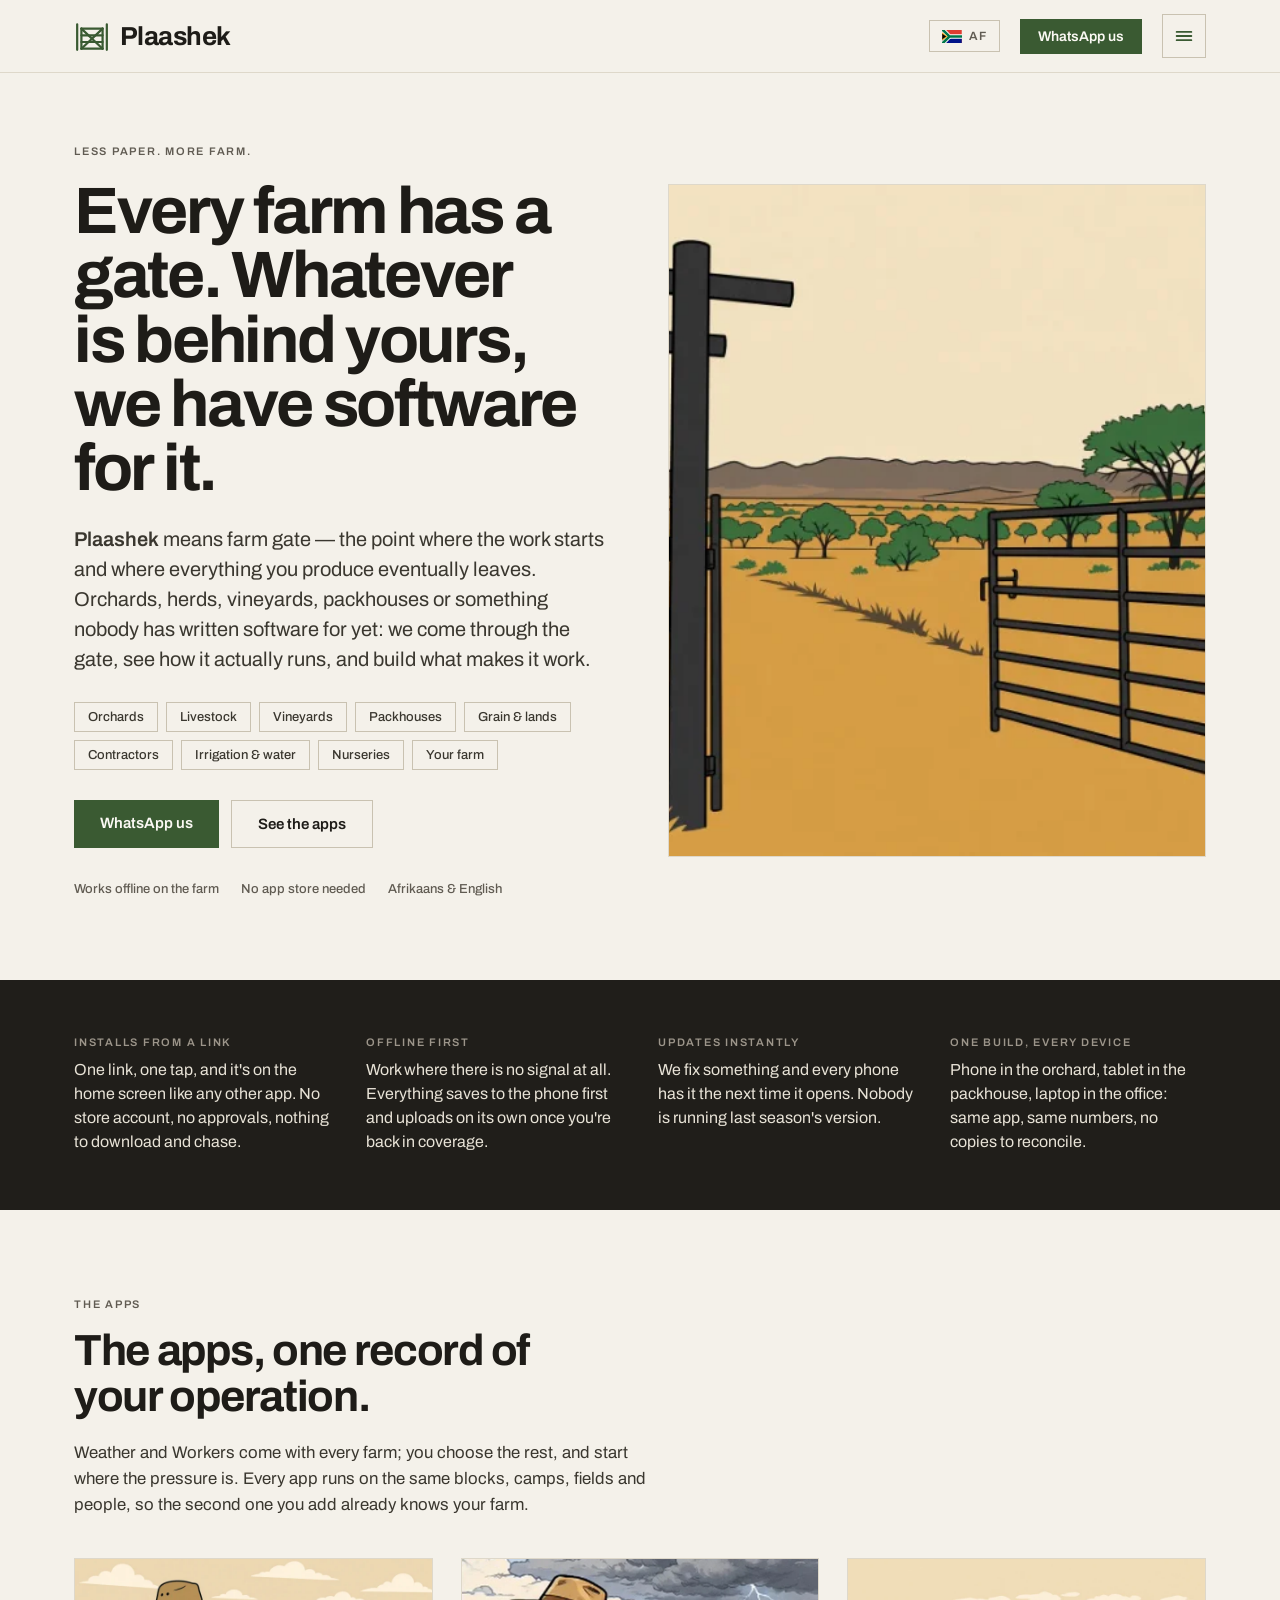
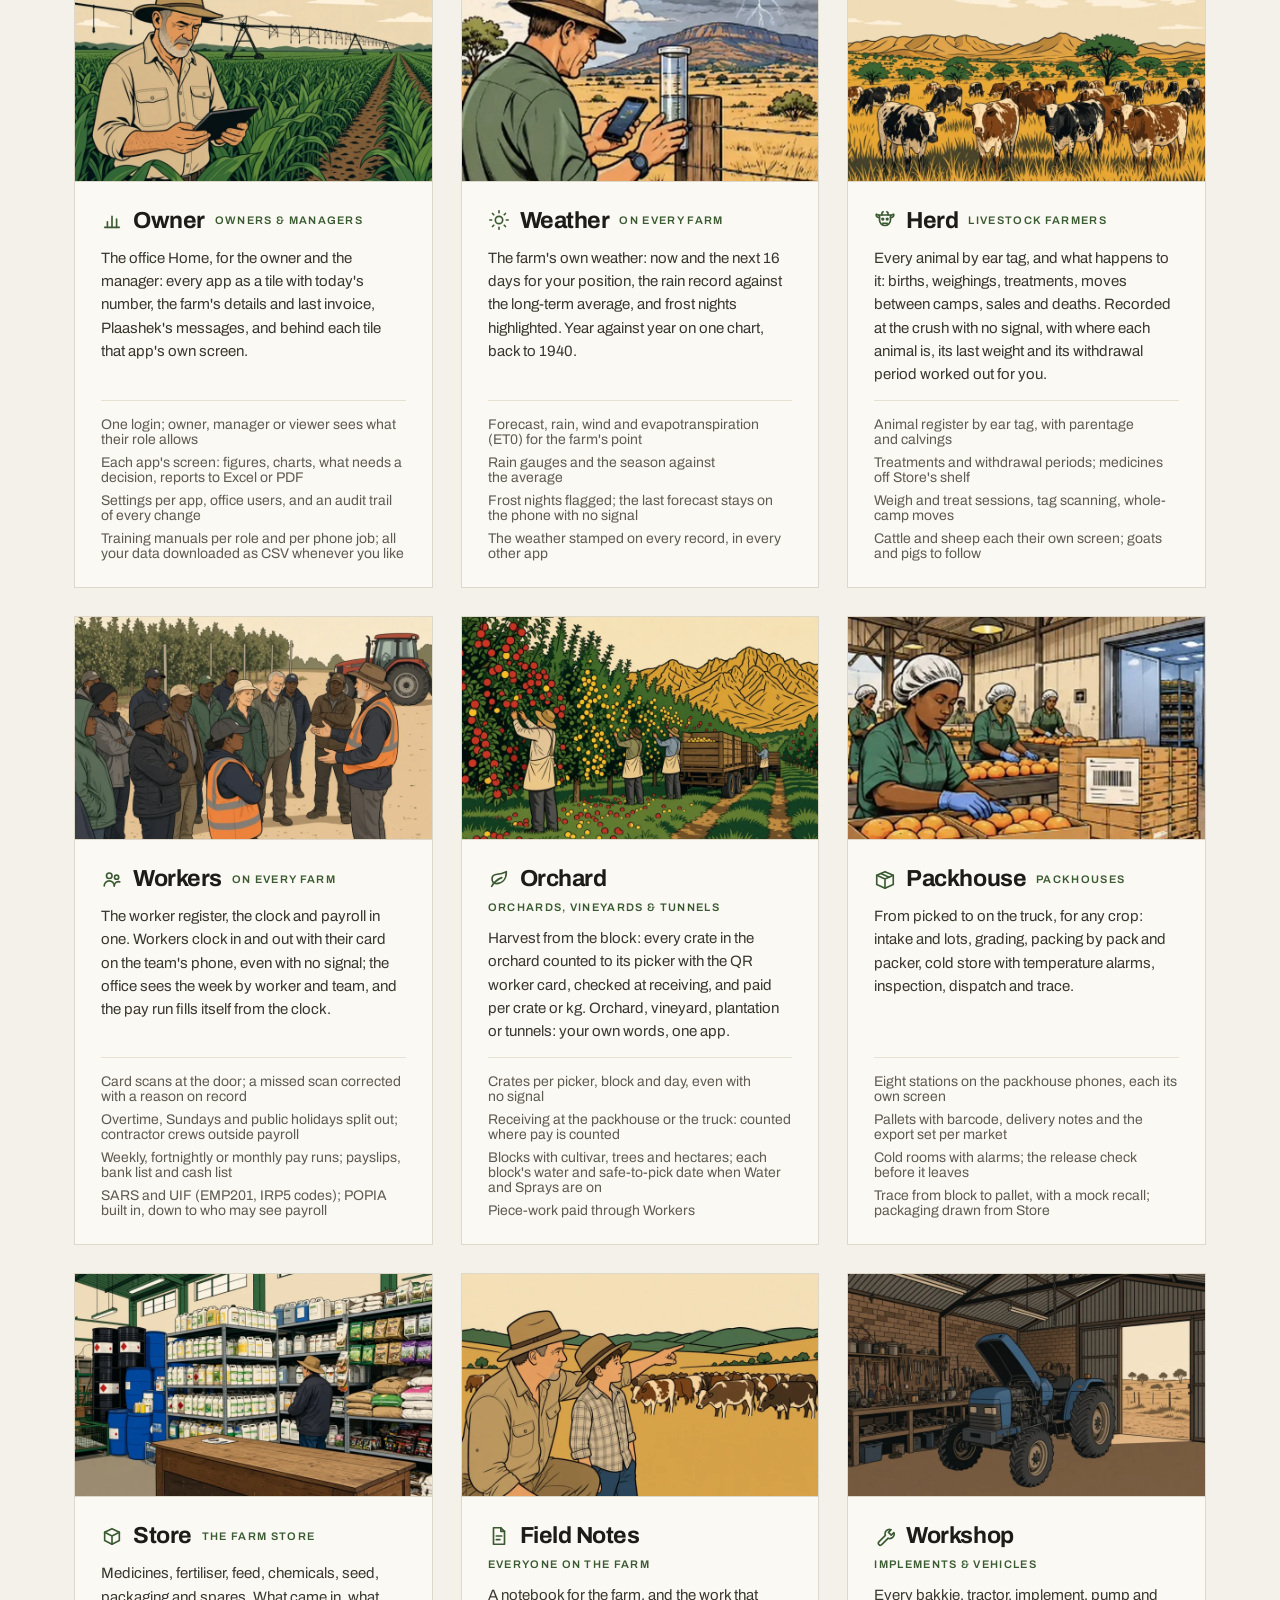
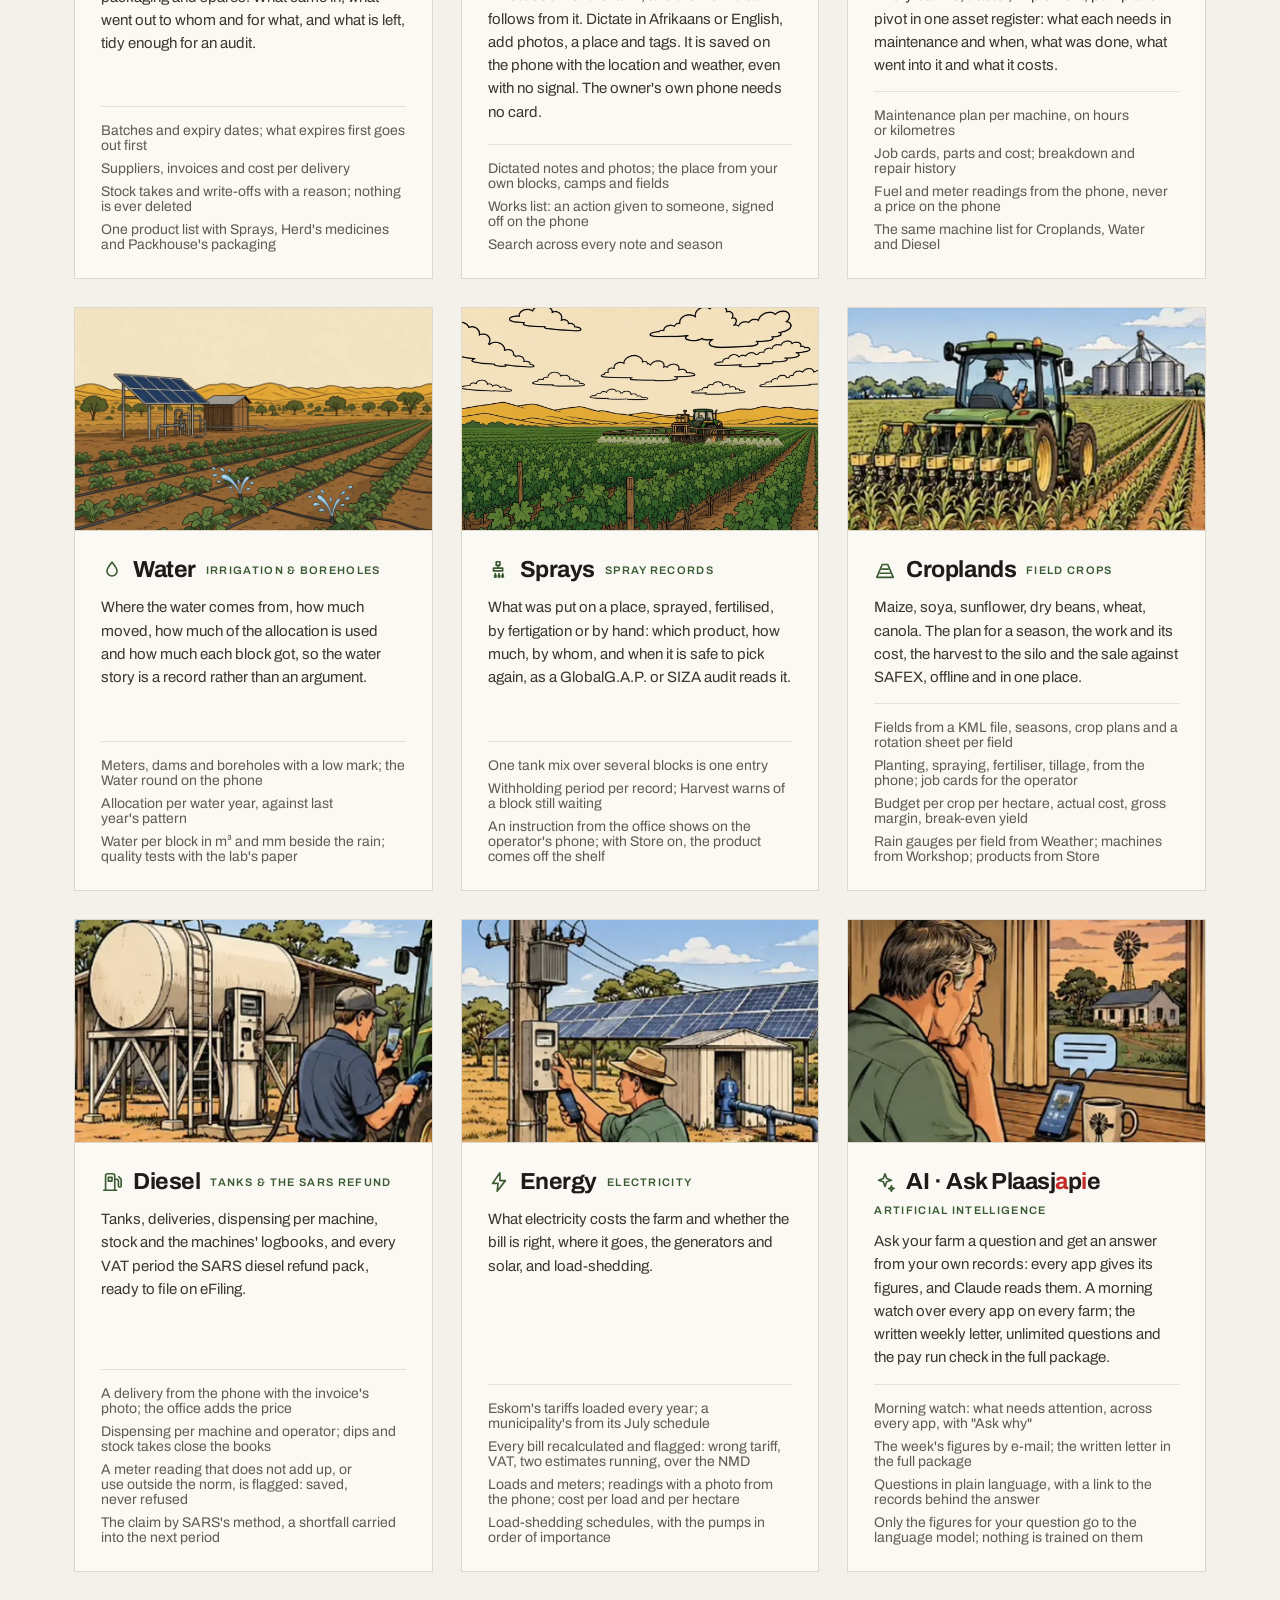
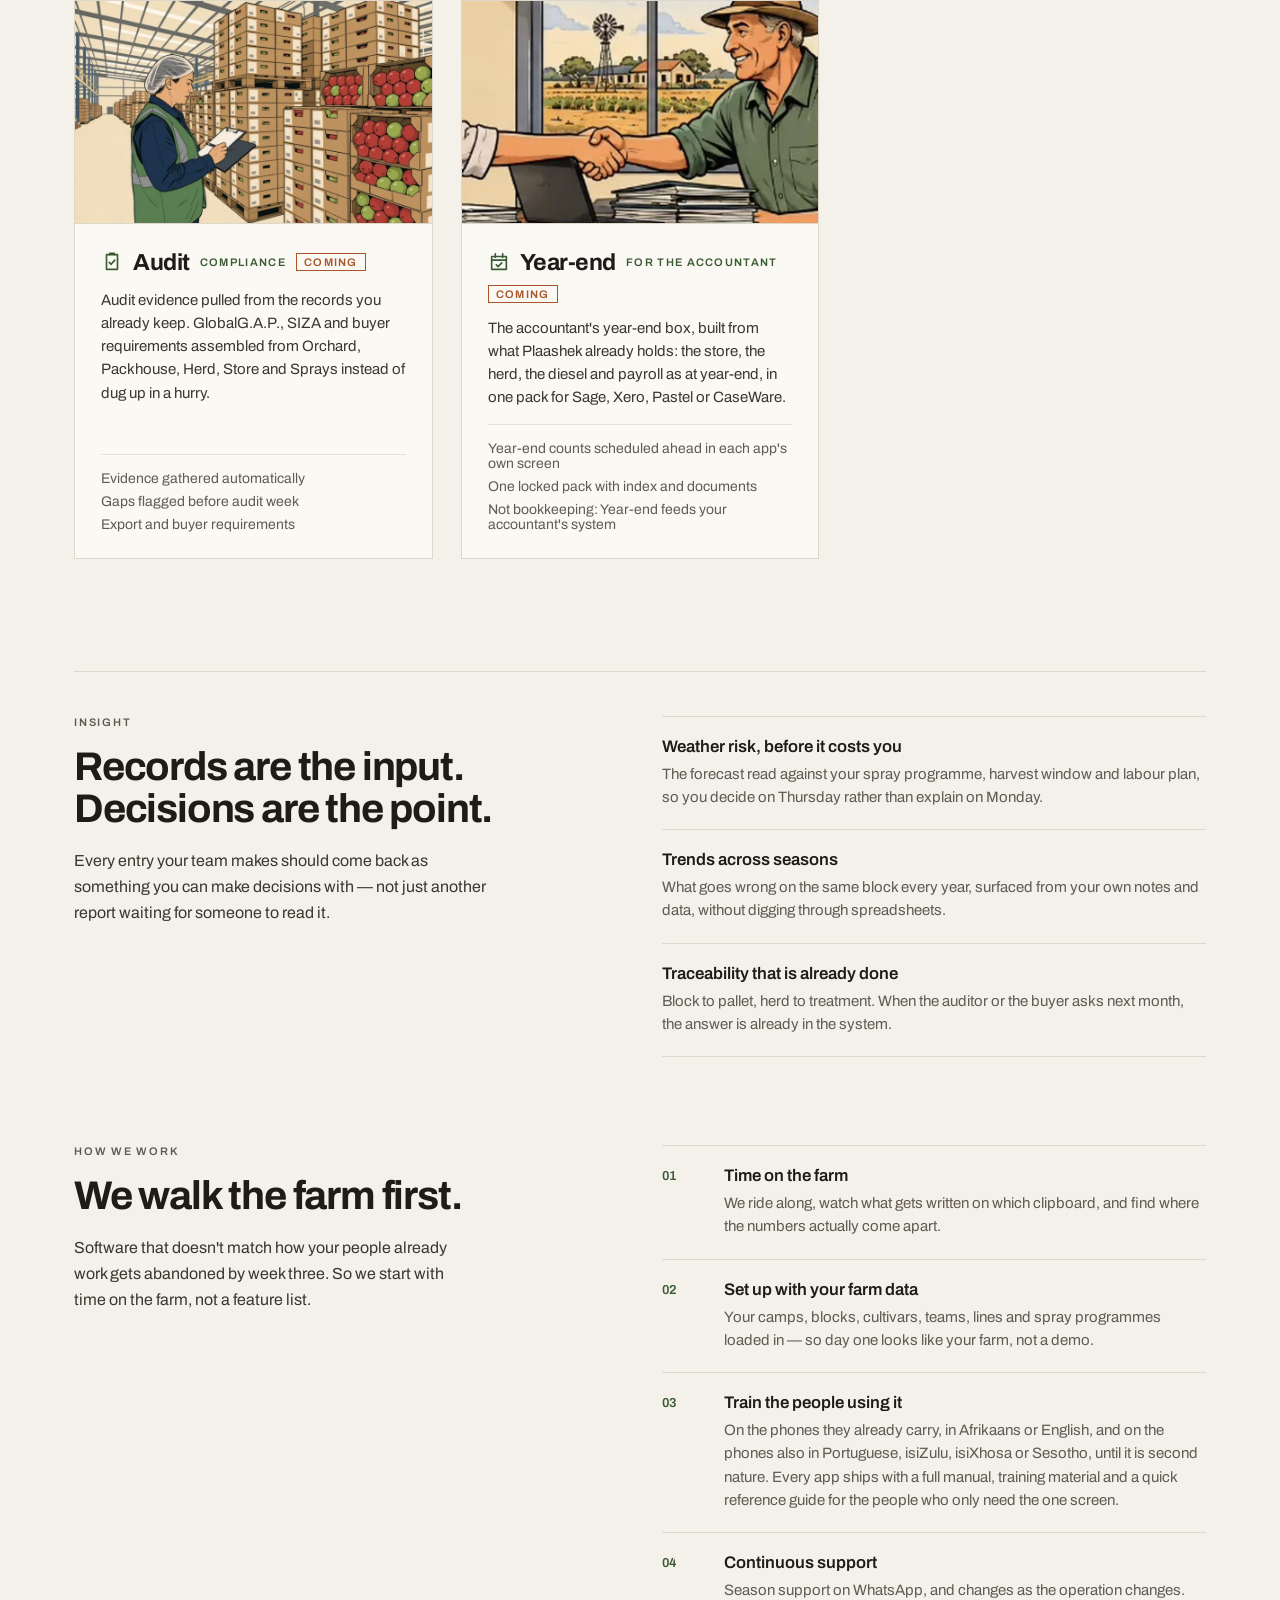
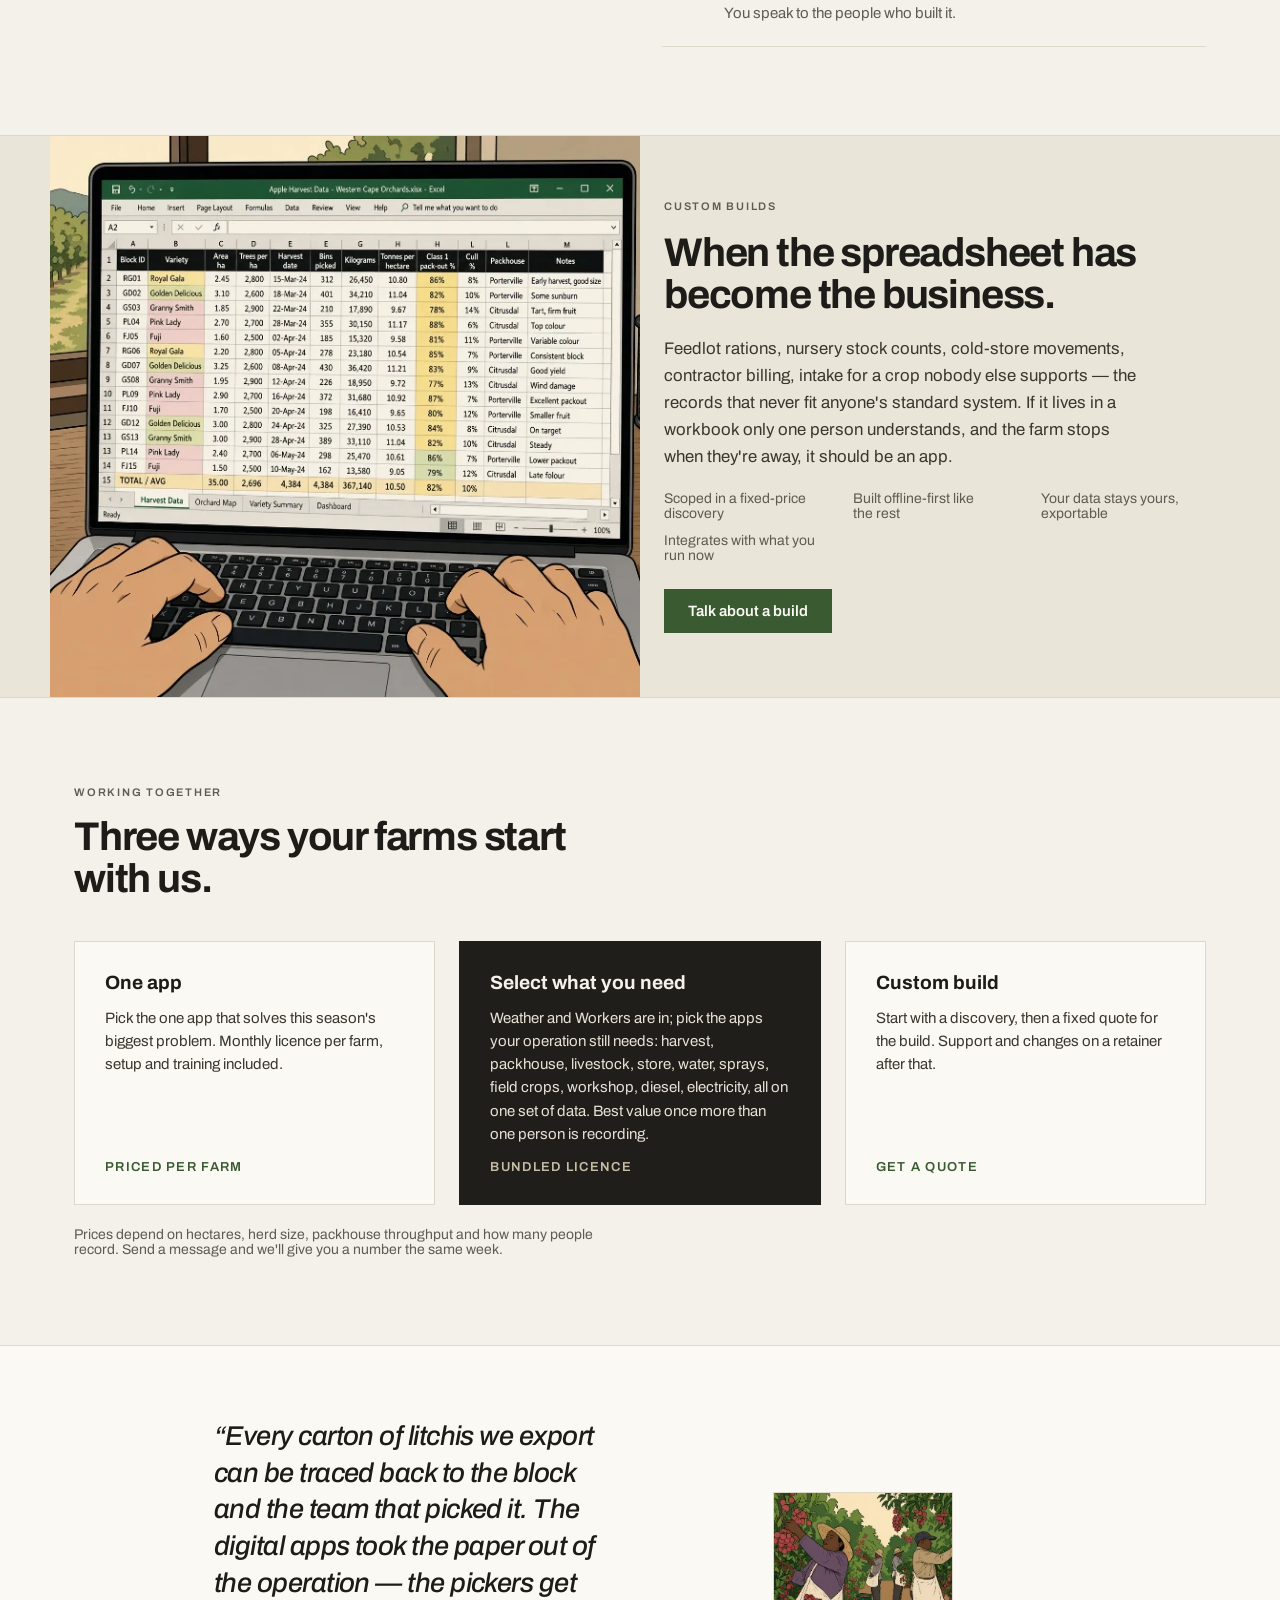
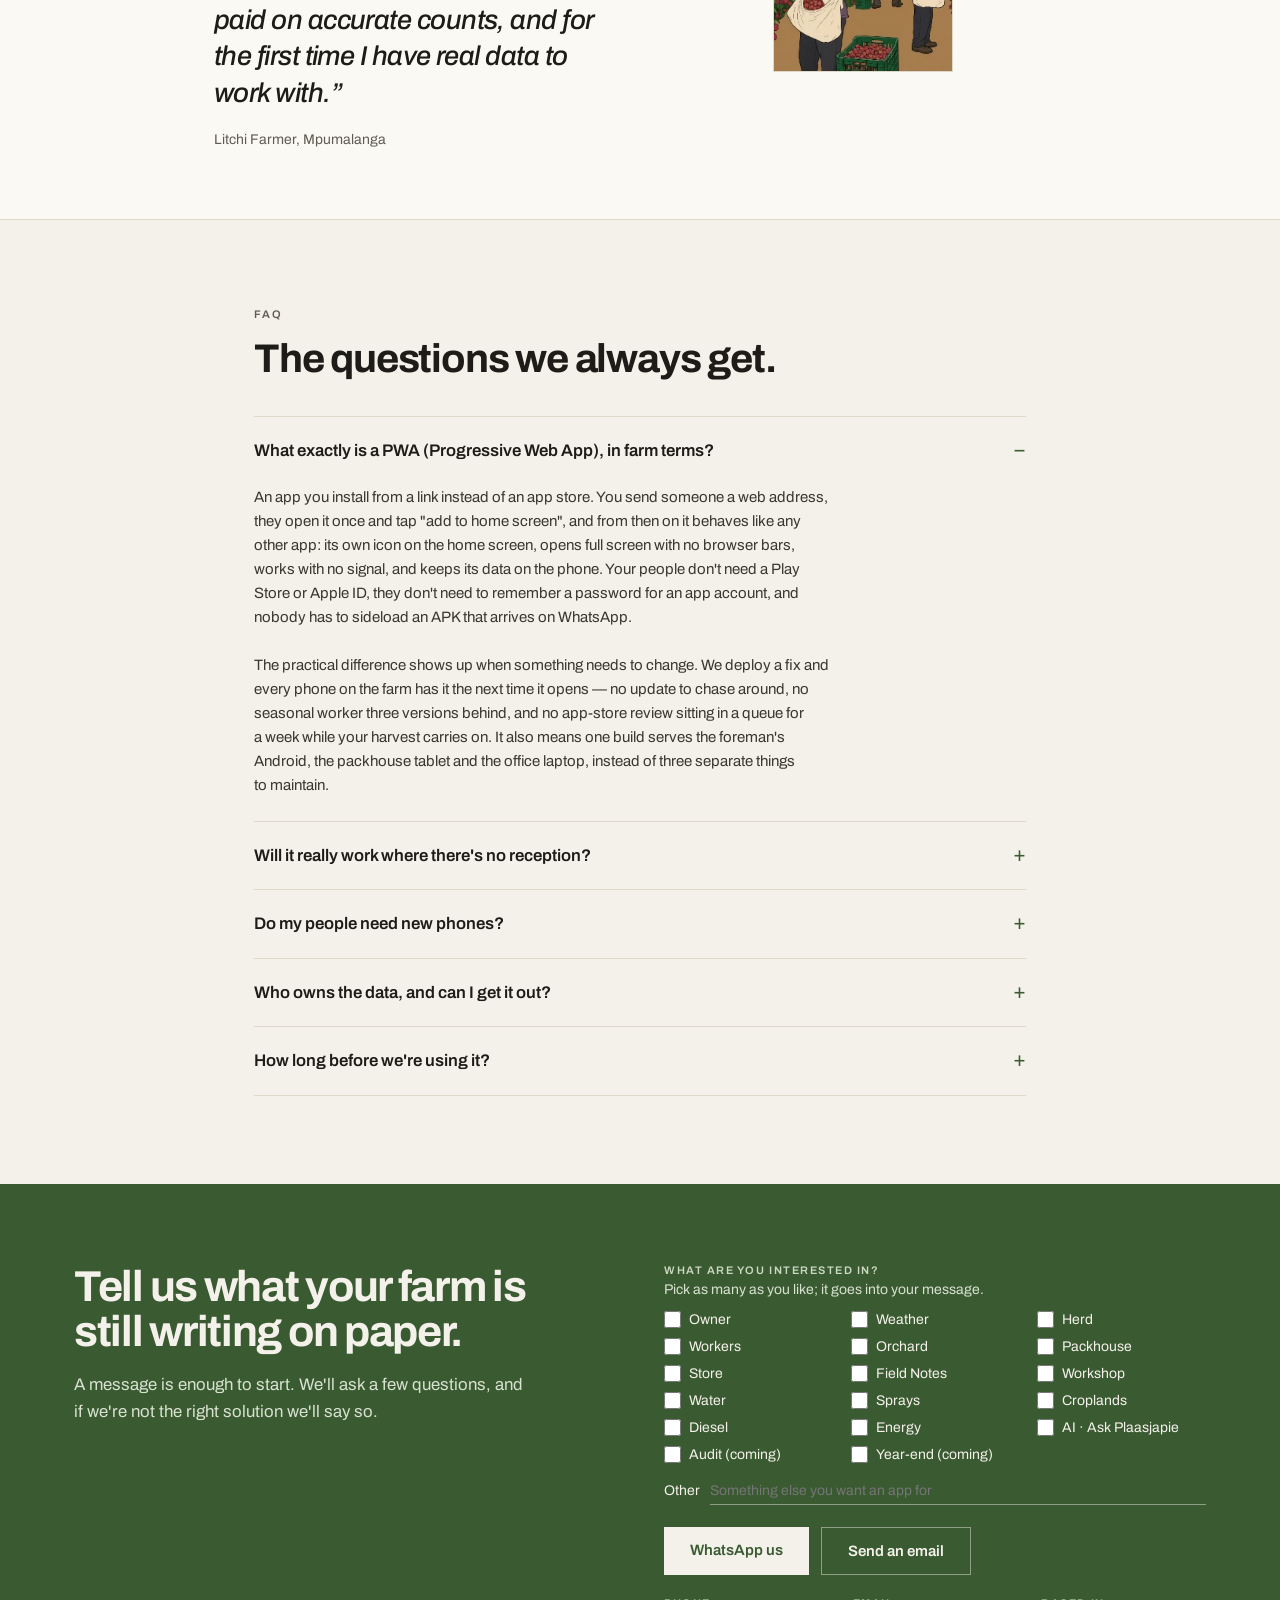
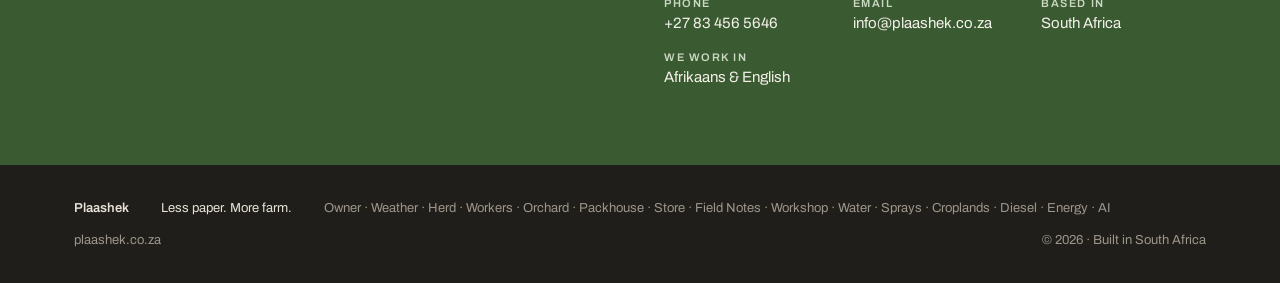
==== en.html @ 8c5749ab "Contact: a checklist of modules that goes into the message Under Contact, a farmer ticks the modules" ====
<!DOCTYPE html>
<html lang="en">
<head>
<meta charset="utf-8">
<meta name="viewport" content="width=device-width, initial-scale=1">
<title>Plaashek — Farm software for orchards, herds and packhouses</title>
<meta name="description" content="Fourteen apps that take the farm off paper: weather, livestock, workers and payroll, harvest, packhouse, store, field notes, workshop, water, sprays, field crops, diesel, electricity and AI. Built to work offline, in the field." />
<meta property="og:title" content="Plaashek — Farm software for orchards, herds and packhouses" />
<meta property="og:description" content="Fourteen apps that take the farm off paper — weather, livestock, workers, harvest, packhouse, store, water, field crops, diesel, electricity, AI. Built to work offline, in the field." />
<meta property="og:type" content="website" />
<meta property="og:url" content="https://plaashek.co.za/en.html" />
<meta property="og:locale" content="en_ZA" />
<link rel="icon" type="image/png" sizes="64x64" href="favicon.png">
<link rel="canonical" href="https://plaashek.co.za/en.html" />
<link rel="alternate" hreflang="af" href="https://plaashek.co.za/" />
<link rel="alternate" hreflang="en" href="https://plaashek.co.za/en.html" />
<link rel="alternate" hreflang="x-default" href="https://plaashek.co.za/" />
<script type="application/ld+json">{"@context":"https://schema.org","@type":"ProfessionalService","name":"Plaashek","description":"Farm software for orchards, herds, packhouses, water, workshops, audits and labour. Offline-first progressive web apps built for South African farms.","url":"https://plaashek.co.za/","telephone":"+27834565646","founder":{"@type":"Person","name":"Dawie Pieterse"},"areaServed":{"@type":"Country","name":"South Africa"},"availableLanguage":["af","en"],"knowsLanguage":["af","en"],"serviceType":"Agricultural software development","sameAs":["https://wa.me/27834565646"]}</script>

<link rel="preconnect" href="https://fonts.googleapis.com">
<link rel="preconnect" href="https://fonts.gstatic.com" crossorigin="crossorigin">
<link href="https://fonts.googleapis.com/css2?family=Archivo:wght@400;500;600;700&amp;display=swap" rel="stylesheet">
<style>
  *, *::before, *::after { box-sizing: border-box; }
  html { scroll-behavior: smooth; }
  /* The header is sticky, so a jump to #apps, #how, #faq… must stop short of it. Without this the
     section's heading lands under the header: 73px tall on a desktop, 123px on a phone where it wraps
     to two rows, 172px under 340px where it wraps to three. #how has no top padding, so there the whole
     heading disappeared. The values track those three heights with a little room to spare. */
  html { scroll-padding-top: 84px; }
  @media (max-width: 520px) { html { scroll-padding-top: 134px; } }
  @media (max-width: 340px) { html { scroll-padding-top: 184px; } }
  body { margin: 0; background: #F4F1EA; color: #1E1C18; font-family: Archivo, "Helvetica Neue", Helvetica, Arial, sans-serif; -webkit-font-smoothing: antialiased; text-wrap: pretty; }
  a { color: #3A5A32; text-decoration: none; }
  a:hover { color: #A9552C; }
  button { font-family: inherit; }
  header nav a[href^="#"] { display: none; }
  .mnav > summary::-webkit-details-marker { display: none; }
  .mnav > summary::marker { content: ""; }
  .mnav[open] > summary { border-color: #1E1C18; }
  .mnav > div > a:last-child { border-bottom: 0; }
  @media (max-width: 700px) {
    header span[style*="font-size:26px"] { font-size: 22px; }
    h1 { font-size: 2.05rem !important; line-height: 1.09 !important; letter-spacing: -0.022em !important; }
    h2 { line-height: 1.14 !important; letter-spacing: -0.02em !important; }
  }
</style>
<script>
  document.addEventListener('click', function (e) {
    var a = e.target.closest('.mnav a');
    if (a) { var d = a.closest('details'); if (d) d.open = false; }
  });
</script>
<style>
.x1:hover{border-color:#1E1C18 !important;color:#1E1C18 !important}
.x2:hover{background:#2C4626 !important;color:#FBF9F4 !important}
.x3:hover{color:#3A5A32 !important}
.x4:hover{color:#3A5A32 !important}
.x5:hover{color:#3A5A32 !important}
.x6:hover{color:#3A5A32 !important}
.x7:hover{color:#3A5A32 !important}
.x8:hover{color:#3A5A32 !important}
.x9:hover{color:#3A5A32 !important}
.x10:hover{background:#2C4626 !important;color:#FBF9F4 !important}
.x11:hover{border-color:#1E1C18 !important;color:#1E1C18 !important}
.x12:hover{background:#2C4626 !important;color:#FBF9F4 !important}
.x13:hover{color:#3A5A32 !important}
.x14:hover{color:#3A5A32 !important}
.x15:hover{color:#3A5A32 !important}
.x16:hover{color:#3A5A32 !important}
.x17:hover{color:#3A5A32 !important}
.x18:hover{background:#FFFFFF !important;color:#2C4626 !important}
.x19:hover{border-color:#F4F1EA !important;color:#FFFFFF !important}
.x20:hover{color:#FFFFFF !important}
.x21:hover{color:#FFFFFF !important}
.x22:hover{color:#E7E2D6 !important}
html{-webkit-text-size-adjust:100%}
img{max-width:100%}
details>summary::-webkit-details-marker{display:none}
details>summary{cursor:pointer;display:flex}
#faq details>summary .fq::after{content:'+'}
#faq details[open]>summary .fq::after{content:'\2212'}
</style>
</head>
<body>
<div style="background:#F4F1EA;color:#1E1C18;font-family:Archivo,'Helvetica Neue',Helvetica,Arial,sans-serif">

  <header style="position:sticky;top:0;z-index:50;background:rgba(244,241,234,0.93);backdrop-filter:blur(10px);border-bottom:1px solid #DED8CA">
    <div style="max-width:1180px;margin:0 auto;padding:14px 24px;display:flex;flex-wrap:wrap;align-items:center;gap:16px 24px">
      <a href="#top" style="display:flex;align-items:center;gap:10px;color:#1E1C18;flex:0 0 auto">
        <svg viewBox="0 0 34 32" style="width:36px;height:34px;display:block;flex:0 0 auto" fill="none" stroke="#3A5A32" stroke-width="2.1" stroke-linecap="round" stroke-linejoin="round" aria-hidden="true"><path d="M3 5v24M31 5v24"></path><path d="M7 9h20M7 15.33h20M7 21.67h20M7 28h20"></path><path d="M7 9v19M27 9v19"></path><path d="M7 9l20 19M27 9L7 28"></path></svg>
        <span style="font-size:26px;font-weight:700;letter-spacing:-0.02em">Plaashek</span>
      </a>
      <nav style="display:flex;flex-wrap:wrap;gap:14px 20px;margin-left:auto;align-items:center;justify-content:flex-end">
        <a href="#apps" style="font-size:14px;font-weight:500;color:#1E1C18">The apps</a>
        <a href="#insight" style="font-size:14px;font-weight:500;color:#1E1C18">Insight</a>
        <a href="#how" style="font-size:14px;font-weight:500;color:#1E1C18">How we work</a>
        <a href="#custom" style="font-size:14px;font-weight:500;color:#1E1C18">Custom builds</a>
        <a href="./" style="display:flex;align-items:center;gap:7px;border:1px solid #C9C2B1;color:#605B52;font-size:12px;font-weight:600;letter-spacing:0.1em;padding:8px 12px" class="x1"><svg viewBox="0 0 18 12" style="width:20px;height:13px;display:block;flex:0 0 auto;overflow:hidden" aria-hidden="true"><rect width="18" height="12" fill="#E03C31" /><rect y="6" width="18" height="6" fill="#001489" /><path d="M-3 -3.6L6.6 6H19" fill="none" stroke="#FFFFFF" stroke-width="4.2" /><path d="M-3 15.6L6.6 6" fill="none" stroke="#FFFFFF" stroke-width="4.2" /><path d="M-3 -3.6L6.6 6H19" fill="none" stroke="#007749" stroke-width="2.4" /><path d="M-3 15.6L6.6 6" fill="none" stroke="#007749" stroke-width="2.4" /><path d="M0 2.3L4.9 6 0 9.7z" fill="#FFB81C" /><path d="M0 3.5L3.7 6 0 8.5z" fill="#000000" /></svg><span>AF</span></a>
        <a href="https://wa.me/27834565646" target="_blank" rel="noopener" style="display:inline-block;background:#3A5A32;color:#FBF9F4;font-size:14px;font-weight:600;padding:10px 18px" class="x2">WhatsApp us</a>
        <details class="mnav" style="position:relative;flex:0 0 auto">
          <summary aria-label="Menu" style="display:flex;align-items:center;justify-content:center;width:44px;height:44px;border:1px solid #C9C2B1;cursor:pointer;list-style:none">
            <svg viewBox="0 0 24 24" style="width:22px;height:22px;display:block" fill="none" stroke="#3A5A32" stroke-width="2" stroke-linecap="round" aria-hidden="true"><path d="M4 7.5h16M4 12h16M4 16.5h16"></path></svg>
          </summary>
          <div style="position:absolute;top:calc(100% + 10px);right:0;z-index:60;min-width:240px;background:#FBF9F4;border:1px solid #DED8CA;padding:10px 18px 14px;box-shadow:0 14px 34px rgba(30,28,24,0.13)">
          <a href="#apps" style="display:block;padding:13px 4px;font-size:16px;font-weight:500;color:#1E1C18;border-bottom:1px solid #E7E1D3" class="x3">The apps</a>
          <a href="#insight" style="display:block;padding:13px 4px;font-size:16px;font-weight:500;color:#1E1C18;border-bottom:1px solid #E7E1D3" class="x4">Insight</a>
          <a href="#how" style="display:block;padding:13px 4px;font-size:16px;font-weight:500;color:#1E1C18;border-bottom:1px solid #E7E1D3" class="x5">How we work</a>
          <a href="#custom" style="display:block;padding:13px 4px;font-size:16px;font-weight:500;color:#1E1C18;border-bottom:1px solid #E7E1D3" class="x6">Custom builds</a>
          <a href="#pricing" style="display:block;padding:13px 4px;font-size:16px;font-weight:500;color:#1E1C18;border-bottom:1px solid #E7E1D3" class="x7">Working together</a>
          <a href="#faq" style="display:block;padding:13px 4px;font-size:16px;font-weight:500;color:#1E1C18;border-bottom:1px solid #E7E1D3" class="x8">FAQ</a>
          <a href="#contact" style="display:block;padding:13px 4px;font-size:16px;font-weight:500;color:#1E1C18;border-bottom:1px solid #E7E1D3" class="x9">Contact</a>
          </div>
        </details>
      </nav>
    </div>
  </header>

  <section id="top" style="max-width:1180px;margin:0 auto;padding:72px 24px 84px;display:grid;grid-template-columns:repeat(auto-fit,minmax(min(320px,100%),1fr));gap:56px;align-items:center">
    <div style="min-width:0">
      <p style="margin:0 0 22px;font-size:11px;font-weight:600;letter-spacing:0.16em;text-transform:uppercase;color:#605B52">Less paper. More farm.</p>
      <h1 style="margin:0 0 24px;font-size:clamp(2.4rem,5.2vw,4.1rem);line-height:0.98;letter-spacing:-0.035em;font-weight:700">Every farm has a gate. Whatever is behind yours, we have software for it.</h1>
      <p style="margin:0 0 28px;font-size:clamp(1.05rem,1.6vw,1.25rem);line-height:1.5;color:#3A372F;max-width:52ch"><strong style="font-weight:600">Plaashek</strong> means farm gate — the point where the work starts and where everything you produce eventually leaves. Orchards, herds, vineyards, packhouses or something nobody has written software for yet: we come through the gate, see how it actually runs, and build what makes it work.</p>
      <ul style="margin:0 0 30px;padding:0;list-style:none;display:flex;flex-wrap:wrap;gap:8px">
        <li style="border:1px solid #C9C2B1;padding:7px 13px;font-size:13px;font-weight:500;color:#3A372F">Orchards</li>
        <li style="border:1px solid #C9C2B1;padding:7px 13px;font-size:13px;font-weight:500;color:#3A372F">Livestock</li>
        <li style="border:1px solid #C9C2B1;padding:7px 13px;font-size:13px;font-weight:500;color:#3A372F">Vineyards</li>
        <li style="border:1px solid #C9C2B1;padding:7px 13px;font-size:13px;font-weight:500;color:#3A372F">Packhouses</li>
        <li style="border:1px solid #C9C2B1;padding:7px 13px;font-size:13px;font-weight:500;color:#3A372F">Grain &amp; lands</li>
        <li style="border:1px solid #C9C2B1;padding:7px 13px;font-size:13px;font-weight:500;color:#3A372F">Contractors</li>
        <li style="border:1px solid #C9C2B1;padding:7px 13px;font-size:13px;font-weight:500;color:#3A372F">Irrigation &amp; water</li>
        <li style="border:1px solid #C9C2B1;padding:7px 13px;font-size:13px;font-weight:500;color:#3A372F">Nurseries</li>
        <li style="border:1px solid #C9C2B1;padding:7px 13px;font-size:13px;font-weight:500;color:#3A372F">Your farm</li>
      </ul>
      <div style="display:flex;flex-wrap:wrap;gap:12px;margin-bottom:34px">
        <a href="https://wa.me/27834565646" target="_blank" rel="noopener" style="display:inline-block;background:#3A5A32;color:#FBF9F4;font-size:15px;font-weight:600;padding:15px 26px" class="x10">WhatsApp us</a>
        <a href="#apps" style="display:inline-block;color:#1E1C18;font-size:15px;font-weight:600;padding:15px 26px;border:1px solid #C9C2B1" class="x11">See the apps</a>
      </div>
      <ul style="margin:0;padding:0;list-style:none;display:flex;flex-wrap:wrap;gap:10px 22px;font-size:13px;font-weight:500;color:#605B52">
        <li>Works offline on the farm</li>
        <li>No app store needed</li>
        <li>Afrikaans &amp; English</li>
      </ul>
    </div>
    <div style="min-width:0;position:relative;aspect-ratio:4/5;background:#E8E3D6;border:1px solid #DED8CA">
      <img src="photos/pcs-hero.webp" alt="" loading="lazy" style="position:absolute;inset:0;width:100%;height:100%;object-fit:cover;display:block">
    </div>
  </section>

  <section style="background:#201E1A;color:#F4F1EA">
    <div style="max-width:1180px;margin:0 auto;padding:56px 24px;display:grid;grid-template-columns:repeat(auto-fit,minmax(210px,1fr));gap:36px">
      <div>
        <p style="margin:0 0 10px;font-size:11px;font-weight:600;letter-spacing:0.16em;text-transform:uppercase;color:#9C958A">Installs from a link</p>
        <p style="margin:0;font-size:16px;line-height:1.5;color:#E7E2D6">One link, one tap, and it's on the home screen like any other app. No store account, no approvals, nothing to download and chase.</p>
      </div>
      <div>
        <p style="margin:0 0 10px;font-size:11px;font-weight:600;letter-spacing:0.16em;text-transform:uppercase;color:#9C958A">Offline first</p>
        <p style="margin:0;font-size:16px;line-height:1.5;color:#E7E2D6">Work where there is no signal at all. Everything saves to the phone first and uploads on its own once you're back in coverage.</p>
      </div>
      <div>
        <p style="margin:0 0 10px;font-size:11px;font-weight:600;letter-spacing:0.16em;text-transform:uppercase;color:#9C958A">Updates instantly</p>
        <p style="margin:0;font-size:16px;line-height:1.5;color:#E7E2D6">We fix something and every phone has it the next time it opens. Nobody is running last season's version.</p>
      </div>
      <div>
        <p style="margin:0 0 10px;font-size:11px;font-weight:600;letter-spacing:0.16em;text-transform:uppercase;color:#9C958A">One build, every device</p>
        <p style="margin:0;font-size:16px;line-height:1.5;color:#E7E2D6">Phone in the orchard, tablet in the packhouse, laptop in the office: same app, same numbers, no copies to reconcile.</p>
      </div>
    </div>
  </section>

  <section id="apps" style="max-width:1180px;margin:0 auto;padding:88px 24px 40px">
    <p style="margin:0 0 18px;font-size:11px;font-weight:600;letter-spacing:0.16em;text-transform:uppercase;color:#605B52">The apps</p>
    <h2 style="margin:0 0 20px;font-size:clamp(1.9rem,3.4vw,2.8rem);line-height:1.05;letter-spacing:-0.03em;font-weight:700;max-width:24ch">The apps, one record of your operation.</h2>
    <p style="margin:0;font-size:1.05rem;line-height:1.55;color:#3A372F;max-width:58ch">Weather and Workers come with every farm; you choose the rest, and start where the pressure is. Every app runs on the same blocks, camps, fields and people, so the second one you add already knows your farm.</p>
  </section>

  <section style="max-width:1180px;margin:0 auto;padding:0 24px 24px;display:grid;grid-template-columns:repeat(auto-fit,minmax(min(300px,100%),1fr));gap:28px">

    <article style="background:#FBF9F4;border:1px solid #DED8CA;display:flex;flex-direction:column">
      <div style="position:relative;aspect-ratio:16/10;background:#E8E3D6;border-bottom:1px solid #DED8CA">
        <img src="photos/pcs-app-owner.webp" alt="" loading="lazy" style="position:absolute;inset:0;width:100%;height:100%;object-fit:cover;display:block">
      </div>
      <div style="padding:26px;display:flex;flex-direction:column;gap:14px;flex:1">
        <div style="display:flex;align-items:center;gap:10px;flex-wrap:wrap">
          <svg viewBox="0 0 24 24" style="width:22px;height:22px;display:block;flex:0 0 auto" fill="none" stroke="#3A5A32" stroke-width="1.8" stroke-linecap="round" stroke-linejoin="round" aria-hidden="true"><path d="M4 20h16"></path><path d="M7 20v-6M12 20V8M17 20v-9"></path></svg>
          <h3 style="margin:0;font-size:1.45rem;font-weight:700;letter-spacing:-0.02em">Owner</h3>
          <span style="font-size:11px;font-weight:600;letter-spacing:0.12em;text-transform:uppercase;color:#3A5A32">Owners &amp; managers</span>
        </div>
        <p style="margin:0;font-size:15px;line-height:1.55;color:#3A372F">The office Home, for the owner and the manager: every app as a tile with today's number, the farm's details and last invoice, Plaashek's messages, and behind each tile that app's own screen.</p>
        <ul style="margin:auto 0 0;padding:16px 0 0;list-style:none;display:flex;flex-direction:column;gap:8px;font-size:14px;color:#605B52;border-top:1px solid #E7E1D3">
          <li>One login; owner, manager or viewer sees what their role allows</li>
          <li>Each app's screen: figures, charts, what needs a decision, reports to Excel or PDF</li>
          <li>Settings per app, office users, and an audit trail of every change</li>
          <li>Training manuals per role and per phone job; all your data downloaded as CSV whenever you like</li>
        </ul>
      </div>
    </article>

    <article style="background:#FBF9F4;border:1px solid #DED8CA;display:flex;flex-direction:column">
      <div style="position:relative;aspect-ratio:16/10;background:#E8E3D6;border-bottom:1px solid #DED8CA">
        <img src="photos/pcs-app-weer.webp" alt="" loading="lazy" style="position:absolute;inset:0;width:100%;height:100%;object-fit:cover;display:block">
      </div>
      <div style="padding:26px;display:flex;flex-direction:column;gap:14px;flex:1">
        <div style="display:flex;align-items:center;gap:10px;flex-wrap:wrap">
          <svg viewBox="0 0 24 24" style="width:22px;height:22px;display:block;flex:0 0 auto" fill="none" stroke="#3A5A32" stroke-width="1.8" stroke-linecap="round" stroke-linejoin="round" aria-hidden="true"><circle cx="12" cy="12" r="4"></circle><path d="M12 2v2M12 20v2M2 12h2M20 12h2M4.9 4.9l1.4 1.4M17.7 17.7l1.4 1.4M4.9 19.1l1.4-1.4M17.7 6.3l1.4-1.4"></path></svg>
          <h3 style="margin:0;font-size:1.45rem;font-weight:700;letter-spacing:-0.02em">Weather</h3>
          <span style="font-size:11px;font-weight:600;letter-spacing:0.12em;text-transform:uppercase;color:#3A5A32">On every farm</span>
        </div>
        <p style="margin:0;font-size:15px;line-height:1.55;color:#3A372F">The farm's own weather: now and the next 16 days for your position, the rain record against the long-term average, and frost nights highlighted. Year against year on one chart, back to 1940.</p>
        <ul style="margin:auto 0 0;padding:16px 0 0;list-style:none;display:flex;flex-direction:column;gap:8px;font-size:14px;color:#605B52;border-top:1px solid #E7E1D3">
          <li>Forecast, rain, wind and evapotranspiration (ET0) for the farm's point</li>
          <li>Rain gauges and the season against the average</li>
          <li>Frost nights flagged; the last forecast stays on the phone with no signal</li>
          <li>The weather stamped on every record, in every other app</li>
        </ul>
      </div>
    </article>

    <article style="background:#FBF9F4;border:1px solid #DED8CA;display:flex;flex-direction:column">
      <div style="position:relative;aspect-ratio:16/10;background:#E8E3D6;border-bottom:1px solid #DED8CA">
        <img src="photos/pcs-app-kudde.webp" alt="" loading="lazy" style="position:absolute;inset:0;width:100%;height:100%;object-fit:cover;display:block">
      </div>
      <div style="padding:26px;display:flex;flex-direction:column;gap:14px;flex:1">
        <div style="display:flex;align-items:center;gap:10px;flex-wrap:wrap">
          <svg viewBox="0 0 24 24" style="width:22px;height:22px;display:block;flex:0 0 auto" fill="none" stroke="#3A5A32" stroke-width="1.8" stroke-linecap="round" stroke-linejoin="round" aria-hidden="true"><path d="M6 6.5h12v5.5a6 6 0 01-12 0z"></path><path d="M6 7.2L2.6 5.6c-.7 2 .3 3.6 3.4 4M18 7.2l3.4-1.6c.7 2-.3 3.6-3.4 4"></path><path d="M8.7 6.4C8.4 4.3 9 3.3 10 3M15.3 6.4c.3-2.1-.3-3.1-1.3-3.4"></path><path d="M9.5 15.5h5"></path><circle cx="9.6" cy="11" r=".9"></circle><circle cx="14.4" cy="11" r=".9"></circle></svg>
          <h3 style="margin:0;font-size:1.45rem;font-weight:700;letter-spacing:-0.02em">Herd</h3>
          <span style="font-size:11px;font-weight:600;letter-spacing:0.12em;text-transform:uppercase;color:#3A5A32">Livestock farmers</span>
        </div>
        <p style="margin:0;font-size:15px;line-height:1.55;color:#3A372F">Every animal by ear tag, and what happens to it: births, weighings, treatments, moves between camps, sales and deaths. Recorded at the crush with no signal, with where each animal is, its last weight and its withdrawal period worked out for you.</p>
        <ul style="margin:auto 0 0;padding:16px 0 0;list-style:none;display:flex;flex-direction:column;gap:8px;font-size:14px;color:#605B52;border-top:1px solid #E7E1D3">
          <li>Animal register by ear tag, with parentage and calvings</li>
          <li>Treatments and withdrawal periods; medicines off Store's shelf</li>
          <li>Weigh and treat sessions, tag scanning, whole-camp moves</li>
          <li>Cattle and sheep each their own screen; goats and pigs to follow</li>
        </ul>
      </div>
    </article>

    <article style="background:#FBF9F4;border:1px solid #DED8CA;display:flex;flex-direction:column">
      <div style="position:relative;aspect-ratio:16/10;background:#E8E3D6;border-bottom:1px solid #DED8CA">
        <img src="photos/pcs-app-span.webp" alt="" loading="lazy" style="position:absolute;inset:0;width:100%;height:100%;object-fit:cover;display:block">
      </div>
      <div style="padding:26px;display:flex;flex-direction:column;gap:14px;flex:1">
        <div style="display:flex;align-items:center;gap:10px;flex-wrap:wrap">
          <svg viewBox="0 0 24 24" style="width:22px;height:22px;display:block;flex:0 0 auto" fill="none" stroke="#3A5A32" stroke-width="1.8" stroke-linecap="round" stroke-linejoin="round" aria-hidden="true"><circle cx="9" cy="8.5" r="3"></circle><path d="M3.5 19.5a5.5 5.5 0 0111 0"></path><circle cx="17" cy="10" r="2.3"></circle><path d="M14.5 19.5a4.6 4.6 0 016 -4.4"></path></svg>
          <h3 style="margin:0;font-size:1.45rem;font-weight:700;letter-spacing:-0.02em">Workers</h3>
          <span style="font-size:11px;font-weight:600;letter-spacing:0.12em;text-transform:uppercase;color:#3A5A32">On every farm</span>
        </div>
        <p style="margin:0;font-size:15px;line-height:1.55;color:#3A372F">The worker register, the clock and payroll in one. Workers clock in and out with their card on the team's phone, even with no signal; the office sees the week by worker and team, and the pay run fills itself from the clock.</p>
        <ul style="margin:auto 0 0;padding:16px 0 0;list-style:none;display:flex;flex-direction:column;gap:8px;font-size:14px;color:#605B52;border-top:1px solid #E7E1D3">
          <li>Card scans at the door; a missed scan corrected with a reason on record</li>
          <li>Overtime, Sundays and public holidays split out; contractor crews outside payroll</li>
          <li>Weekly, fortnightly or monthly pay runs; payslips, bank list and cash list</li>
          <li>SARS and UIF (EMP201, IRP5 codes); POPIA built in, down to who may see payroll</li>
        </ul>
      </div>
    </article>

    <article style="background:#FBF9F4;border:1px solid #DED8CA;display:flex;flex-direction:column">
      <div style="position:relative;aspect-ratio:16/10;background:#E8E3D6;border-bottom:1px solid #DED8CA">
        <img src="photos/pcs-app-boord.webp" alt="" loading="lazy" style="position:absolute;inset:0;width:100%;height:100%;object-fit:cover;display:block">
      </div>
      <div style="padding:26px;display:flex;flex-direction:column;gap:14px;flex:1">
        <div style="display:flex;align-items:center;gap:10px;flex-wrap:wrap">
          <svg viewBox="0 0 24 24" style="width:22px;height:22px;display:block;flex:0 0 auto" fill="none" stroke="#3A5A32" stroke-width="1.8" stroke-linecap="round" stroke-linejoin="round" aria-hidden="true"><path d="M20 4c0 9-5 13-11 13a5 5 0 01-.5-9.9C13 6.5 16 6 20 4z"></path><path d="M4 20c2.5-4.5 6-7.5 11-9.5"></path></svg>
          <h3 style="margin:0;font-size:1.45rem;font-weight:700;letter-spacing:-0.02em">Orchard</h3>
          <span style="font-size:11px;font-weight:600;letter-spacing:0.12em;text-transform:uppercase;color:#3A5A32">Orchards, vineyards &amp; tunnels</span>
        </div>
        <p style="margin:0;font-size:15px;line-height:1.55;color:#3A372F">Harvest from the block: every crate in the orchard counted to its picker with the QR worker card, checked at receiving, and paid per crate or kg. Orchard, vineyard, plantation or tunnels: your own words, one app.</p>
        <ul style="margin:auto 0 0;padding:16px 0 0;list-style:none;display:flex;flex-direction:column;gap:8px;font-size:14px;color:#605B52;border-top:1px solid #E7E1D3">
          <li>Crates per picker, block and day, even with no signal</li>
          <li>Receiving at the packhouse or the truck: counted where pay is counted</li>
          <li>Blocks with cultivar, trees and hectares; each block's water and safe-to-pick date when Water and Sprays are on</li>
          <li>Piece-work paid through Workers</li>
        </ul>
      </div>
    </article>

    <article style="background:#FBF9F4;border:1px solid #DED8CA;display:flex;flex-direction:column">
      <div style="position:relative;aspect-ratio:16/10;background:#E8E3D6;border-bottom:1px solid #DED8CA">
        <img src="photos/pcs-app-pakhuis.webp" alt="" loading="lazy" style="position:absolute;inset:0;width:100%;height:100%;object-fit:cover;display:block">
      </div>
      <div style="padding:26px;display:flex;flex-direction:column;gap:14px;flex:1">
        <div style="display:flex;align-items:center;gap:10px;flex-wrap:wrap">
          <svg viewBox="0 0 24 24" style="width:22px;height:22px;display:block;flex:0 0 auto" fill="none" stroke="#3A5A32" stroke-width="1.8" stroke-linecap="round" stroke-linejoin="round" aria-hidden="true"><path d="M3 8l9-4 9 4v10l-9 4-9-4z"></path><path d="M3 8l9 4 9-4M12 12v10"></path><path d="M7.5 6l9 4"></path></svg>
          <h3 style="margin:0;font-size:1.45rem;font-weight:700;letter-spacing:-0.02em">Packhouse</h3>
          <span style="font-size:11px;font-weight:600;letter-spacing:0.12em;text-transform:uppercase;color:#3A5A32">Packhouses</span>
        </div>
        <p style="margin:0;font-size:15px;line-height:1.55;color:#3A372F">From picked to on the truck, for any crop: intake and lots, grading, packing by pack and packer, cold store with temperature alarms, inspection, dispatch and trace.</p>
        <ul style="margin:auto 0 0;padding:16px 0 0;list-style:none;display:flex;flex-direction:column;gap:8px;font-size:14px;color:#605B52;border-top:1px solid #E7E1D3">
          <li>Eight stations on the packhouse phones, each its own screen</li>
          <li>Pallets with barcode, delivery notes and the export set per market</li>
          <li>Cold rooms with alarms; the release check before it leaves</li>
          <li>Trace from block to pallet, with a mock recall; packaging drawn from Store</li>
        </ul>
      </div>
    </article>

    <article style="background:#FBF9F4;border:1px solid #DED8CA;display:flex;flex-direction:column">
      <div style="position:relative;aspect-ratio:16/10;background:#E8E3D6;border-bottom:1px solid #DED8CA">
        <img src="photos/pcs-app-stoor.webp" alt="" loading="lazy" style="position:absolute;inset:0;width:100%;height:100%;object-fit:cover;display:block">
      </div>
      <div style="padding:26px;display:flex;flex-direction:column;gap:14px;flex:1">
        <div style="display:flex;align-items:center;gap:10px;flex-wrap:wrap">
          <svg viewBox="0 0 24 24" style="width:22px;height:22px;display:block;flex:0 0 auto" fill="none" stroke="#3A5A32" stroke-width="1.8" stroke-linecap="round" stroke-linejoin="round" aria-hidden="true"><path d="M4 8l8-4 8 4v9l-8 4-8-4z"></path><path d="M4 8l8 4 8-4M12 12v9"></path></svg>
          <h3 style="margin:0;font-size:1.45rem;font-weight:700;letter-spacing:-0.02em">Store</h3>
          <span style="font-size:11px;font-weight:600;letter-spacing:0.12em;text-transform:uppercase;color:#3A5A32">The farm store</span>
        </div>
        <p style="margin:0;font-size:15px;line-height:1.55;color:#3A372F">Medicines, fertiliser, feed, chemicals, seed, packaging and spares. What came in, what went out to whom and for what, and what is left, tidy enough for an audit.</p>
        <ul style="margin:auto 0 0;padding:16px 0 0;list-style:none;display:flex;flex-direction:column;gap:8px;font-size:14px;color:#605B52;border-top:1px solid #E7E1D3">
          <li>Batches and expiry dates; what expires first goes out first</li>
          <li>Suppliers, invoices and cost per delivery</li>
          <li>Stock takes and write-offs with a reason; nothing is ever deleted</li>
          <li>One product list with Sprays, Herd's medicines and Packhouse's packaging</li>
        </ul>
      </div>
    </article>

    <article style="background:#FBF9F4;border:1px solid #DED8CA;display:flex;flex-direction:column">
      <div style="position:relative;aspect-ratio:16/10;background:#E8E3D6;border-bottom:1px solid #DED8CA">
        <img src="photos/pcs-app-notes.webp" alt="" loading="lazy" style="position:absolute;inset:0;width:100%;height:100%;object-fit:cover;display:block">
      </div>
      <div style="padding:26px;display:flex;flex-direction:column;gap:14px;flex:1">
        <div style="display:flex;align-items:center;gap:10px;flex-wrap:wrap">
          <svg viewBox="0 0 24 24" style="width:22px;height:22px;display:block;flex:0 0 auto" fill="none" stroke="#3A5A32" stroke-width="1.8" stroke-linecap="round" stroke-linejoin="round" aria-hidden="true"><path d="M6 3h8l4 4v14H6z"></path><path d="M14 3v4h4"></path><path d="M9 12h6M9 16h4"></path></svg>
          <h3 style="margin:0;font-size:1.45rem;font-weight:700;letter-spacing:-0.02em">Field Notes</h3>
          <span style="font-size:11px;font-weight:600;letter-spacing:0.12em;text-transform:uppercase;color:#3A5A32">Everyone on the farm</span>
        </div>
        <p style="margin:0;font-size:15px;line-height:1.55;color:#3A372F">A notebook for the farm, and the work that follows from it. Dictate in Afrikaans or English, add photos, a place and tags. It is saved on the phone with the location and weather, even with no signal. The owner's own phone needs no card.</p>
        <ul style="margin:auto 0 0;padding:16px 0 0;list-style:none;display:flex;flex-direction:column;gap:8px;font-size:14px;color:#605B52;border-top:1px solid #E7E1D3">
          <li>Dictated notes and photos; the place from your own blocks, camps and fields</li>
          <li>Works list: an action given to someone, signed off on the phone</li>
          <li>Search across every note and season</li>
        </ul>
      </div>
    </article>

    <article style="background:#FBF9F4;border:1px solid #DED8CA;display:flex;flex-direction:column">
      <div style="position:relative;aspect-ratio:16/10;background:#E8E3D6;border-bottom:1px solid #DED8CA">
        <img src="photos/pcs-app-werkswinkel.webp" alt="" loading="lazy" style="position:absolute;inset:0;width:100%;height:100%;object-fit:cover;display:block">
      </div>
      <div style="padding:26px;display:flex;flex-direction:column;gap:14px;flex:1">
        <div style="display:flex;align-items:center;gap:10px;flex-wrap:wrap">
          <svg viewBox="0 0 24 24" style="width:22px;height:22px;display:block;flex:0 0 auto" fill="none" stroke="#3A5A32" stroke-width="1.8" stroke-linecap="round" stroke-linejoin="round" aria-hidden="true"><path d="M18.6 5.1a4.8 4.8 0 00-6.2 6.2l-7.1 7.1a2.2 2.2 0 003.1 3.1l7.1-7.1a4.8 4.8 0 006.2-6.2l-2.9 2.9-3-3z"></path></svg>
          <h3 style="margin:0;font-size:1.45rem;font-weight:700;letter-spacing:-0.02em">Workshop</h3>
          <span style="font-size:11px;font-weight:600;letter-spacing:0.12em;text-transform:uppercase;color:#3A5A32">Implements &amp; vehicles</span>
        </div>
        <p style="margin:0;font-size:15px;line-height:1.55;color:#3A372F">Every bakkie, tractor, implement, pump and pivot in one asset register: what each needs in maintenance and when, what was done, what went into it and what it costs.</p>
        <ul style="margin:auto 0 0;padding:16px 0 0;list-style:none;display:flex;flex-direction:column;gap:8px;font-size:14px;color:#605B52;border-top:1px solid #E7E1D3">
          <li>Maintenance plan per machine, on hours or kilometres</li>
          <li>Job cards, parts and cost; breakdown and repair history</li>
          <li>Fuel and meter readings from the phone, never a price on the phone</li>
          <li>The same machine list for Croplands, Water and Diesel</li>
        </ul>
      </div>
    </article>

    <article style="background:#FBF9F4;border:1px solid #DED8CA;display:flex;flex-direction:column">
      <div style="position:relative;aspect-ratio:16/10;background:#E8E3D6;border-bottom:1px solid #DED8CA">
        <img src="photos/pcs-app-water.webp" alt="" loading="lazy" style="position:absolute;inset:0;width:100%;height:100%;object-fit:cover;display:block">
      </div>
      <div style="padding:26px;display:flex;flex-direction:column;gap:14px;flex:1">
        <div style="display:flex;align-items:center;gap:10px;flex-wrap:wrap">
          <svg viewBox="0 0 24 24" style="width:22px;height:22px;display:block;flex:0 0 auto" fill="none" stroke="#3A5A32" stroke-width="1.8" stroke-linecap="round" stroke-linejoin="round" aria-hidden="true"><path d="M12 3.5c3.5 4.2 5.5 7 5.5 9.5a5.5 5.5 0 01-11 0c0-2.5 2-5.3 5.5-9.5z"></path></svg>
          <h3 style="margin:0;font-size:1.45rem;font-weight:700;letter-spacing:-0.02em">Water</h3>
          <span style="font-size:11px;font-weight:600;letter-spacing:0.12em;text-transform:uppercase;color:#3A5A32">Irrigation &amp; boreholes</span>
        </div>
        <p style="margin:0;font-size:15px;line-height:1.55;color:#3A372F">Where the water comes from, how much moved, how much of the allocation is used and how much each block got, so the water story is a record rather than an argument.</p>
        <ul style="margin:auto 0 0;padding:16px 0 0;list-style:none;display:flex;flex-direction:column;gap:8px;font-size:14px;color:#605B52;border-top:1px solid #E7E1D3">
          <li>Meters, dams and boreholes with a low mark; the Water round on the phone</li>
          <li>Allocation per water year, against last year's pattern</li>
          <li>Water per block in m³ and mm beside the rain; quality tests with the lab's paper</li>
        </ul>
      </div>
    </article>

    <article style="background:#FBF9F4;border:1px solid #DED8CA;display:flex;flex-direction:column">
      <div style="position:relative;aspect-ratio:16/10;background:#E8E3D6;border-bottom:1px solid #DED8CA">
        <img src="photos/pcs-app-bespuitings.webp" alt="" loading="lazy" style="position:absolute;inset:0;width:100%;height:100%;object-fit:cover;display:block">
      </div>
      <div style="padding:26px;display:flex;flex-direction:column;gap:14px;flex:1">
        <div style="display:flex;align-items:center;gap:10px;flex-wrap:wrap">
          <svg viewBox="0 0 24 24" style="width:22px;height:22px;display:block;flex:0 0 auto" fill="none" stroke="#3A5A32" stroke-width="1.8" stroke-linecap="round" stroke-linejoin="round" aria-hidden="true"><path d="M9 3h4v4H9z"></path><path d="M11 7v3M6 10h10v3H6z"></path><path d="M8 16c0 1.2-.8 2-.8 3a.8.8 0 001.6 0c0-1-.8-1.8-.8-3zM12 16c0 1.2-.8 2-.8 3a.8.8 0 001.6 0c0-1-.8-1.8-.8-3zM16 16c0 1.2-.8 2-.8 3a.8.8 0 001.6 0c0-1-.8-1.8-.8-3z"></path></svg>
          <h3 style="margin:0;font-size:1.45rem;font-weight:700;letter-spacing:-0.02em">Sprays</h3>
          <span style="font-size:11px;font-weight:600;letter-spacing:0.12em;text-transform:uppercase;color:#3A5A32">Spray records</span>
        </div>
        <p style="margin:0;font-size:15px;line-height:1.55;color:#3A372F">What was put on a place, sprayed, fertilised, by fertigation or by hand: which product, how much, by whom, and when it is safe to pick again, as a GlobalG.A.P. or SIZA audit reads it.</p>
        <ul style="margin:auto 0 0;padding:16px 0 0;list-style:none;display:flex;flex-direction:column;gap:8px;font-size:14px;color:#605B52;border-top:1px solid #E7E1D3">
          <li>One tank mix over several blocks is one entry</li>
          <li>Withholding period per record; Harvest warns of a block still waiting</li>
          <li>An instruction from the office shows on the operator's phone; with Store on, the product comes off the shelf</li>
        </ul>
      </div>
    </article>

    <article style="background:#FBF9F4;border:1px solid #DED8CA;display:flex;flex-direction:column">
      <div style="position:relative;aspect-ratio:16/10;background:#E8E3D6;border-bottom:1px solid #DED8CA">
        <img src="photos/pcs-app-lande.webp" alt="" loading="lazy" style="position:absolute;inset:0;width:100%;height:100%;object-fit:cover;display:block">
      </div>
      <div style="padding:26px;display:flex;flex-direction:column;gap:14px;flex:1">
        <div style="display:flex;align-items:center;gap:10px;flex-wrap:wrap">
          <svg viewBox="0 0 24 24" style="width:22px;height:22px;display:block;flex:0 0 auto" fill="none" stroke="#3A5A32" stroke-width="1.8" stroke-linecap="round" stroke-linejoin="round" aria-hidden="true"><path d="M3 20L9 6h6l6 14z"></path><path d="M6.5 15.5h11M8.5 11h7"></path></svg>
          <h3 style="margin:0;font-size:1.45rem;font-weight:700;letter-spacing:-0.02em">Croplands</h3>
          <span style="font-size:11px;font-weight:600;letter-spacing:0.12em;text-transform:uppercase;color:#3A5A32">Field crops</span>
        </div>
        <p style="margin:0;font-size:15px;line-height:1.55;color:#3A372F">Maize, soya, sunflower, dry beans, wheat, canola. The plan for a season, the work and its cost, the harvest to the silo and the sale against SAFEX, offline and in one place.</p>
        <ul style="margin:auto 0 0;padding:16px 0 0;list-style:none;display:flex;flex-direction:column;gap:8px;font-size:14px;color:#605B52;border-top:1px solid #E7E1D3">
          <li>Fields from a KML file, seasons, crop plans and a rotation sheet per field</li>
          <li>Planting, spraying, fertiliser, tillage, from the phone; job cards for the operator</li>
          <li>Budget per crop per hectare, actual cost, gross margin, break-even yield</li>
          <li>Rain gauges per field from Weather; machines from Workshop; products from Store</li>
        </ul>
      </div>
    </article>

    <article style="background:#FBF9F4;border:1px solid #DED8CA;display:flex;flex-direction:column">
      <div style="position:relative;aspect-ratio:16/10;background:#E8E3D6;border-bottom:1px solid #DED8CA">
        <img src="photos/pcs-app-diesel.webp" alt="" loading="lazy" style="position:absolute;inset:0;width:100%;height:100%;object-fit:cover;display:block">
      </div>
      <div style="padding:26px;display:flex;flex-direction:column;gap:14px;flex:1">
        <div style="display:flex;align-items:center;gap:10px;flex-wrap:wrap">
          <svg viewBox="0 0 24 24" style="width:22px;height:22px;display:block;flex:0 0 auto" fill="none" stroke="#3A5A32" stroke-width="1.8" stroke-linecap="round" stroke-linejoin="round" aria-hidden="true"><path d="M5 21V5a2 2 0 012-2h6a2 2 0 012 2v16"></path><path d="M3 21h14"></path><path d="M8 7h4v4H8z"></path><path d="M15 9h2a2 2 0 012 2v5a1.5 1.5 0 003 0V9l-2.5-2.5"></path></svg>
          <h3 style="margin:0;font-size:1.45rem;font-weight:700;letter-spacing:-0.02em">Diesel</h3>
          <span style="font-size:11px;font-weight:600;letter-spacing:0.12em;text-transform:uppercase;color:#3A5A32">Tanks &amp; the SARS refund</span>
        </div>
        <p style="margin:0;font-size:15px;line-height:1.55;color:#3A372F">Tanks, deliveries, dispensing per machine, stock and the machines' logbooks, and every VAT period the SARS diesel refund pack, ready to file on eFiling.</p>
        <ul style="margin:auto 0 0;padding:16px 0 0;list-style:none;display:flex;flex-direction:column;gap:8px;font-size:14px;color:#605B52;border-top:1px solid #E7E1D3">
          <li>A delivery from the phone with the invoice's photo; the office adds the price</li>
          <li>Dispensing per machine and operator; dips and stock takes close the books</li>
          <li>A meter reading that does not add up, or use outside the norm, is flagged: saved, never refused</li>
          <li>The claim by SARS's method, a shortfall carried into the next period</li>
        </ul>
      </div>
    </article>

    <article style="background:#FBF9F4;border:1px solid #DED8CA;display:flex;flex-direction:column">
      <div style="position:relative;aspect-ratio:16/10;background:#E8E3D6;border-bottom:1px solid #DED8CA">
        <img src="photos/pcs-app-krag.webp" alt="" loading="lazy" style="position:absolute;inset:0;width:100%;height:100%;object-fit:cover;display:block">
      </div>
      <div style="padding:26px;display:flex;flex-direction:column;gap:14px;flex:1">
        <div style="display:flex;align-items:center;gap:10px;flex-wrap:wrap">
          <svg viewBox="0 0 24 24" style="width:22px;height:22px;display:block;flex:0 0 auto" fill="none" stroke="#3A5A32" stroke-width="1.8" stroke-linecap="round" stroke-linejoin="round" aria-hidden="true"><path d="M13 2L5 13.5h6L10 22l9-11.5h-6z"></path></svg>
          <h3 style="margin:0;font-size:1.45rem;font-weight:700;letter-spacing:-0.02em">Energy</h3>
          <span style="font-size:11px;font-weight:600;letter-spacing:0.12em;text-transform:uppercase;color:#3A5A32">Electricity</span>
        </div>
        <p style="margin:0;font-size:15px;line-height:1.55;color:#3A372F">What electricity costs the farm and whether the bill is right, where it goes, the generators and solar, and load-shedding.</p>
        <ul style="margin:auto 0 0;padding:16px 0 0;list-style:none;display:flex;flex-direction:column;gap:8px;font-size:14px;color:#605B52;border-top:1px solid #E7E1D3">
          <li>Eskom's tariffs loaded every year; a municipality's from its July schedule</li>
          <li>Every bill recalculated and flagged: wrong tariff, VAT, two estimates running, over the NMD</li>
          <li>Loads and meters; readings with a photo from the phone; cost per load and per hectare</li>
          <li>Load-shedding schedules, with the pumps in order of importance</li>
        </ul>
      </div>
    </article>

    <article style="background:#FBF9F4;border:1px solid #DED8CA;display:flex;flex-direction:column">
      <div style="position:relative;aspect-ratio:16/10;background:#E8E3D6;border-bottom:1px solid #DED8CA">
        <img src="photos/pcs-app-ki.webp" alt="" loading="lazy" style="position:absolute;inset:0;width:100%;height:100%;object-fit:cover;display:block">
      </div>
      <div style="padding:26px;display:flex;flex-direction:column;gap:14px;flex:1">
        <div style="display:flex;align-items:center;gap:10px;flex-wrap:wrap">
          <svg viewBox="0 0 24 24" style="width:22px;height:22px;display:block;flex:0 0 auto" fill="none" stroke="#3A5A32" stroke-width="1.8" stroke-linecap="round" stroke-linejoin="round" aria-hidden="true"><path d="M12 3l1.8 5.2L19 10l-5.2 1.8L12 17l-1.8-5.2L5 10l5.2-1.8z"></path><path d="M19 16l.8 2.2L22 19l-2.2.8L19 22l-.8-2.2L16 19l2.2-.8z"></path></svg>
          <h3 style="margin:0;font-size:1.45rem;font-weight:700;letter-spacing:-0.02em">AI · Ask Plaasj<span style="color:#C62828">a</span>p<span style="color:#C62828">i</span>e</h3>
          <span style="font-size:11px;font-weight:600;letter-spacing:0.12em;text-transform:uppercase;color:#3A5A32">Artificial intelligence</span>
        </div>
        <p style="margin:0;font-size:15px;line-height:1.55;color:#3A372F">Ask your farm a question and get an answer from your own records: every app gives its figures, and Claude reads them. A morning watch over every app on every farm; the written weekly letter, unlimited questions and the pay run check in the full package.</p>
        <ul style="margin:auto 0 0;padding:16px 0 0;list-style:none;display:flex;flex-direction:column;gap:8px;font-size:14px;color:#605B52;border-top:1px solid #E7E1D3">
          <li>Morning watch: what needs attention, across every app, with "Ask why"</li>
          <li>The week's figures by e-mail; the written letter in the full package</li>
          <li>Questions in plain language, with a link to the records behind the answer</li>
          <li>Only the figures for your question go to the language model; nothing is trained on them</li>
        </ul>
      </div>
    </article>

    <article style="background:#FBF9F4;border:1px solid #DED8CA;display:flex;flex-direction:column">
      <div style="position:relative;aspect-ratio:16/10;background:#E8E3D6;border-bottom:1px solid #DED8CA">
        <img src="photos/pcs-app-oudit.webp" alt="" loading="lazy" style="position:absolute;inset:0;width:100%;height:100%;object-fit:cover;display:block">
      </div>
      <div style="padding:26px;display:flex;flex-direction:column;gap:14px;flex:1">
        <div style="display:flex;align-items:center;gap:10px;flex-wrap:wrap">
          <svg viewBox="0 0 24 24" style="width:22px;height:22px;display:block;flex:0 0 auto" fill="none" stroke="#3A5A32" stroke-width="1.8" stroke-linecap="round" stroke-linejoin="round" aria-hidden="true"><path d="M6 4h12v16H6z"></path><path d="M9.5 4V2.5h5V4"></path><path d="M9 12.5l2 2 4-4.5"></path></svg>
          <h3 style="margin:0;font-size:1.45rem;font-weight:700;letter-spacing:-0.02em">Audit</h3>
          <span style="font-size:11px;font-weight:600;letter-spacing:0.12em;text-transform:uppercase;color:#3A5A32">Compliance</span><span style="font-size:11px;font-weight:600;letter-spacing:0.12em;text-transform:uppercase;color:#A9552C;border:1px solid #A9552C;padding:2px 7px">Coming</span>
        </div>
        <p style="margin:0;font-size:15px;line-height:1.55;color:#3A372F">Audit evidence pulled from the records you already keep. GlobalG.A.P., SIZA and buyer requirements assembled from Orchard, Packhouse, Herd, Store and Sprays instead of dug up in a hurry.</p>
        <ul style="margin:auto 0 0;padding:16px 0 0;list-style:none;display:flex;flex-direction:column;gap:8px;font-size:14px;color:#605B52;border-top:1px solid #E7E1D3">
          <li>Evidence gathered automatically</li>
          <li>Gaps flagged before audit week</li>
          <li>Export and buyer requirements</li>
        </ul>
      </div>
    </article>

    <article style="background:#FBF9F4;border:1px solid #DED8CA;display:flex;flex-direction:column">
      <div style="position:relative;aspect-ratio:16/10;background:#E8E3D6;border-bottom:1px solid #DED8CA">
        <img src="photos/pcs-app-jaareinde.webp" alt="" loading="lazy" style="position:absolute;inset:0;width:100%;height:100%;object-fit:cover;display:block">
      </div>
      <div style="padding:26px;display:flex;flex-direction:column;gap:14px;flex:1">
        <div style="display:flex;align-items:center;gap:10px;flex-wrap:wrap">
          <svg viewBox="0 0 24 24" style="width:22px;height:22px;display:block;flex:0 0 auto" fill="none" stroke="#3A5A32" stroke-width="1.8" stroke-linecap="round" stroke-linejoin="round" aria-hidden="true"><path d="M4 6h16v14H4z"></path><path d="M4 10h16M8 3v4M16 3v4"></path><path d="M9 15l2 2 4-4"></path></svg>
          <h3 style="margin:0;font-size:1.45rem;font-weight:700;letter-spacing:-0.02em">Year-end</h3>
          <span style="font-size:11px;font-weight:600;letter-spacing:0.12em;text-transform:uppercase;color:#3A5A32">For the accountant</span><span style="font-size:11px;font-weight:600;letter-spacing:0.12em;text-transform:uppercase;color:#A9552C;border:1px solid #A9552C;padding:2px 7px">Coming</span>
        </div>
        <p style="margin:0;font-size:15px;line-height:1.55;color:#3A372F">The accountant's year-end box, built from what Plaashek already holds: the store, the herd, the diesel and payroll as at year-end, in one pack for Sage, Xero, Pastel or CaseWare.</p>
        <ul style="margin:auto 0 0;padding:16px 0 0;list-style:none;display:flex;flex-direction:column;gap:8px;font-size:14px;color:#605B52;border-top:1px solid #E7E1D3">
          <li>Year-end counts scheduled ahead in each app's own screen</li>
          <li>One locked pack with index and documents</li>
          <li>Not bookkeeping: Year-end feeds your accountant's system</li>
        </ul>
      </div>
    </article>

  </section>

  <section id="insight" style="max-width:1180px;margin:0 auto;padding:88px 24px">
    <div style="border-top:1px solid #DED8CA;padding-top:44px;display:grid;grid-template-columns:repeat(auto-fit,minmax(280px,1fr));gap:44px">
      <div style="min-width:0">
        <p style="margin:0 0 18px;font-size:11px;font-weight:600;letter-spacing:0.16em;text-transform:uppercase;color:#605B52">Insight</p>
        <h2 style="margin:0 0 18px;font-size:clamp(1.8rem,3.2vw,2.5rem);line-height:1.06;letter-spacing:-0.03em;font-weight:700;max-width:20ch">Records are the input. Decisions are the point.</h2>
        <p style="margin:0;font-size:1rem;line-height:1.6;color:#3A372F;max-width:46ch">Every entry your team makes should come back as something you can make decisions with — not just another report waiting for someone to read it.</p>
      </div>
      <div style="min-width:0;display:grid;gap:0">
        <div style="padding:20px 0;border-top:1px solid #DED8CA">
          <h3 style="margin:0 0 7px;font-size:1.05rem;font-weight:600">Weather risk, before it costs you</h3>
          <p style="margin:0;font-size:15px;line-height:1.55;color:#605B52">The forecast read against your spray programme, harvest window and labour plan, so you decide on Thursday rather than explain on Monday.</p>
        </div>
        <div style="padding:20px 0;border-top:1px solid #DED8CA">
          <h3 style="margin:0 0 7px;font-size:1.05rem;font-weight:600">Trends across seasons</h3>
          <p style="margin:0;font-size:15px;line-height:1.55;color:#605B52">What goes wrong on the same block every year, surfaced from your own notes and data, without digging through spreadsheets.</p>
        </div>
        <div style="padding:20px 0;border-top:1px solid #DED8CA;border-bottom:1px solid #DED8CA">
          <h3 style="margin:0 0 7px;font-size:1.05rem;font-weight:600">Traceability that is already done</h3>
          <p style="margin:0;font-size:15px;line-height:1.55;color:#605B52">Block to pallet, herd to treatment. When the auditor or the buyer asks next month, the answer is already in the system.</p>
        </div>
      </div>
    </div>
  </section>

  <section id="how" style="max-width:1180px;margin:0 auto;padding:0 24px 88px">
    <div style="display:grid;grid-template-columns:repeat(auto-fit,minmax(280px,1fr));gap:44px">
      <div style="min-width:0">
        <p style="margin:0 0 18px;font-size:11px;font-weight:600;letter-spacing:0.16em;text-transform:uppercase;color:#605B52">How we work</p>
        <h2 style="margin:0 0 18px;font-size:clamp(1.8rem,3.2vw,2.5rem);line-height:1.06;letter-spacing:-0.03em;font-weight:700;max-width:18ch">We walk the farm first.</h2>
        <p style="margin:0;font-size:1rem;line-height:1.6;color:#3A372F;max-width:44ch">Software that doesn't match how your people already work gets abandoned by week three. So we start with time on the farm, not a feature list.</p>
      </div>
      <div style="min-width:0;display:grid;gap:0">
        <div style="display:grid;grid-template-columns:44px 1fr;gap:18px;padding:20px 0;border-top:1px solid #DED8CA">
          <span style="font-size:13px;font-weight:600;color:#3A5A32;padding-top:3px">01</span>
          <div>
            <h3 style="margin:0 0 7px;font-size:1.05rem;font-weight:600">Time on the farm</h3>
            <p style="margin:0;font-size:15px;line-height:1.55;color:#605B52">We ride along, watch what gets written on which clipboard, and find where the numbers actually come apart.</p>
          </div>
        </div>
        <div style="display:grid;grid-template-columns:44px 1fr;gap:18px;padding:20px 0;border-top:1px solid #DED8CA">
          <span style="font-size:13px;font-weight:600;color:#3A5A32;padding-top:3px">02</span>
          <div>
            <h3 style="margin:0 0 7px;font-size:1.05rem;font-weight:600">Set up with your farm data</h3>
            <p style="margin:0;font-size:15px;line-height:1.55;color:#605B52">Your camps, blocks, cultivars, teams, lines and spray programmes loaded in — so day one looks like your farm, not a demo.</p>
          </div>
        </div>
        <div style="display:grid;grid-template-columns:44px 1fr;gap:18px;padding:20px 0;border-top:1px solid #DED8CA">
          <span style="font-size:13px;font-weight:600;color:#3A5A32;padding-top:3px">03</span>
          <div>
            <h3 style="margin:0 0 7px;font-size:1.05rem;font-weight:600">Train the people using it</h3>
            <p style="margin:0;font-size:15px;line-height:1.55;color:#605B52">On the phones they already carry, in Afrikaans or English, and on the phones also in Portuguese, isiZulu, isiXhosa or Sesotho, until it is second nature. Every app ships with a full manual, training material and a quick reference guide for the people who only need the one screen.</p>
          </div>
        </div>
        <div style="display:grid;grid-template-columns:44px 1fr;gap:18px;padding:20px 0;border-top:1px solid #DED8CA;border-bottom:1px solid #DED8CA">
          <span style="font-size:13px;font-weight:600;color:#3A5A32;padding-top:3px">04</span>
          <div>
            <h3 style="margin:0 0 7px;font-size:1.05rem;font-weight:600">Continuous support</h3>
            <p style="margin:0;font-size:15px;line-height:1.55;color:#605B52">Season support on WhatsApp, and changes as the operation changes. You speak to the people who built it.</p>
          </div>
        </div>
      </div>
    </div>
  </section>

  <section id="custom" style="background:#EAE5D9;border-top:1px solid #DED8CA;border-bottom:1px solid #DED8CA">
    <div style="max-width:1180px;margin:0 auto;display:grid;grid-template-columns:repeat(auto-fit,minmax(min(320px,100%),1fr))">
      <div style="min-width:0;position:relative;min-height:420px;background:#DDD7C7">
        <img src="photos/pcs-custom.webp" alt="" loading="lazy" style="position:absolute;inset:0;width:100%;height:100%;object-fit:cover;display:block">
      </div>
      <div style="min-width:0;padding:64px 24px;display:flex;flex-direction:column;justify-content:center;gap:20px">
        <p style="margin:0;font-size:11px;font-weight:600;letter-spacing:0.16em;text-transform:uppercase;color:#605B52">Custom builds</p>
        <h2 style="margin:0;font-size:clamp(1.8rem,3.2vw,2.5rem);line-height:1.06;letter-spacing:-0.03em;font-weight:700;max-width:20ch">When the spreadsheet has become the business.</h2>
        <p style="margin:0;font-size:1.05rem;line-height:1.6;color:#3A372F;max-width:48ch">Feedlot rations, nursery stock counts, cold-store movements, contractor billing, intake for a crop nobody else supports — the records that never fit anyone's standard system. If it lives in a workbook only one person understands, and the farm stops when they're away, it should be an app.</p>
        <ul style="margin:0;padding:0;list-style:none;display:grid;grid-template-columns:repeat(auto-fit,minmax(160px,1fr));gap:12px 24px;font-size:14px;color:#605B52">
          <li>Scoped in a fixed-price discovery</li>
          <li>Built offline-first like the rest</li>
          <li>Your data stays yours, exportable</li>
          <li>Integrates with what you run now</li>
        </ul>
        <div>
          <a href="#contact" style="display:inline-block;background:#3A5A32;color:#FBF9F4;font-size:15px;font-weight:600;padding:14px 24px;margin-top:6px" class="x12">Talk about a build</a>
        </div>
      </div>
    </div>
  </section>

  
  <section id="pricing" style="max-width:1180px;margin:0 auto;padding:88px 24px">
    <p style="margin:0 0 18px;font-size:11px;font-weight:600;letter-spacing:0.16em;text-transform:uppercase;color:#605B52">Working together</p>
    <h2 style="margin:0 0 40px;font-size:clamp(1.8rem,3.2vw,2.5rem);line-height:1.06;letter-spacing:-0.03em;font-weight:700;max-width:24ch">Three ways your farms start with us.</h2>
    <div style="display:grid;grid-template-columns:repeat(auto-fit,minmax(270px,1fr));gap:24px">
      <div style="background:#FBF9F4;border:1px solid #DED8CA;padding:30px;display:flex;flex-direction:column;gap:14px">
        <h3 style="margin:0;font-size:1.2rem;font-weight:700">One app</h3>
        <p style="margin:0;font-size:15px;line-height:1.55;color:#3A372F;flex:1">Pick the one app that solves this season's biggest problem. Monthly licence per farm, setup and training included.</p>
        <p style="margin:0;font-size:13px;font-weight:600;letter-spacing:0.1em;text-transform:uppercase;color:#3A5A32">Priced per farm</p>
      </div>
      <div style="background:#201E1A;color:#F4F1EA;border:1px solid #201E1A;padding:30px;display:flex;flex-direction:column;gap:14px">
        <h3 style="margin:0;font-size:1.2rem;font-weight:700">Select what you need</h3>
        <p style="margin:0;font-size:15px;line-height:1.55;color:#E7E2D6;flex:1">Weather and Workers are in; pick the apps your operation still needs: harvest, packhouse, livestock, store, water, sprays, field crops, workshop, diesel, electricity, all on one set of data. Best value once more than one person is recording.</p>
        <p style="margin:0;font-size:13px;font-weight:600;letter-spacing:0.1em;text-transform:uppercase;color:#C6BDA6">Bundled licence</p>
      </div>
      <div style="background:#FBF9F4;border:1px solid #DED8CA;padding:30px;display:flex;flex-direction:column;gap:14px">
        <h3 style="margin:0;font-size:1.2rem;font-weight:700">Custom build</h3>
        <p style="margin:0;font-size:15px;line-height:1.55;color:#3A372F;flex:1">Start with a discovery, then a fixed quote for the build. Support and changes on a retainer after that.</p>
        <p style="margin:0;font-size:13px;font-weight:600;letter-spacing:0.1em;text-transform:uppercase;color:#3A5A32">GET A QUOTE</p>
      </div>
    </div>
    <p style="margin:22px 0 0;font-size:14px;color:#605B52;max-width:70ch">Prices depend on hectares, herd size, packhouse throughput and how many people record. Send a message and we'll give you a number the same week.</p>
  </section>
  

  <section style="background:#FBF9F4;border-top:1px solid #DED8CA;border-bottom:1px solid #DED8CA">
    <div style="max-width:900px;margin:0 auto;padding:72px 24px;display:grid;grid-template-columns:repeat(auto-fit,minmax(240px,1fr));gap:40px;align-items:center">
      <blockquote style="margin:0;min-width:0">
        <p style="margin:0 0 20px;font-size:clamp(1.25rem,2.4vw,1.7rem);line-height:1.35;letter-spacing:-0.02em;font-weight:500;font-style:italic">“Every carton of litchis we export can be traced back to the block and the team that picked it. The digital apps took the paper out of the operation — the pickers get paid on accurate counts, and for the first time I have real data to work with.”</p>
        <footer style="font-size:14px;color:#605B52">Litchi Farmer, Mpumalanga</footer>
      </blockquote>
      <div style="min-width:0;justify-self:center;width:180px;height:180px;background:#E8E3D6;border:1px solid #DED8CA;position:relative">
        <img src="photos/pcs-quote.webp" alt="" loading="lazy" style="position:absolute;inset:0;width:100%;height:100%;object-fit:cover;display:block">
      </div>
    </div>
  </section>

  <section id="faq" style="max-width:820px;margin:0 auto;padding:88px 24px">
    <p style="margin:0 0 18px;font-size:11px;font-weight:600;letter-spacing:0.16em;text-transform:uppercase;color:#605B52">FAQ</p>
    <h2 style="margin:0 0 36px;font-size:clamp(1.8rem,3.2vw,2.5rem);line-height:1.06;letter-spacing:-0.03em;font-weight:700">The questions we always get.</h2>

    <div style="border-top:1px solid #DED8CA">
      <details open="open"><summary style="width:100%;background:transparent;border:0;padding:22px 0;display:flex;gap:20px;align-items:baseline;text-align:left;cursor:pointer;color:#1E1C18;list-style:none" class="x13"><span style="flex:1;font-size:1.05rem;font-weight:600;line-height:1.4">What exactly is a PWA (Progressive Web App), in farm terms?</span><span class="fq" style="font-size:1.3rem;line-height:1;color:#3A5A32"></span></summary><p style="margin:0;padding:0 0 24px;max-width:64ch;font-size:15px;line-height:1.6;color:#3A372F">An app you install from a link instead of an app store. You send someone a web address, they open it once and tap "add to home screen", and from then on it behaves like any other app: its own icon on the home screen, opens full screen with no browser bars, works with no signal, and keeps its data on the phone. Your people don't need a Play Store or Apple ID, they don't need to remember a password for an app account, and nobody has to sideload an APK that arrives on WhatsApp.<br><br>The practical difference shows up when something needs to change. We deploy a fix and every phone on the farm has it the next time it opens — no update to chase around, no seasonal worker three versions behind, and no app-store review sitting in a queue for a week while your harvest carries on. It also means one build serves the foreman's Android, the packhouse tablet and the office laptop, instead of three separate things to maintain.</p></details>
    </div>

    <div style="border-top:1px solid #DED8CA">
      <details><summary style="width:100%;background:transparent;border:0;padding:22px 0;display:flex;gap:20px;align-items:baseline;text-align:left;cursor:pointer;color:#1E1C18;list-style:none" class="x14"><span style="flex:1;font-size:1.05rem;font-weight:600;line-height:1.4">Will it really work where there's no reception?</span><span class="fq" style="font-size:1.3rem;line-height:1;color:#3A5A32"></span></summary><p style="margin:0;padding:0 0 24px;max-width:64ch;font-size:15px;line-height:1.6;color:#3A372F">Yes — that is the whole point of building it this way. The app itself and the data your team works with live on the phone, so it opens and runs the same whether there are four bars of signal or none. Captures are written to the phone first and held in a register: bin counts, treatments, photos, voice notes, everything. The person recording sees it saved immediately, because it is saved — the sync is a separate problem the app handles on its own.<br><br>When the phone finds signal again — at the shed, at the gate, in the yard or on the way to town — the data uploads in the background, in order, without anyone pressing a button. If the battery dies or the app is closed halfway through a block, nothing is lost; it picks up where it stopped. And because each device keeps its own data, two people recording in different parts of the farm never overwrite each other: the records merge when they both come back into coverage.</p></details>
    </div>

    <div style="border-top:1px solid #DED8CA">
      <details><summary style="width:100%;background:transparent;border:0;padding:22px 0;display:flex;gap:20px;align-items:baseline;text-align:left;cursor:pointer;color:#1E1C18;list-style:none" class="x15"><span style="flex:1;font-size:1.05rem;font-weight:600;line-height:1.4">Do my people need new phones?</span><span class="fq" style="font-size:1.3rem;line-height:1;color:#3A5A32"></span></summary><p style="margin:0;padding:0 0 24px;max-width:64ch;font-size:15px;line-height:1.6;color:#3A372F">Almost never. Any reasonably recent Android phone or iPhone runs it, and that includes the entry-level handsets most farm staff actually carry. The apps are built light on purpose — small downloads, little storage, no heavy graphics — because the phone in the field is rarely the newest one on the farm. The interfaces are designed for those conditions too: big buttons that work through gloves, high contrast that stays readable in full sun, and screens that can be completed one-handed while you're doing something else.<br><br>If you are buying devices for the field anyway, we'll tell you what to look for — battery life over specification, a screen bright enough to matter, a rugged case rather than an expensive phone — and which models have survived dust, heat and a long day in the back of a bakkie on other farms. There's no hardware to buy from us; the advice is just part of getting it working.</p></details>
    </div>

    <div style="border-top:1px solid #DED8CA">
      <details><summary style="width:100%;background:transparent;border:0;padding:22px 0;display:flex;gap:20px;align-items:baseline;text-align:left;cursor:pointer;color:#1E1C18;list-style:none" class="x16"><span style="flex:1;font-size:1.05rem;font-weight:600;line-height:1.4">Who owns the data, and can I get it out?</span><span class="fq" style="font-size:1.3rem;line-height:1;color:#3A5A32"></span></summary><p style="margin:0;padding:0 0 24px;max-width:64ch;font-size:15px;line-height:1.6;color:#3A372F">You do. Every record your people capture belongs to the farm, not to us — and your data never leaves the farm: nothing is sold, shared with a third party, or used to train anything outside your own operation. Only AI sends the figures for a question you ask to the language model, and only if you have AI on. Export to an Excel spreadsheet whenever you like, on your own schedule, and if you ever leave you take the full history with you in a format you can open without us. No exit fee, no data held hostage, no last-minute negotiation. We'd rather earn the next season than lock you in.<br><br>On the technical side we fit in with what you have. If there is already a server, an accounting package, a scale system or a packhouse line with its own software, we work alongside it and integrate where it makes sense. If there isn't much yet, we'll recommend what has actually worked on other farms — backups, connectivity, who holds which login — rather than sell you infrastructure you don't need.</p></details>
    </div>

    <div style="border-top:1px solid #DED8CA;border-bottom:1px solid #DED8CA">
      <details><summary style="width:100%;background:transparent;border:0;padding:22px 0;display:flex;gap:20px;align-items:baseline;text-align:left;cursor:pointer;color:#1E1C18;list-style:none" class="x17"><span style="flex:1;font-size:1.05rem;font-weight:600;line-height:1.4">How long before we're using it?</span><span class="fq" style="font-size:1.3rem;line-height:1;color:#3A5A32"></span></summary><p style="margin:0;padding:0 0 24px;max-width:64ch;font-size:15px;line-height:1.6;color:#3A372F">For the existing apps, usually a week or two. Week one is the farm visit and setup: we load your blocks, camps, cultivars, teams, lines and spray programmes, connect whatever data you already keep, and check it against what is actually on the ground. Week two is training on the phones your people already carry, followed by a live run on real work — a day of harvest, an intake, a treatment round — with us on hand to fix what doesn't fit. After that you are recording for real, and we stay available on WhatsApp through the first season.<br><br>A custom build depends on scope. It starts with a fixed-price discovery of a week or two, which ends in a written scope and a firm quote — so you know the cost and the timeline before you commit to anything. Small solutions are often live within a month; a system that spans the packhouse and the office takes longer, and we'd rather say that up front than halfway through.</p></details>
    </div>
  </section>


  <section id="contact" style="background:#3A5A32;color:#F4F1EA">
    <div style="max-width:1180px;margin:0 auto;padding:80px 24px;display:grid;grid-template-columns:repeat(auto-fit,minmax(min(290px,100%),1fr));gap:48px">
      <div style="min-width:0">
        <h2 style="margin:0 0 18px;font-size:clamp(1.9rem,3.4vw,2.7rem);line-height:1.05;letter-spacing:-0.03em;font-weight:700;max-width:20ch">Tell us what your farm is still writing on paper.</h2>
        <p style="margin:0;font-size:1.05rem;line-height:1.6;color:#D8E2D0;max-width:46ch">A message is enough to start. We'll ask a few questions, and if we're not the right solution we'll say so.</p>
      </div>
      <div style="min-width:0;display:flex;flex-direction:column;gap:22px">
        <fieldset id="kies" style="margin:0;padding:0;border:0;min-width:0">
          <legend style="padding:0;margin:0 0 6px;font-size:11px;font-weight:600;letter-spacing:0.14em;text-transform:uppercase;color:#CBD9C2">What are you interested in?</legend>
          <p style="margin:0 0 14px;font-size:14px;color:#D8E2D0">Pick as many as you like; it goes into your message.</p>
          <div style="display:grid;grid-template-columns:repeat(auto-fill,minmax(150px,1fr));gap:10px 18px"><label style="display:flex;align-items:center;gap:8px;font-size:14px;color:#F4F1EA;cursor:pointer"><input type="checkbox" value="Owner" style="width:17px;height:17px;margin:0;accent-color:#F4F1EA">Owner</label><label style="display:flex;align-items:center;gap:8px;font-size:14px;color:#F4F1EA;cursor:pointer"><input type="checkbox" value="Weather" style="width:17px;height:17px;margin:0;accent-color:#F4F1EA">Weather</label><label style="display:flex;align-items:center;gap:8px;font-size:14px;color:#F4F1EA;cursor:pointer"><input type="checkbox" value="Herd" style="width:17px;height:17px;margin:0;accent-color:#F4F1EA">Herd</label><label style="display:flex;align-items:center;gap:8px;font-size:14px;color:#F4F1EA;cursor:pointer"><input type="checkbox" value="Workers" style="width:17px;height:17px;margin:0;accent-color:#F4F1EA">Workers</label><label style="display:flex;align-items:center;gap:8px;font-size:14px;color:#F4F1EA;cursor:pointer"><input type="checkbox" value="Orchard" style="width:17px;height:17px;margin:0;accent-color:#F4F1EA">Orchard</label><label style="display:flex;align-items:center;gap:8px;font-size:14px;color:#F4F1EA;cursor:pointer"><input type="checkbox" value="Packhouse" style="width:17px;height:17px;margin:0;accent-color:#F4F1EA">Packhouse</label><label style="display:flex;align-items:center;gap:8px;font-size:14px;color:#F4F1EA;cursor:pointer"><input type="checkbox" value="Store" style="width:17px;height:17px;margin:0;accent-color:#F4F1EA">Store</label><label style="display:flex;align-items:center;gap:8px;font-size:14px;color:#F4F1EA;cursor:pointer"><input type="checkbox" value="Field Notes" style="width:17px;height:17px;margin:0;accent-color:#F4F1EA">Field Notes</label><label style="display:flex;align-items:center;gap:8px;font-size:14px;color:#F4F1EA;cursor:pointer"><input type="checkbox" value="Workshop" style="width:17px;height:17px;margin:0;accent-color:#F4F1EA">Workshop</label><label style="display:flex;align-items:center;gap:8px;font-size:14px;color:#F4F1EA;cursor:pointer"><input type="checkbox" value="Water" style="width:17px;height:17px;margin:0;accent-color:#F4F1EA">Water</label><label style="display:flex;align-items:center;gap:8px;font-size:14px;color:#F4F1EA;cursor:pointer"><input type="checkbox" value="Sprays" style="width:17px;height:17px;margin:0;accent-color:#F4F1EA">Sprays</label><label style="display:flex;align-items:center;gap:8px;font-size:14px;color:#F4F1EA;cursor:pointer"><input type="checkbox" value="Croplands" style="width:17px;height:17px;margin:0;accent-color:#F4F1EA">Croplands</label><label style="display:flex;align-items:center;gap:8px;font-size:14px;color:#F4F1EA;cursor:pointer"><input type="checkbox" value="Diesel" style="width:17px;height:17px;margin:0;accent-color:#F4F1EA">Diesel</label><label style="display:flex;align-items:center;gap:8px;font-size:14px;color:#F4F1EA;cursor:pointer"><input type="checkbox" value="Energy" style="width:17px;height:17px;margin:0;accent-color:#F4F1EA">Energy</label><label style="display:flex;align-items:center;gap:8px;font-size:14px;color:#F4F1EA;cursor:pointer"><input type="checkbox" value="AI · Ask Plaasjapie" style="width:17px;height:17px;margin:0;accent-color:#F4F1EA">AI · Ask Plaasjapie</label><label style="display:flex;align-items:center;gap:8px;font-size:14px;color:#F4F1EA;cursor:pointer"><input type="checkbox" value="Audit (coming)" style="width:17px;height:17px;margin:0;accent-color:#F4F1EA">Audit (coming)</label><label style="display:flex;align-items:center;gap:8px;font-size:14px;color:#F4F1EA;cursor:pointer"><input type="checkbox" value="Year-end (coming)" style="width:17px;height:17px;margin:0;accent-color:#F4F1EA">Year-end (coming)</label></div>
          <label style="display:flex;align-items:center;gap:10px;margin-top:14px;font-size:14px;color:#F4F1EA"><span style="flex:0 0 auto">Other</span><input type="text" placeholder="Something else you want an app for" style="flex:1;min-width:0;background:transparent;border:0;border-bottom:1px solid rgba(244,241,234,0.45);color:#F4F1EA;font:inherit;font-size:14px;padding:6px 0;outline:0"></label>
        </fieldset>
        <div style="display:flex;flex-wrap:wrap;gap:12px">
          <a id="wa-kontak" href="https://wa.me/27834565646" target="_blank" rel="noopener" style="display:inline-block;background:#F4F1EA;color:#3A5A32;font-size:15px;font-weight:600;padding:15px 26px" class="x18">WhatsApp us</a>
          <a id="epos-kontak" href="mailto:info@plaashek.co.za?subject=Plaashek%20enquiry" style="display:inline-block;border:1px solid rgba(244,241,234,0.45);color:#F4F1EA;font-size:15px;font-weight:600;padding:15px 26px" class="x19">Send an email</a>
        </div>
        <dl style="margin:0;display:grid;grid-template-columns:repeat(auto-fit,minmax(150px,1fr));gap:20px 24px;font-size:15px">
          <div>
            <dt style="font-size:11px;font-weight:600;letter-spacing:0.14em;text-transform:uppercase;color:#CBD9C2;margin-bottom:6px">Phone</dt>
            <dd style="margin:0"><a href="tel:+27834565646" style="color:#F4F1EA" class="x20">+27 83 456 5646</a></dd>
          </div>
          <div>
            <dt style="font-size:11px;font-weight:600;letter-spacing:0.14em;text-transform:uppercase;color:#CBD9C2;margin-bottom:6px">Email</dt>
            <dd style="margin:0"><a href="mailto:info@plaashek.co.za" style="color:#F4F1EA;word-break:break-word" class="x21">info@plaashek.co.za</a></dd>
          </div>
          <div>
            <dt style="font-size:11px;font-weight:600;letter-spacing:0.14em;text-transform:uppercase;color:#CBD9C2;margin-bottom:6px">Based in</dt>
            <dd style="margin:0;color:#F4F1EA">South Africa</dd>
          </div>
          <div>
            <dt style="font-size:11px;font-weight:600;letter-spacing:0.14em;text-transform:uppercase;color:#CBD9C2;margin-bottom:6px">We work in</dt>
            <dd style="margin:0;color:#F4F1EA">Afrikaans &amp; English</dd>
          </div>
        </dl>
      </div>
    </div>
  </section>

  <footer style="background:#201E1A;color:#9C958A">
    <div style="max-width:1180px;margin:0 auto;padding:36px 24px;display:flex;flex-wrap:wrap;gap:18px 32px;align-items:center;font-size:13px">
      <span style="color:#E7E2D6;font-weight:600">Plaashek</span>
      <span style="color:#E7E2D6">Less paper. More farm.</span>
      <span>Owner · Weather · Herd · Workers · Orchard · Packhouse · Store · Field Notes · Workshop · Water · Sprays · Croplands · Diesel · Energy · AI</span>
      <a href="https://plaashek.co.za" style="color:#9C958A" class="x22">plaashek.co.za</a>
      <span style="margin-left:auto">© 2026 · Built in South Africa</span>
    </div>
  </footer>

</div>
<script>
(function(){var f=document.getElementById('kies'),wa=document.getElementById('wa-kontak'),em=document.getElementById('epos-kontak');if(!f||!wa||!em)return;
function upd(){var s=[].map.call(f.querySelectorAll('input[type=checkbox]:checked'),function(c){return c.value}),o=f.querySelector('input[type=text]').value.trim();
var t='Hello Plaashek. I am interested in: '+(s.length?s.join(', '):'more information')+(o?'. Other: '+o:'')+'.';
wa.href='https://wa.me/27834565646?text='+encodeURIComponent(t);em.href='mailto:info@plaashek.co.za?subject=Plaashek%20enquiry&body='+encodeURIComponent(t)}
f.addEventListener('change',upd);f.addEventListener('input',upd);upd()})();
</script>
</body>
</html>
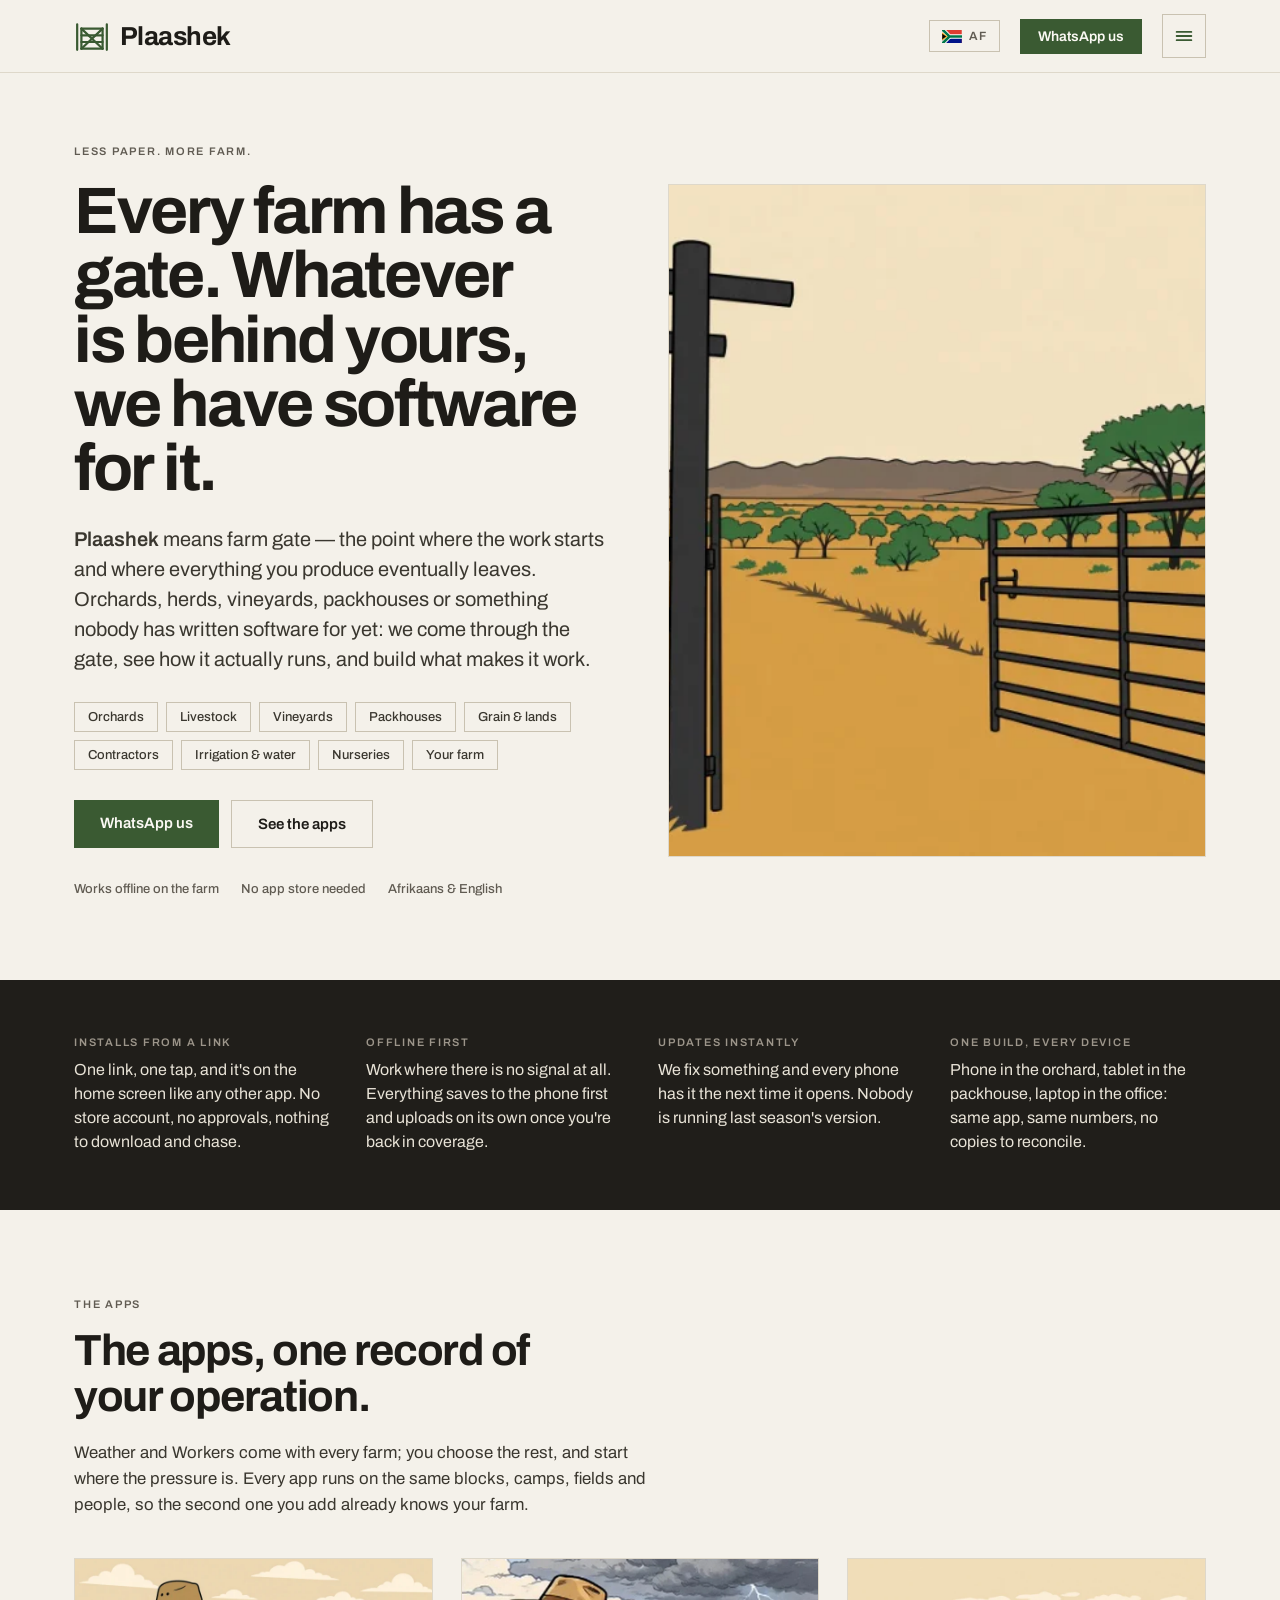
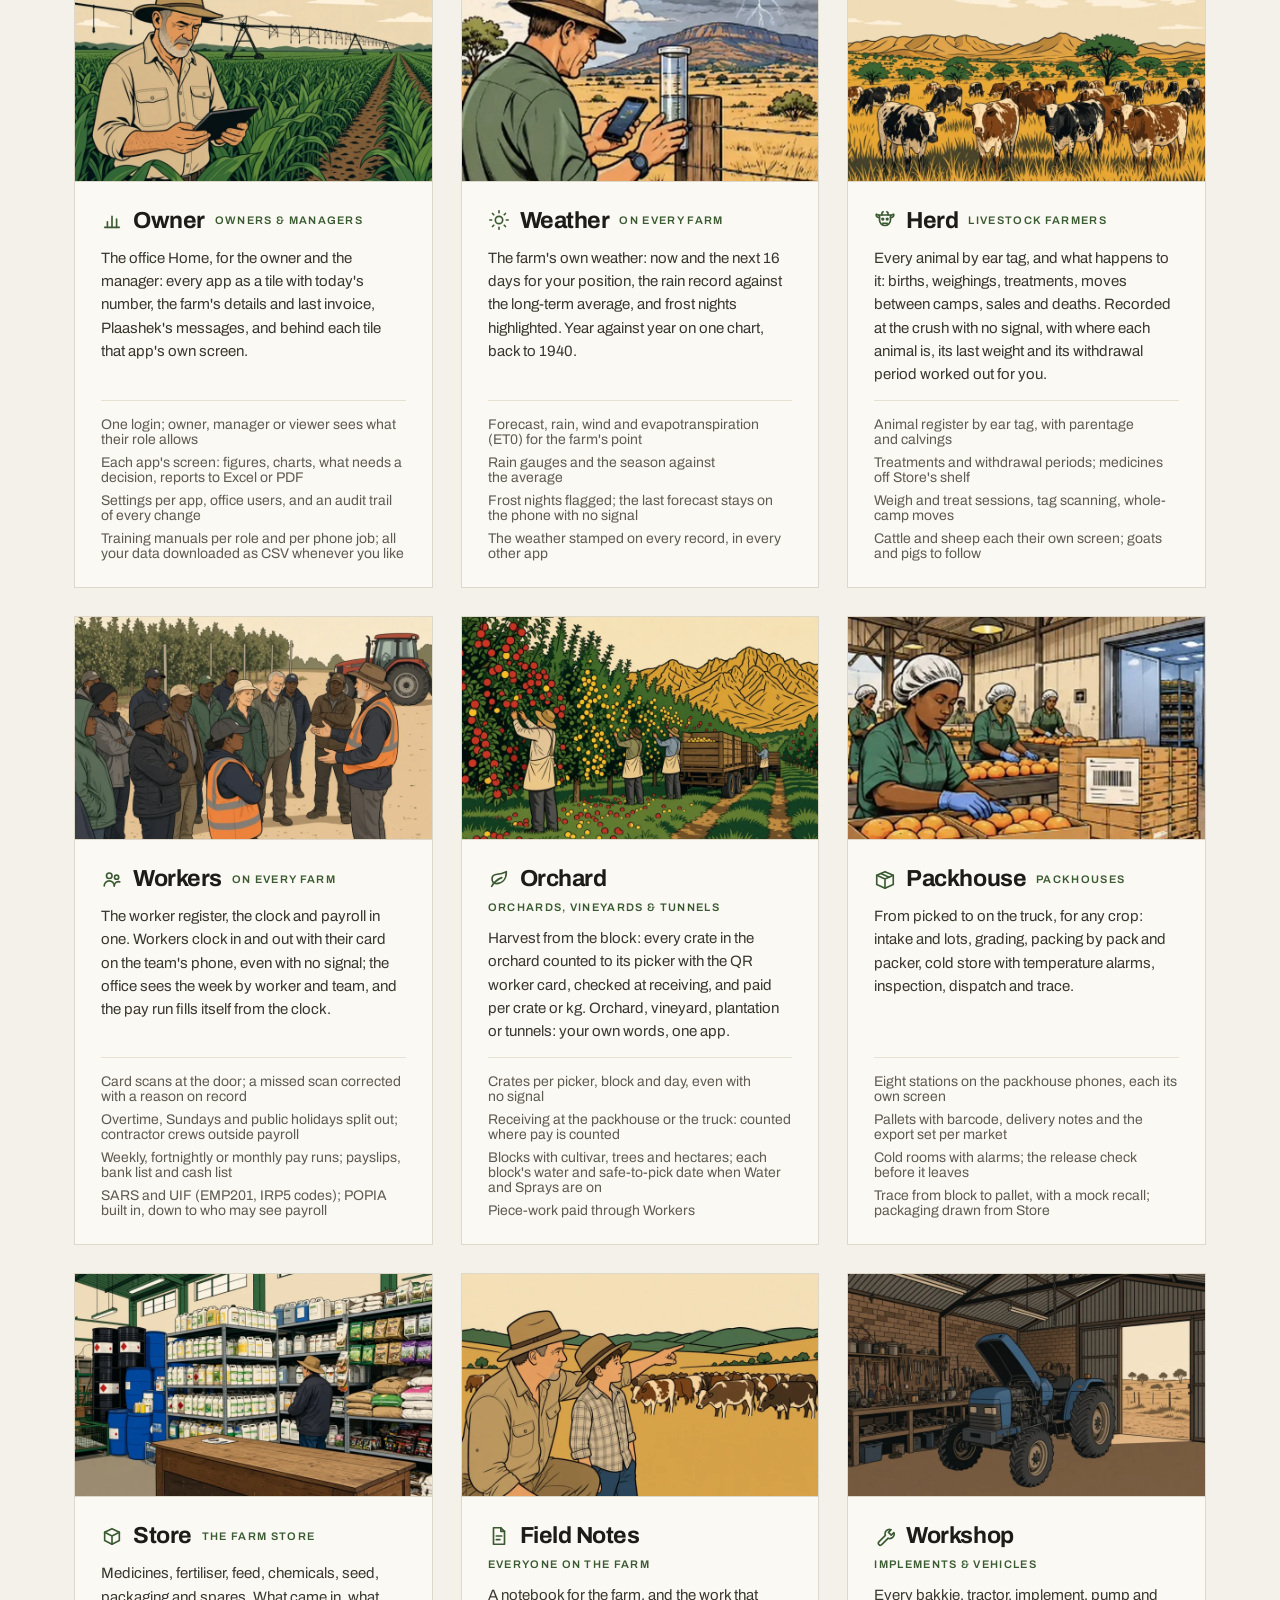
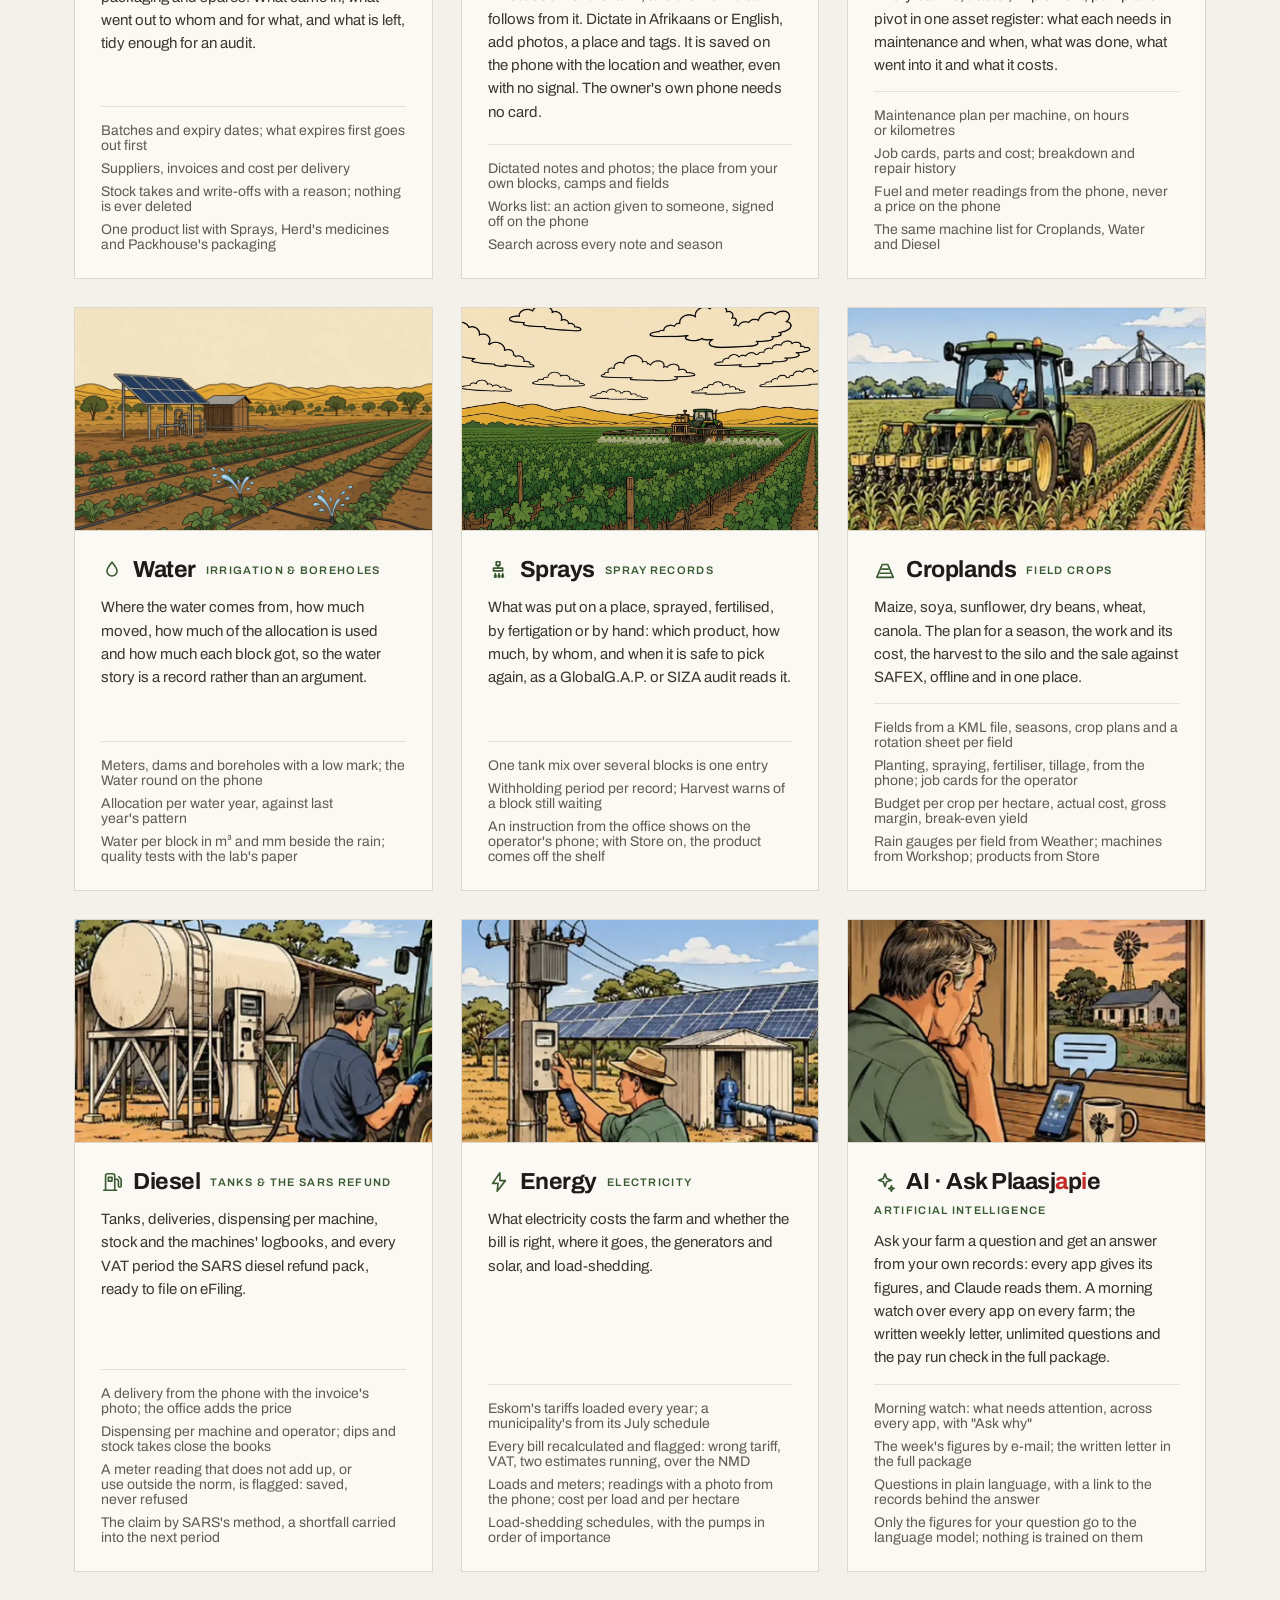
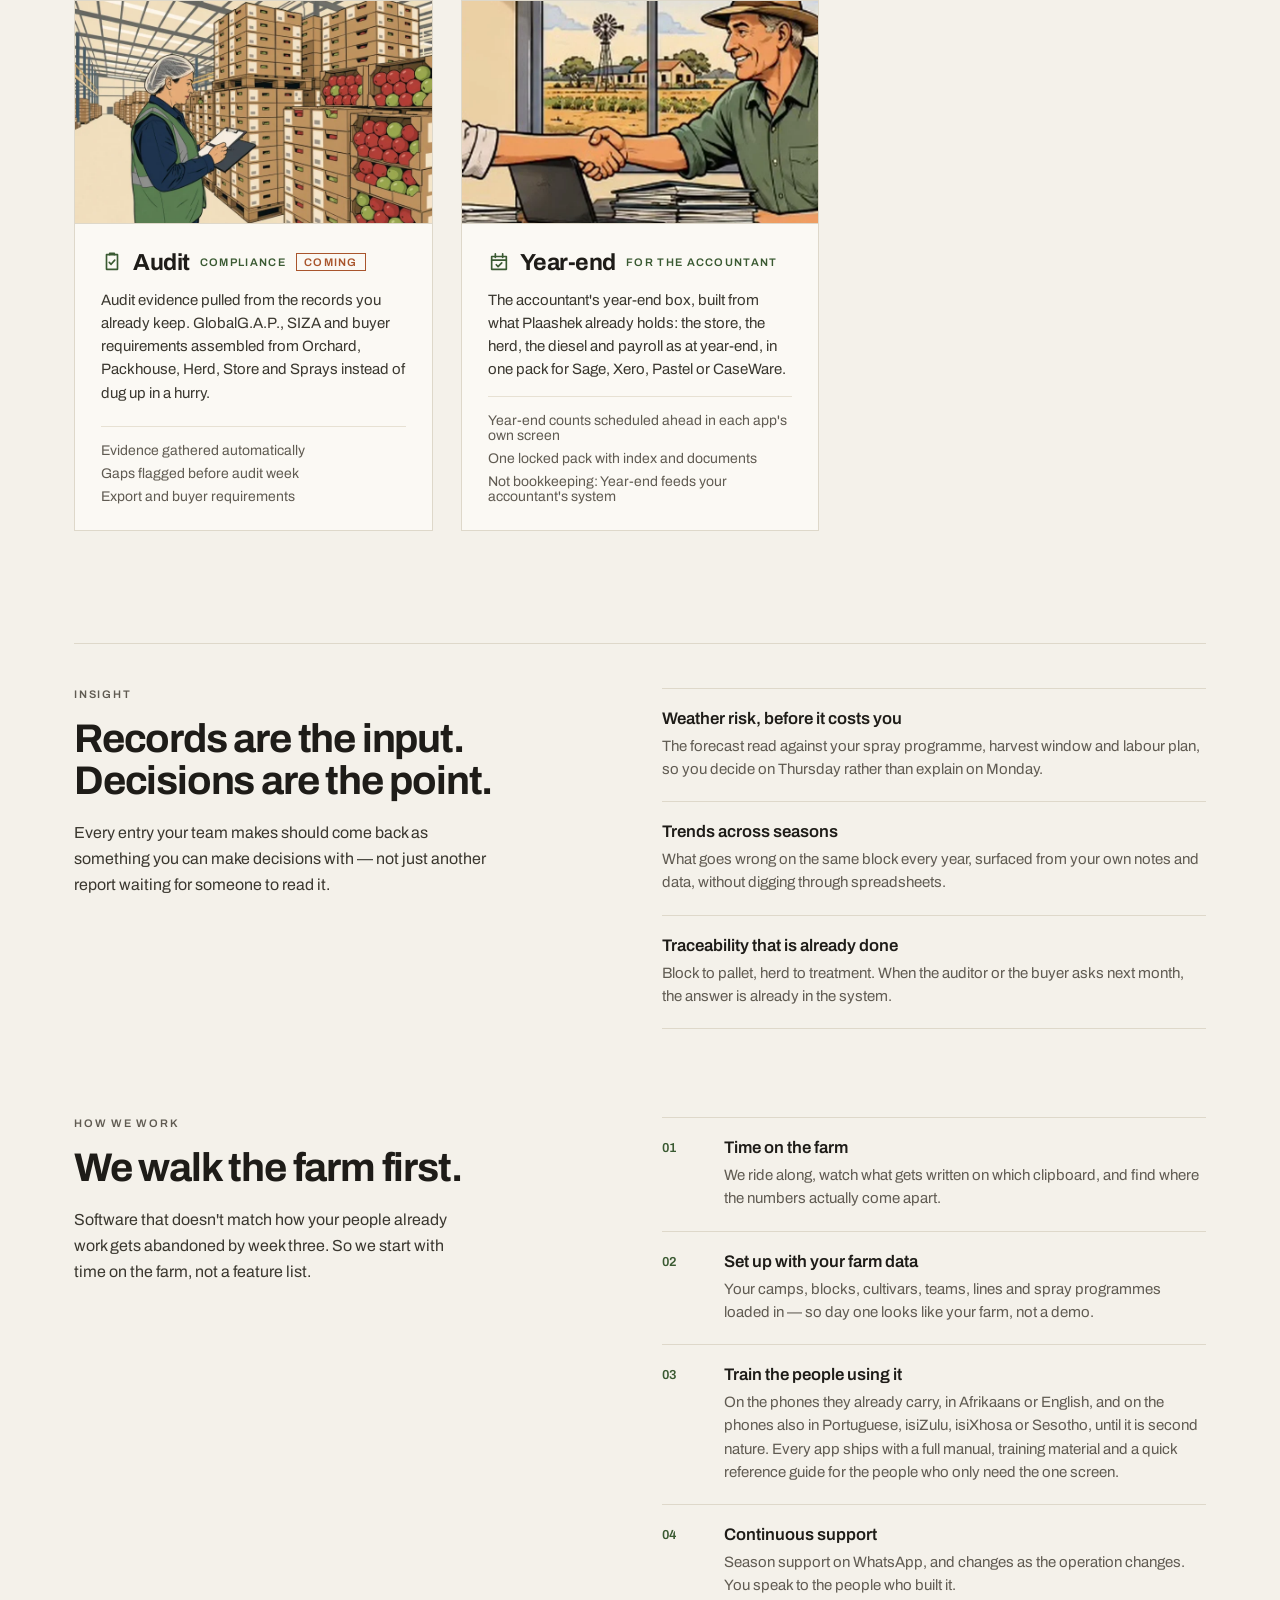
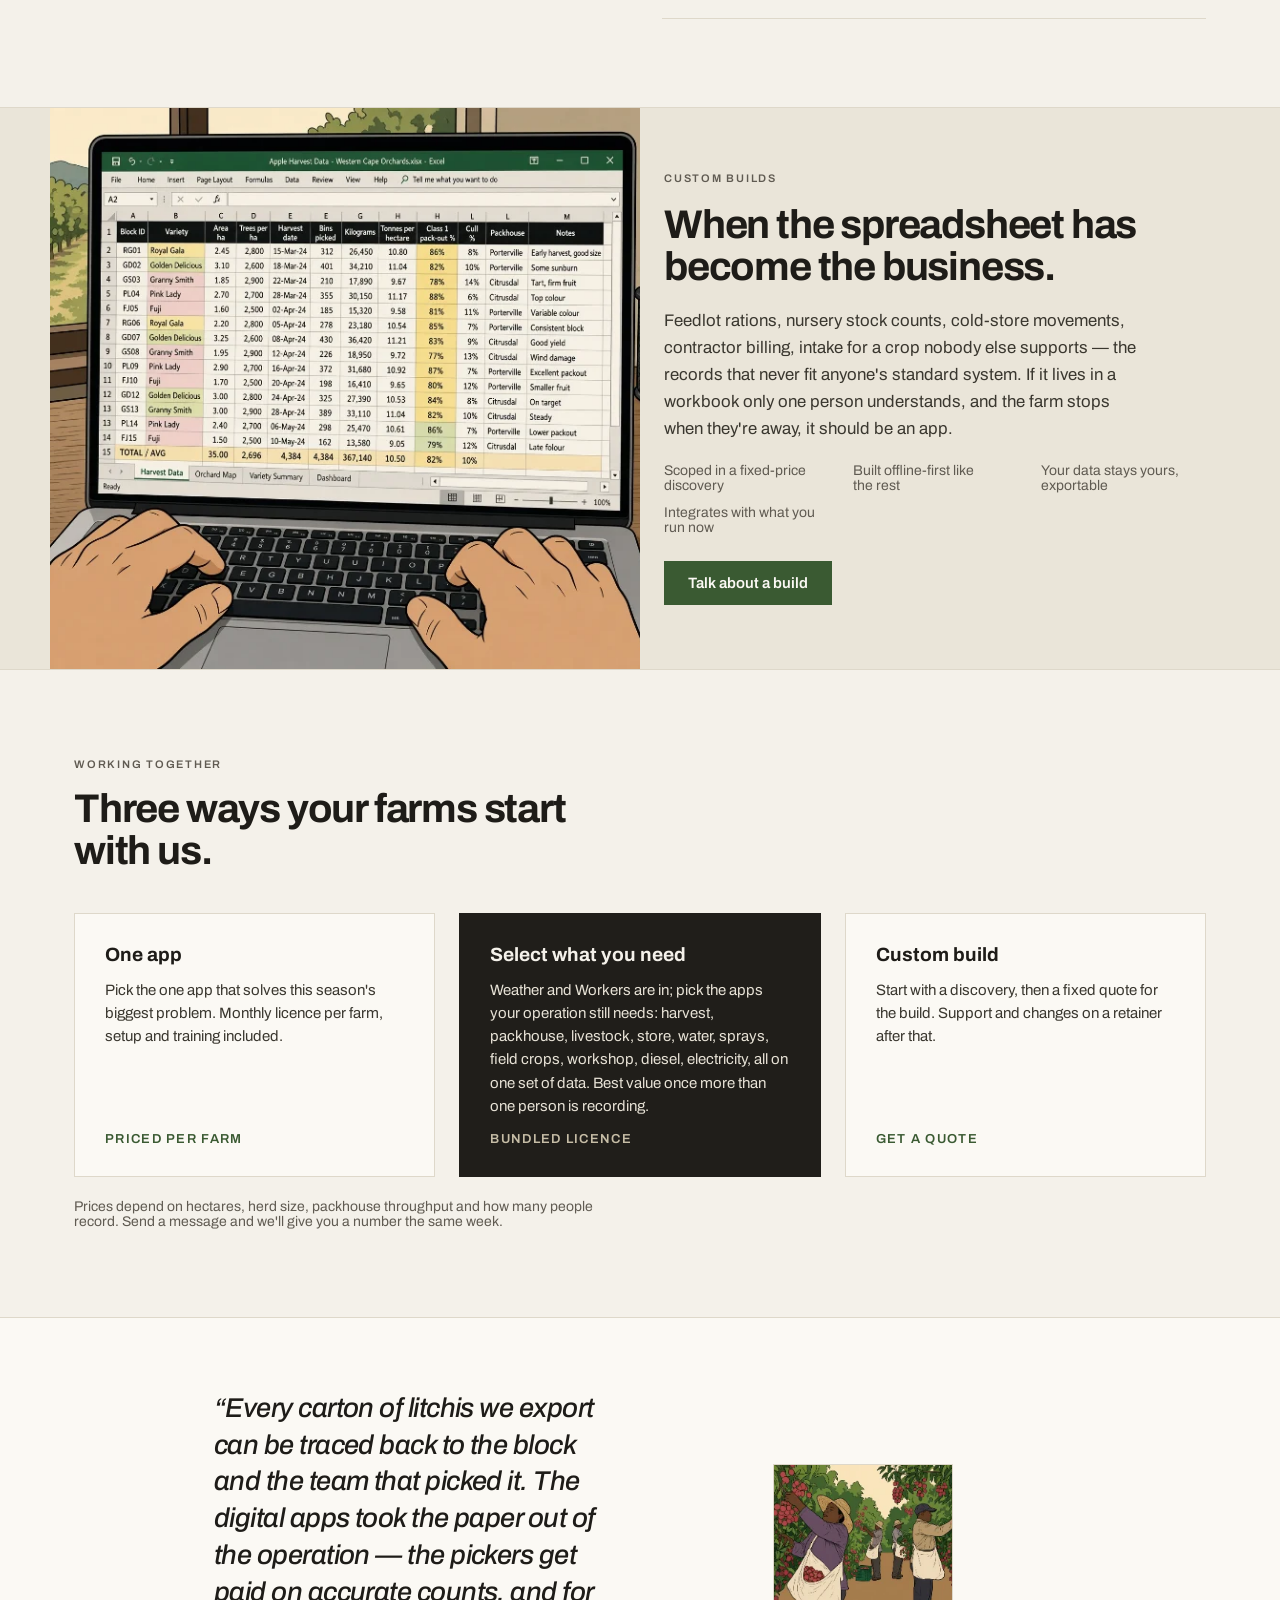
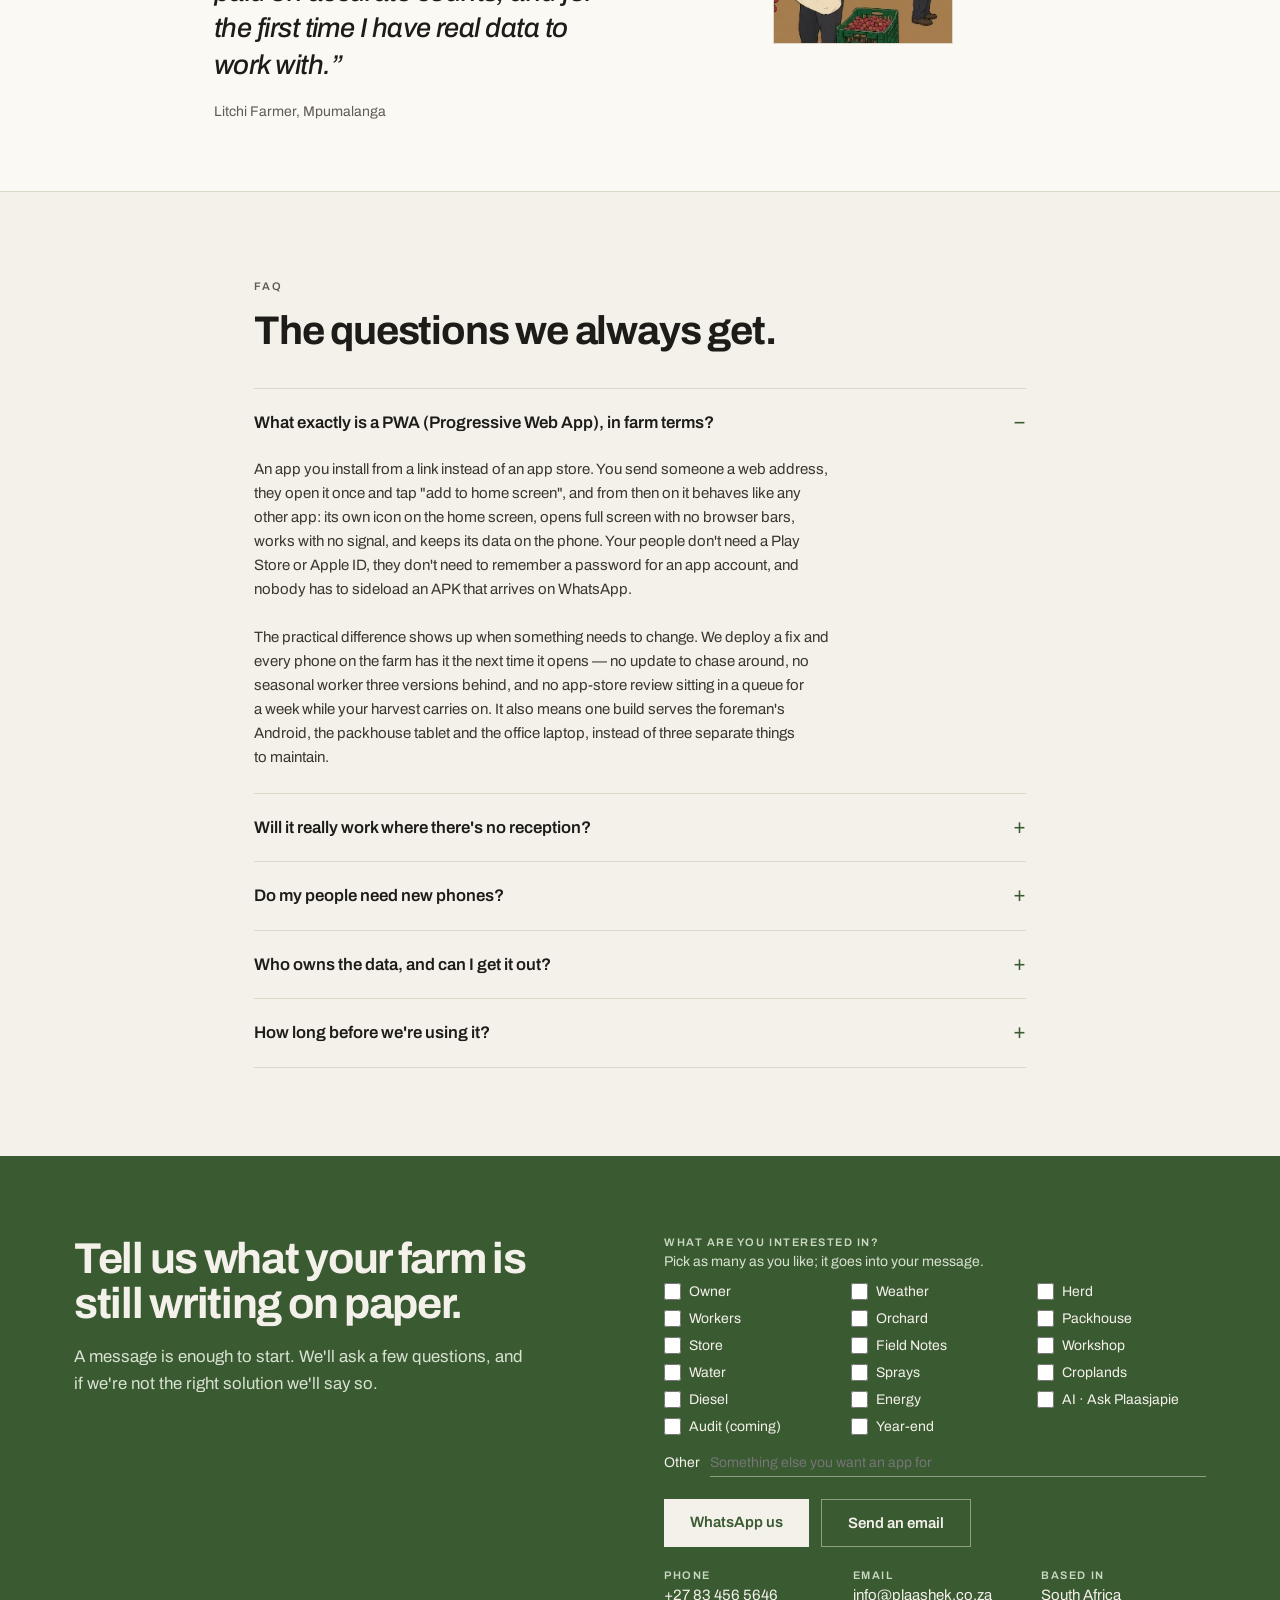
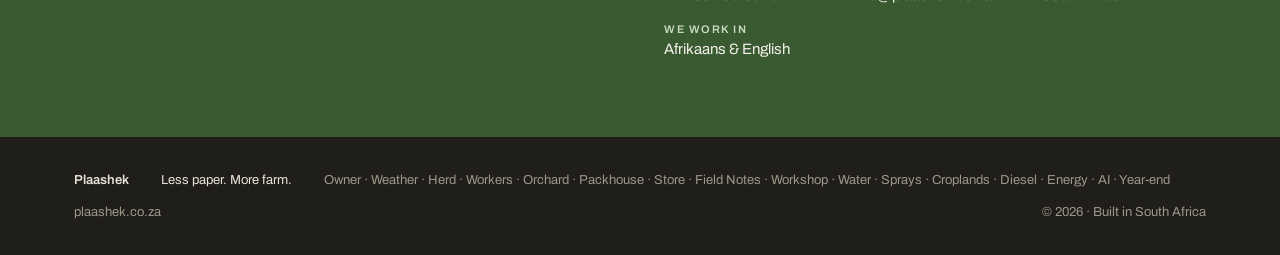
==== commit 3cb76f53: "Year-end is out; say plainly where the data goes Jaareinde shipped in v0.12.0 (8 November 2026), so " ====
--- a/en.html
+++ b/en.html
@@ -500,7 +500,7 @@
         <div style="display:flex;align-items:center;gap:10px;flex-wrap:wrap">
           <svg viewBox="0 0 24 24" style="width:22px;height:22px;display:block;flex:0 0 auto" fill="none" stroke="#3A5A32" stroke-width="1.8" stroke-linecap="round" stroke-linejoin="round" aria-hidden="true"><path d="M4 6h16v14H4z"></path><path d="M4 10h16M8 3v4M16 3v4"></path><path d="M9 15l2 2 4-4"></path></svg>
           <h3 style="margin:0;font-size:1.45rem;font-weight:700;letter-spacing:-0.02em">Year-end</h3>
-          <span style="font-size:11px;font-weight:600;letter-spacing:0.12em;text-transform:uppercase;color:#3A5A32">For the accountant</span><span style="font-size:11px;font-weight:600;letter-spacing:0.12em;text-transform:uppercase;color:#A9552C;border:1px solid #A9552C;padding:2px 7px">Coming</span>
+          <span style="font-size:11px;font-weight:600;letter-spacing:0.12em;text-transform:uppercase;color:#3A5A32">For the accountant</span>
         </div>
         <p style="margin:0;font-size:15px;line-height:1.55;color:#3A372F">The accountant's year-end box, built from what Plaashek already holds: the store, the herd, the diesel and payroll as at year-end, in one pack for Sage, Xero, Pastel or CaseWare.</p>
         <ul style="margin:auto 0 0;padding:16px 0 0;list-style:none;display:flex;flex-direction:column;gap:8px;font-size:14px;color:#605B52;border-top:1px solid #E7E1D3">
@@ -653,7 +653,7 @@
     </div>
 
     <div style="border-top:1px solid #DED8CA">
-      <details><summary style="width:100%;background:transparent;border:0;padding:22px 0;display:flex;gap:20px;align-items:baseline;text-align:left;cursor:pointer;color:#1E1C18;list-style:none" class="x16"><span style="flex:1;font-size:1.05rem;font-weight:600;line-height:1.4">Who owns the data, and can I get it out?</span><span class="fq" style="font-size:1.3rem;line-height:1;color:#3A5A32"></span></summary><p style="margin:0;padding:0 0 24px;max-width:64ch;font-size:15px;line-height:1.6;color:#3A372F">You do. Every record your people capture belongs to the farm, not to us — and your data never leaves the farm: nothing is sold, shared with a third party, or used to train anything outside your own operation. Only AI sends the figures for a question you ask to the language model, and only if you have AI on. Export to an Excel spreadsheet whenever you like, on your own schedule, and if you ever leave you take the full history with you in a format you can open without us. No exit fee, no data held hostage, no last-minute negotiation. We'd rather earn the next season than lock you in.<br><br>On the technical side we fit in with what you have. If there is already a server, an accounting package, a scale system or a packhouse line with its own software, we work alongside it and integrate where it makes sense. If there isn't much yet, we'll recommend what has actually worked on other farms — backups, connectivity, who holds which login — rather than sell you infrastructure you don't need.</p></details>
+      <details><summary style="width:100%;background:transparent;border:0;padding:22px 0;display:flex;gap:20px;align-items:baseline;text-align:left;cursor:pointer;color:#1E1C18;list-style:none" class="x16"><span style="flex:1;font-size:1.05rem;font-weight:600;line-height:1.4">Who owns the data, and can I get it out?</span><span class="fq" style="font-size:1.3rem;line-height:1;color:#3A5A32"></span></summary><p style="margin:0;padding:0 0 24px;max-width:64ch;font-size:15px;line-height:1.6;color:#3A372F">You do. Every record your people capture belongs to the farm, not to us. It is kept in your farm's own installation on a South African server, and nothing is sold, shared with a third party, or used to train anything outside your own operation. Two things send information to an AI model, and only once you switch them on: Plaasjapie sends the figures for the question you ask, and Diesel's invoice reading sends the photo of an invoice. Neither is used to train the model. Export to an Excel spreadsheet whenever you like, on your own schedule, and if you ever leave you take the full history with you in a format you can open without us. No exit fee, no data held hostage, no last-minute negotiation. We'd rather earn the next season than lock you in.<br><br>On the technical side we fit in with what you have. If there is already a server, an accounting package, a scale system or a packhouse line with its own software, we work alongside it and integrate where it makes sense. If there isn't much yet, we'll recommend what has actually worked on other farms — backups, connectivity, who holds which login — rather than sell you infrastructure you don't need.</p></details>
     </div>
 
     <div style="border-top:1px solid #DED8CA;border-bottom:1px solid #DED8CA">
@@ -672,7 +672,7 @@
         <fieldset id="kies" style="margin:0;padding:0;border:0;min-width:0">
           <legend style="padding:0;margin:0 0 6px;font-size:11px;font-weight:600;letter-spacing:0.14em;text-transform:uppercase;color:#CBD9C2">What are you interested in?</legend>
           <p style="margin:0 0 14px;font-size:14px;color:#D8E2D0">Pick as many as you like; it goes into your message.</p>
-          <div style="display:grid;grid-template-columns:repeat(auto-fill,minmax(150px,1fr));gap:10px 18px"><label style="display:flex;align-items:center;gap:8px;font-size:14px;color:#F4F1EA;cursor:pointer"><input type="checkbox" value="Owner" style="width:17px;height:17px;margin:0;accent-color:#F4F1EA">Owner</label><label style="display:flex;align-items:center;gap:8px;font-size:14px;color:#F4F1EA;cursor:pointer"><input type="checkbox" value="Weather" style="width:17px;height:17px;margin:0;accent-color:#F4F1EA">Weather</label><label style="display:flex;align-items:center;gap:8px;font-size:14px;color:#F4F1EA;cursor:pointer"><input type="checkbox" value="Herd" style="width:17px;height:17px;margin:0;accent-color:#F4F1EA">Herd</label><label style="display:flex;align-items:center;gap:8px;font-size:14px;color:#F4F1EA;cursor:pointer"><input type="checkbox" value="Workers" style="width:17px;height:17px;margin:0;accent-color:#F4F1EA">Workers</label><label style="display:flex;align-items:center;gap:8px;font-size:14px;color:#F4F1EA;cursor:pointer"><input type="checkbox" value="Orchard" style="width:17px;height:17px;margin:0;accent-color:#F4F1EA">Orchard</label><label style="display:flex;align-items:center;gap:8px;font-size:14px;color:#F4F1EA;cursor:pointer"><input type="checkbox" value="Packhouse" style="width:17px;height:17px;margin:0;accent-color:#F4F1EA">Packhouse</label><label style="display:flex;align-items:center;gap:8px;font-size:14px;color:#F4F1EA;cursor:pointer"><input type="checkbox" value="Store" style="width:17px;height:17px;margin:0;accent-color:#F4F1EA">Store</label><label style="display:flex;align-items:center;gap:8px;font-size:14px;color:#F4F1EA;cursor:pointer"><input type="checkbox" value="Field Notes" style="width:17px;height:17px;margin:0;accent-color:#F4F1EA">Field Notes</label><label style="display:flex;align-items:center;gap:8px;font-size:14px;color:#F4F1EA;cursor:pointer"><input type="checkbox" value="Workshop" style="width:17px;height:17px;margin:0;accent-color:#F4F1EA">Workshop</label><label style="display:flex;align-items:center;gap:8px;font-size:14px;color:#F4F1EA;cursor:pointer"><input type="checkbox" value="Water" style="width:17px;height:17px;margin:0;accent-color:#F4F1EA">Water</label><label style="display:flex;align-items:center;gap:8px;font-size:14px;color:#F4F1EA;cursor:pointer"><input type="checkbox" value="Sprays" style="width:17px;height:17px;margin:0;accent-color:#F4F1EA">Sprays</label><label style="display:flex;align-items:center;gap:8px;font-size:14px;color:#F4F1EA;cursor:pointer"><input type="checkbox" value="Croplands" style="width:17px;height:17px;margin:0;accent-color:#F4F1EA">Croplands</label><label style="display:flex;align-items:center;gap:8px;font-size:14px;color:#F4F1EA;cursor:pointer"><input type="checkbox" value="Diesel" style="width:17px;height:17px;margin:0;accent-color:#F4F1EA">Diesel</label><label style="display:flex;align-items:center;gap:8px;font-size:14px;color:#F4F1EA;cursor:pointer"><input type="checkbox" value="Energy" style="width:17px;height:17px;margin:0;accent-color:#F4F1EA">Energy</label><label style="display:flex;align-items:center;gap:8px;font-size:14px;color:#F4F1EA;cursor:pointer"><input type="checkbox" value="AI · Ask Plaasjapie" style="width:17px;height:17px;margin:0;accent-color:#F4F1EA">AI · Ask Plaasjapie</label><label style="display:flex;align-items:center;gap:8px;font-size:14px;color:#F4F1EA;cursor:pointer"><input type="checkbox" value="Audit (coming)" style="width:17px;height:17px;margin:0;accent-color:#F4F1EA">Audit (coming)</label><label style="display:flex;align-items:center;gap:8px;font-size:14px;color:#F4F1EA;cursor:pointer"><input type="checkbox" value="Year-end (coming)" style="width:17px;height:17px;margin:0;accent-color:#F4F1EA">Year-end (coming)</label></div>
+          <div style="display:grid;grid-template-columns:repeat(auto-fill,minmax(150px,1fr));gap:10px 18px"><label style="display:flex;align-items:center;gap:8px;font-size:14px;color:#F4F1EA;cursor:pointer"><input type="checkbox" value="Owner" style="width:17px;height:17px;margin:0;accent-color:#F4F1EA">Owner</label><label style="display:flex;align-items:center;gap:8px;font-size:14px;color:#F4F1EA;cursor:pointer"><input type="checkbox" value="Weather" style="width:17px;height:17px;margin:0;accent-color:#F4F1EA">Weather</label><label style="display:flex;align-items:center;gap:8px;font-size:14px;color:#F4F1EA;cursor:pointer"><input type="checkbox" value="Herd" style="width:17px;height:17px;margin:0;accent-color:#F4F1EA">Herd</label><label style="display:flex;align-items:center;gap:8px;font-size:14px;color:#F4F1EA;cursor:pointer"><input type="checkbox" value="Workers" style="width:17px;height:17px;margin:0;accent-color:#F4F1EA">Workers</label><label style="display:flex;align-items:center;gap:8px;font-size:14px;color:#F4F1EA;cursor:pointer"><input type="checkbox" value="Orchard" style="width:17px;height:17px;margin:0;accent-color:#F4F1EA">Orchard</label><label style="display:flex;align-items:center;gap:8px;font-size:14px;color:#F4F1EA;cursor:pointer"><input type="checkbox" value="Packhouse" style="width:17px;height:17px;margin:0;accent-color:#F4F1EA">Packhouse</label><label style="display:flex;align-items:center;gap:8px;font-size:14px;color:#F4F1EA;cursor:pointer"><input type="checkbox" value="Store" style="width:17px;height:17px;margin:0;accent-color:#F4F1EA">Store</label><label style="display:flex;align-items:center;gap:8px;font-size:14px;color:#F4F1EA;cursor:pointer"><input type="checkbox" value="Field Notes" style="width:17px;height:17px;margin:0;accent-color:#F4F1EA">Field Notes</label><label style="display:flex;align-items:center;gap:8px;font-size:14px;color:#F4F1EA;cursor:pointer"><input type="checkbox" value="Workshop" style="width:17px;height:17px;margin:0;accent-color:#F4F1EA">Workshop</label><label style="display:flex;align-items:center;gap:8px;font-size:14px;color:#F4F1EA;cursor:pointer"><input type="checkbox" value="Water" style="width:17px;height:17px;margin:0;accent-color:#F4F1EA">Water</label><label style="display:flex;align-items:center;gap:8px;font-size:14px;color:#F4F1EA;cursor:pointer"><input type="checkbox" value="Sprays" style="width:17px;height:17px;margin:0;accent-color:#F4F1EA">Sprays</label><label style="display:flex;align-items:center;gap:8px;font-size:14px;color:#F4F1EA;cursor:pointer"><input type="checkbox" value="Croplands" style="width:17px;height:17px;margin:0;accent-color:#F4F1EA">Croplands</label><label style="display:flex;align-items:center;gap:8px;font-size:14px;color:#F4F1EA;cursor:pointer"><input type="checkbox" value="Diesel" style="width:17px;height:17px;margin:0;accent-color:#F4F1EA">Diesel</label><label style="display:flex;align-items:center;gap:8px;font-size:14px;color:#F4F1EA;cursor:pointer"><input type="checkbox" value="Energy" style="width:17px;height:17px;margin:0;accent-color:#F4F1EA">Energy</label><label style="display:flex;align-items:center;gap:8px;font-size:14px;color:#F4F1EA;cursor:pointer"><input type="checkbox" value="AI · Ask Plaasjapie" style="width:17px;height:17px;margin:0;accent-color:#F4F1EA">AI · Ask Plaasjapie</label><label style="display:flex;align-items:center;gap:8px;font-size:14px;color:#F4F1EA;cursor:pointer"><input type="checkbox" value="Audit (coming)" style="width:17px;height:17px;margin:0;accent-color:#F4F1EA">Audit (coming)</label><label style="display:flex;align-items:center;gap:8px;font-size:14px;color:#F4F1EA;cursor:pointer"><input type="checkbox" value="Year-end" style="width:17px;height:17px;margin:0;accent-color:#F4F1EA">Year-end</label></div>
           <label style="display:flex;align-items:center;gap:10px;margin-top:14px;font-size:14px;color:#F4F1EA"><span style="flex:0 0 auto">Other</span><input type="text" placeholder="Something else you want an app for" style="flex:1;min-width:0;background:transparent;border:0;border-bottom:1px solid rgba(244,241,234,0.45);color:#F4F1EA;font:inherit;font-size:14px;padding:6px 0;outline:0"></label>
         </fieldset>
         <div style="display:flex;flex-wrap:wrap;gap:12px">
@@ -705,7 +705,7 @@
     <div style="max-width:1180px;margin:0 auto;padding:36px 24px;display:flex;flex-wrap:wrap;gap:18px 32px;align-items:center;font-size:13px">
       <span style="color:#E7E2D6;font-weight:600">Plaashek</span>
       <span style="color:#E7E2D6">Less paper. More farm.</span>
-      <span>Owner · Weather · Herd · Workers · Orchard · Packhouse · Store · Field Notes · Workshop · Water · Sprays · Croplands · Diesel · Energy · AI</span>
+      <span>Owner · Weather · Herd · Workers · Orchard · Packhouse · Store · Field Notes · Workshop · Water · Sprays · Croplands · Diesel · Energy · AI · Year-end</span>
       <a href="https://plaashek.co.za" style="color:#9C958A" class="x22">plaashek.co.za</a>
       <span style="margin-left:auto">© 2026 · Built in South Africa</span>
     </div>
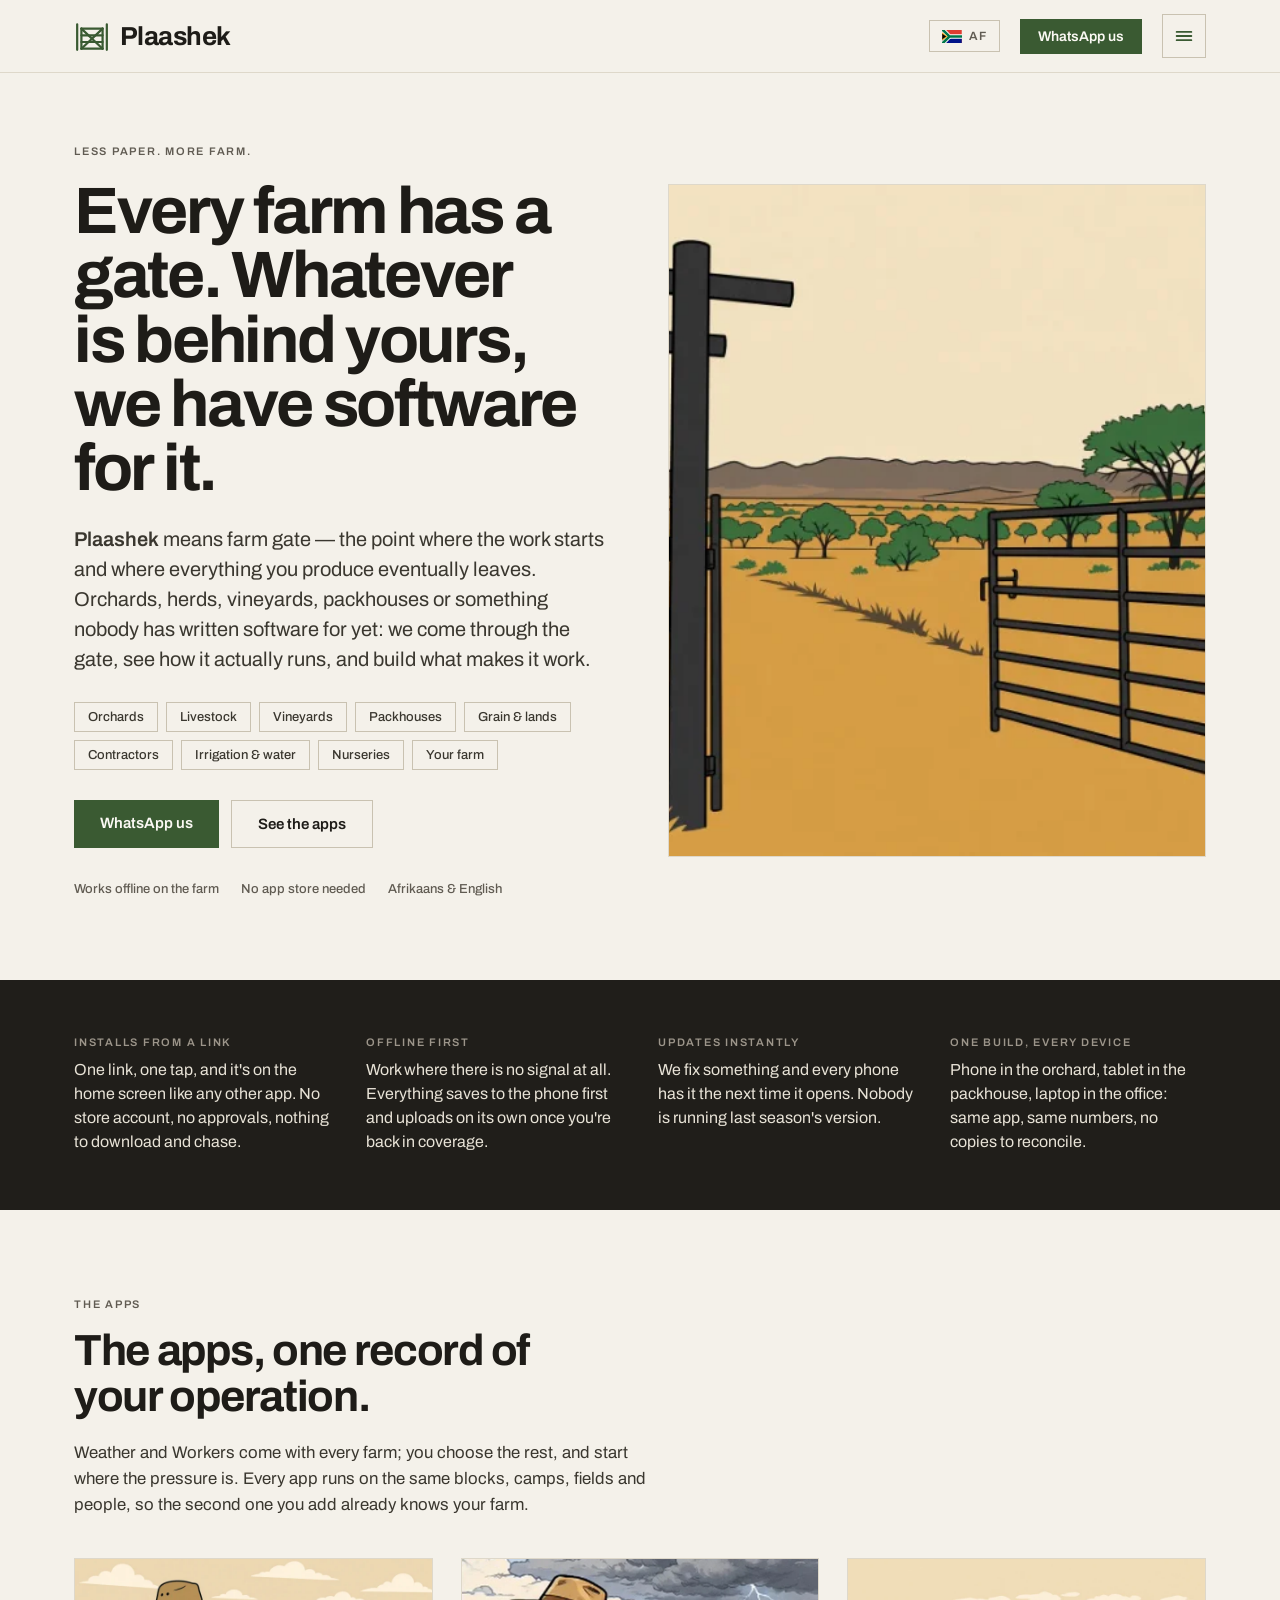
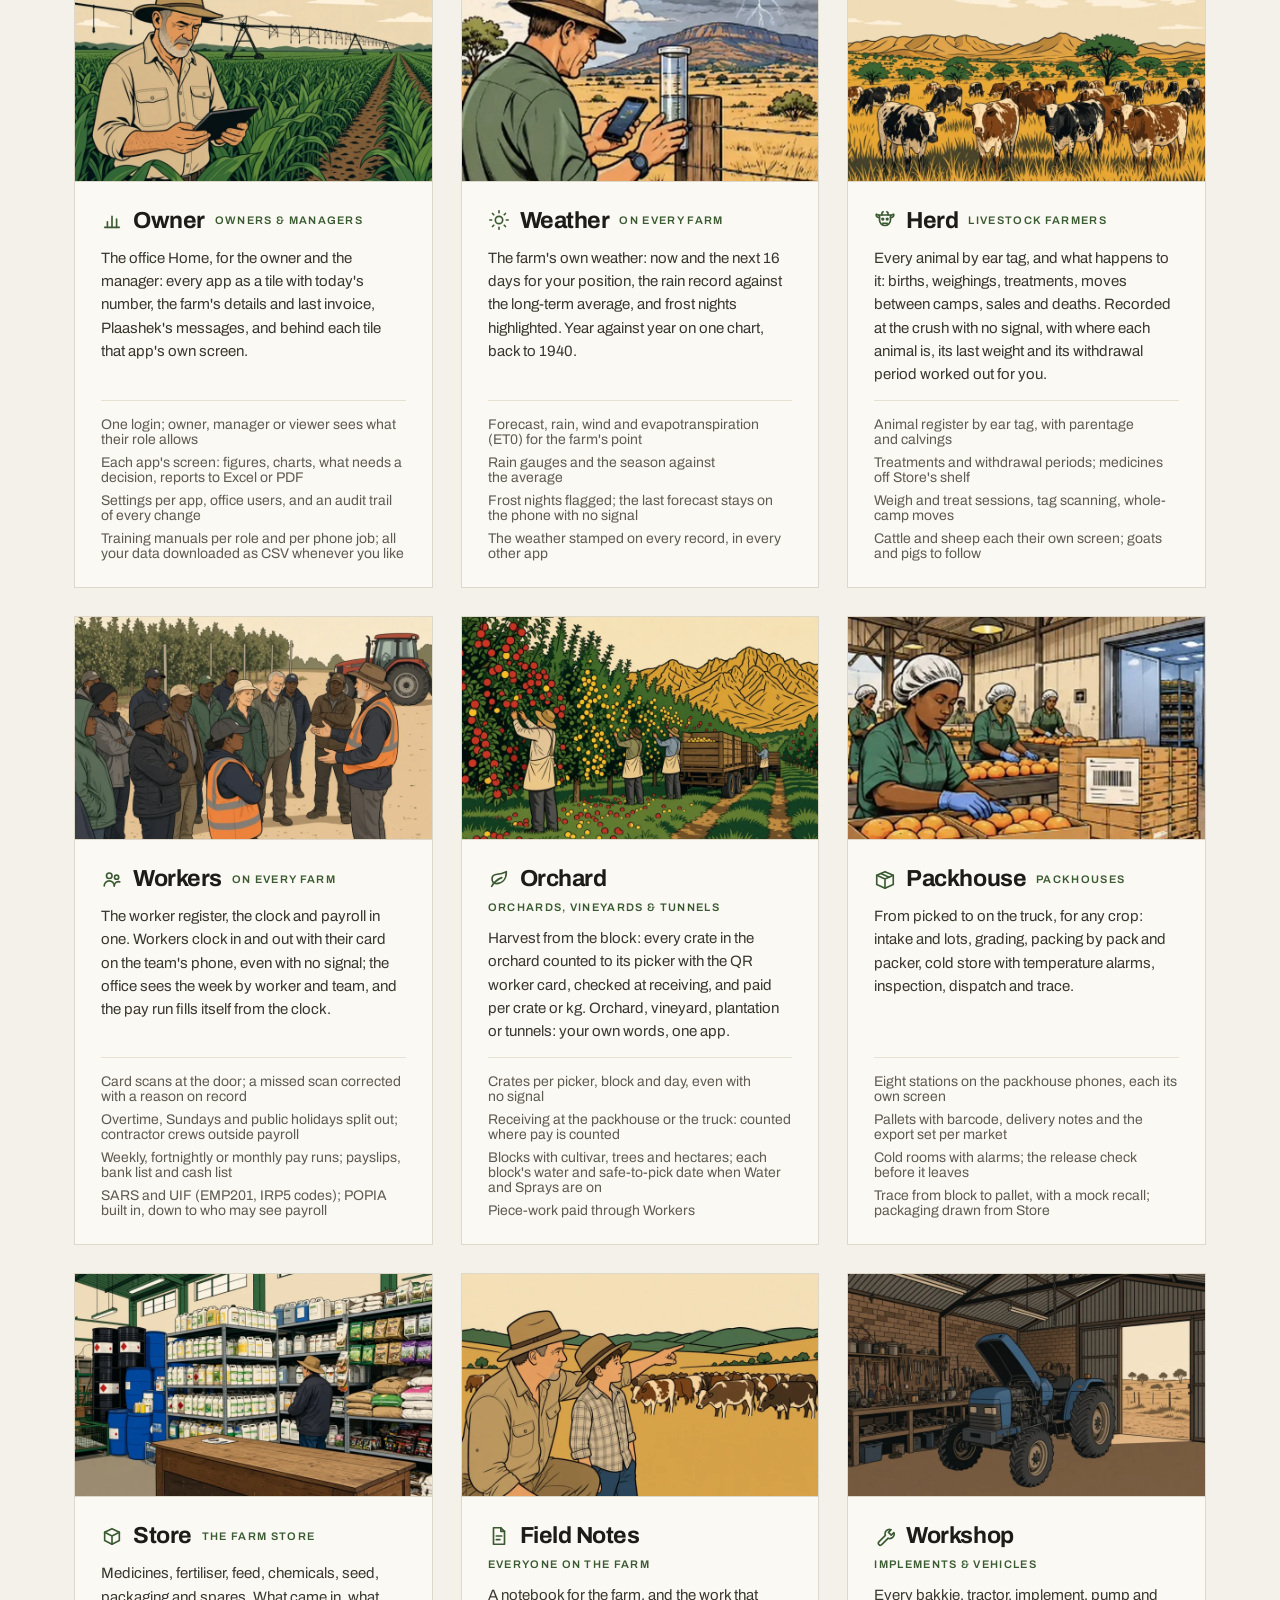
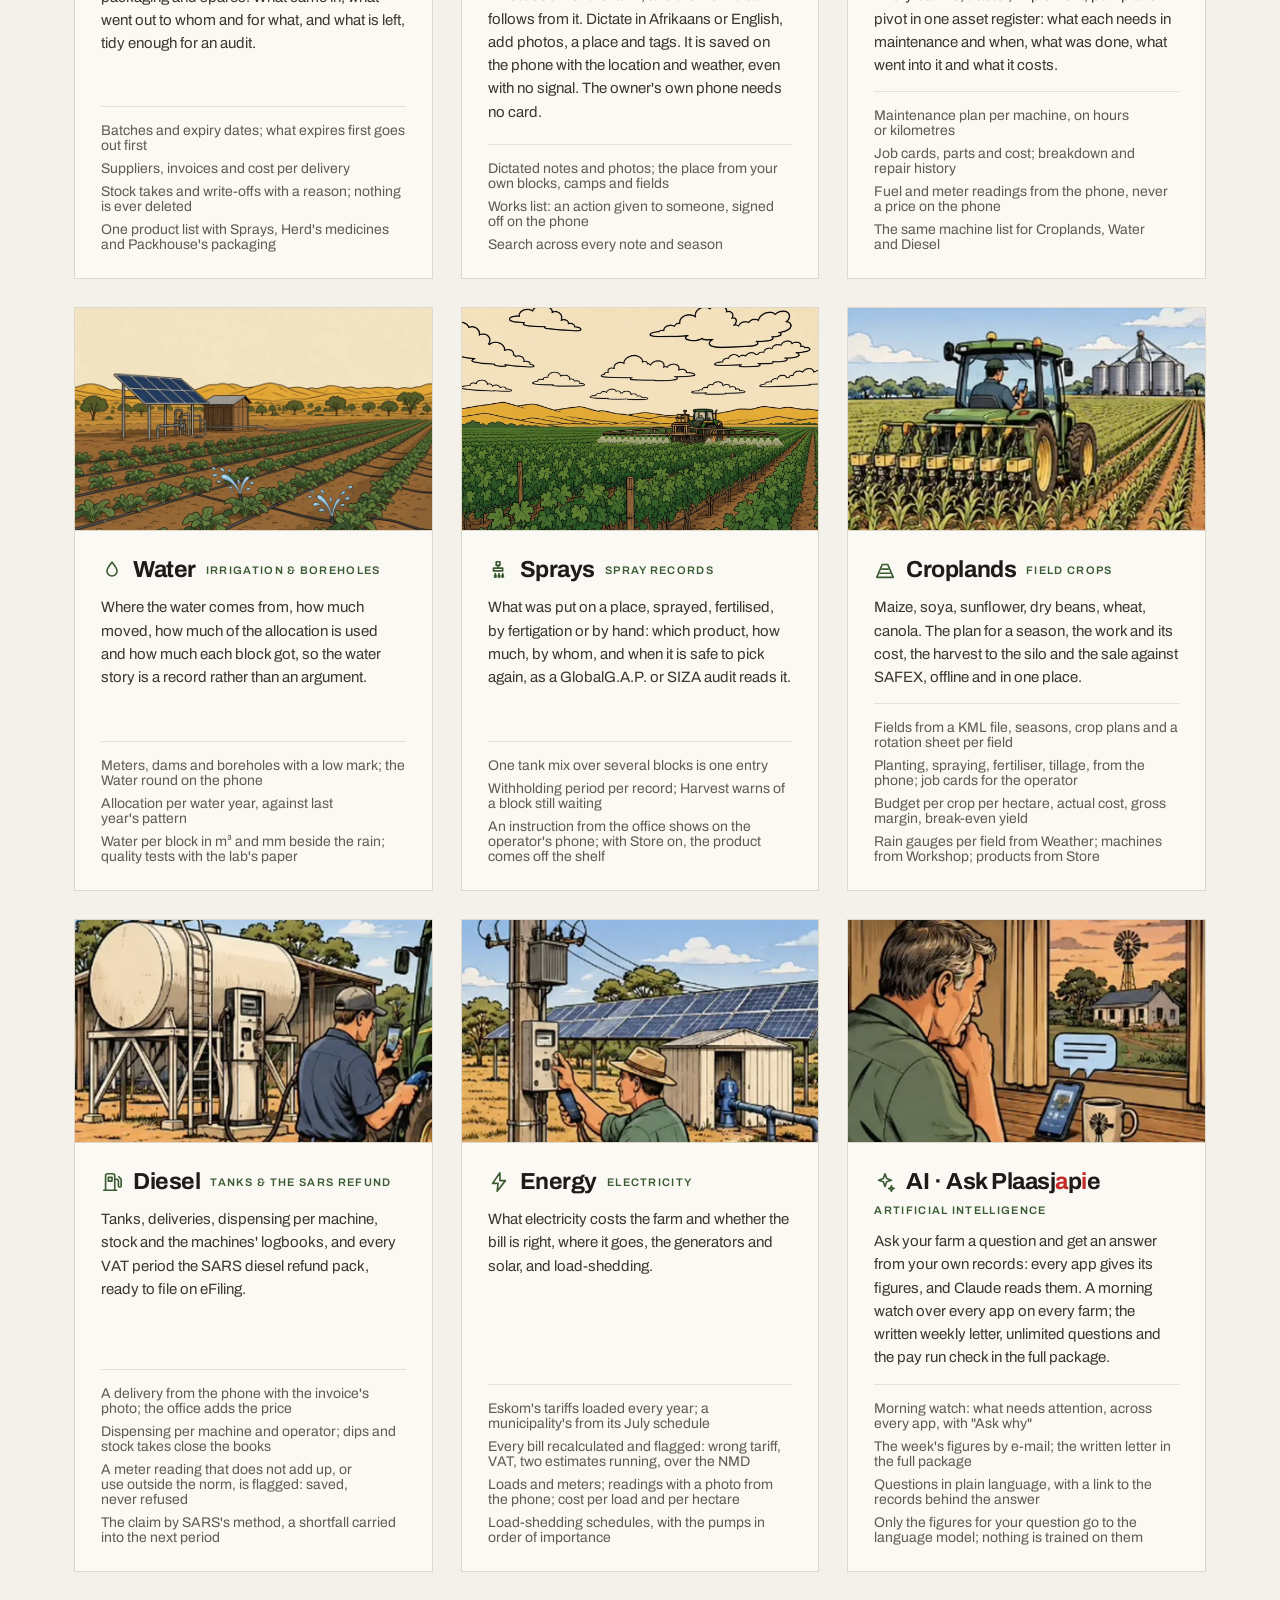
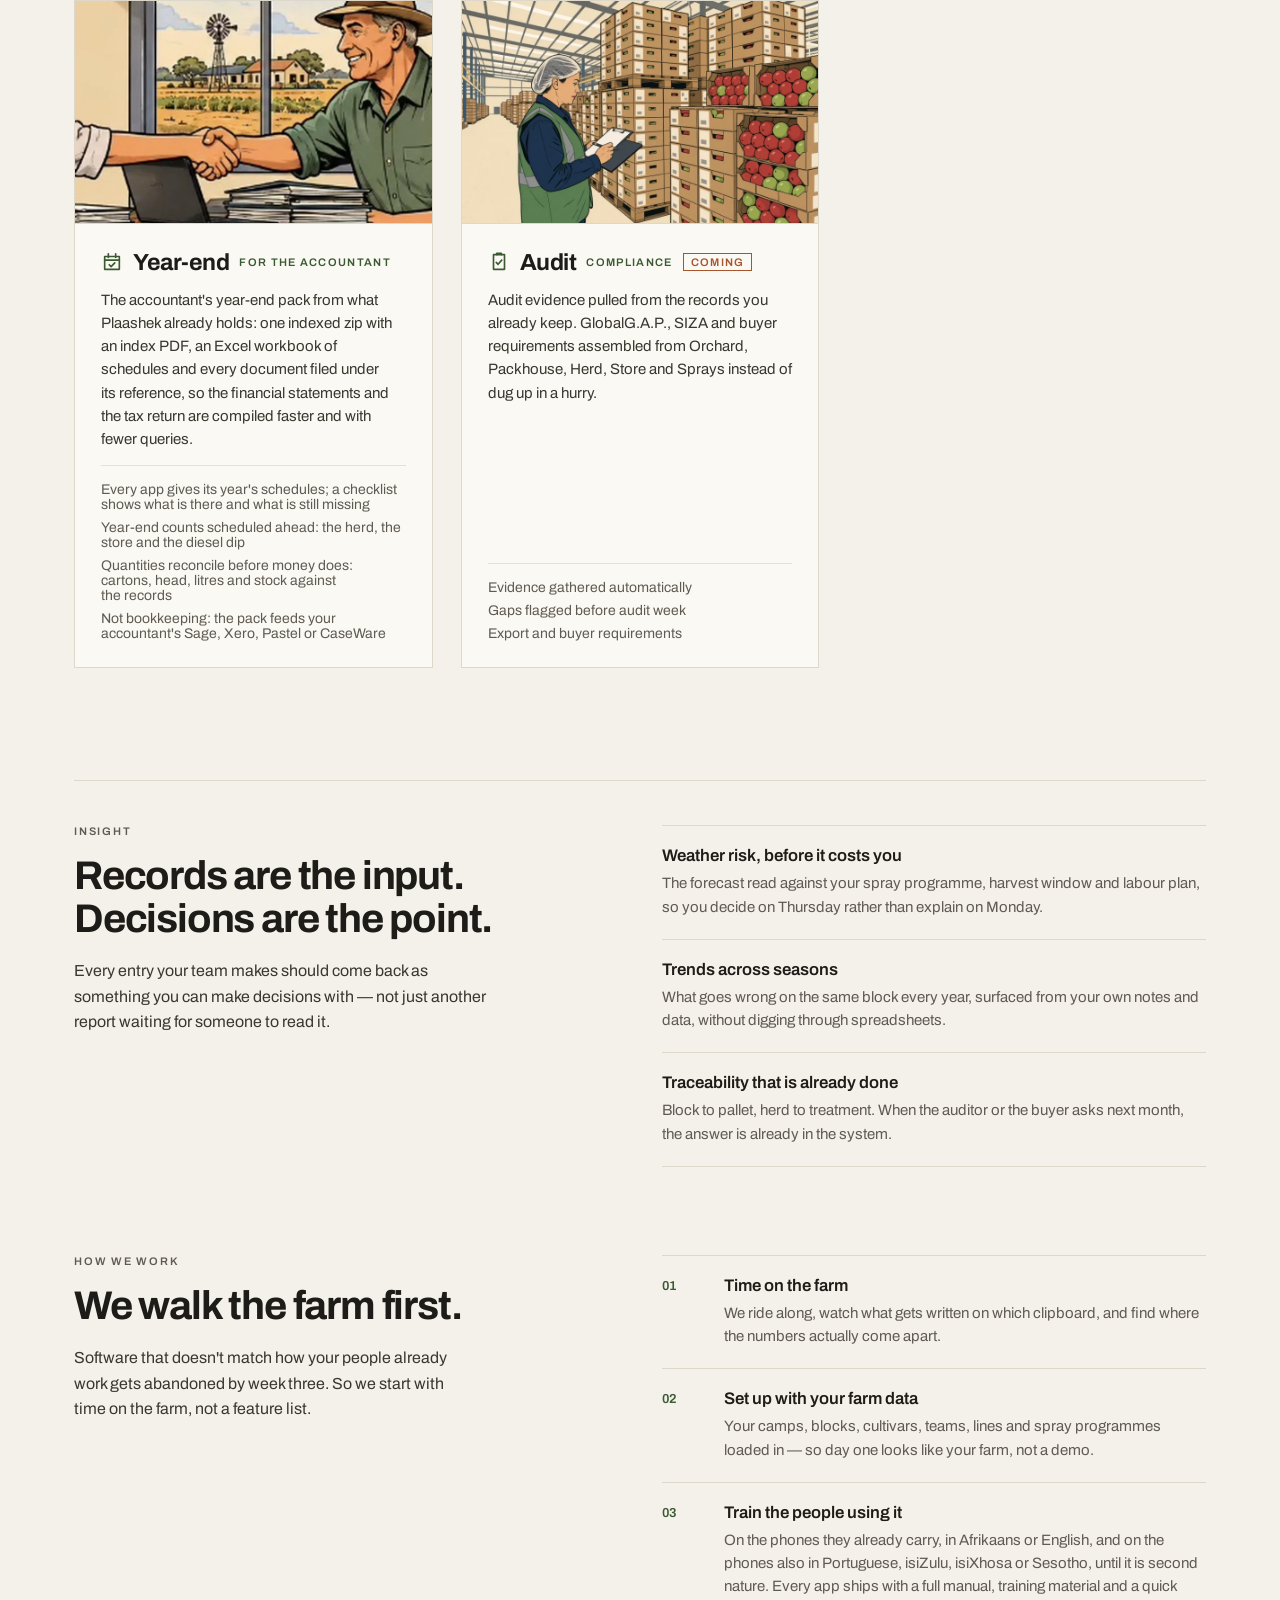
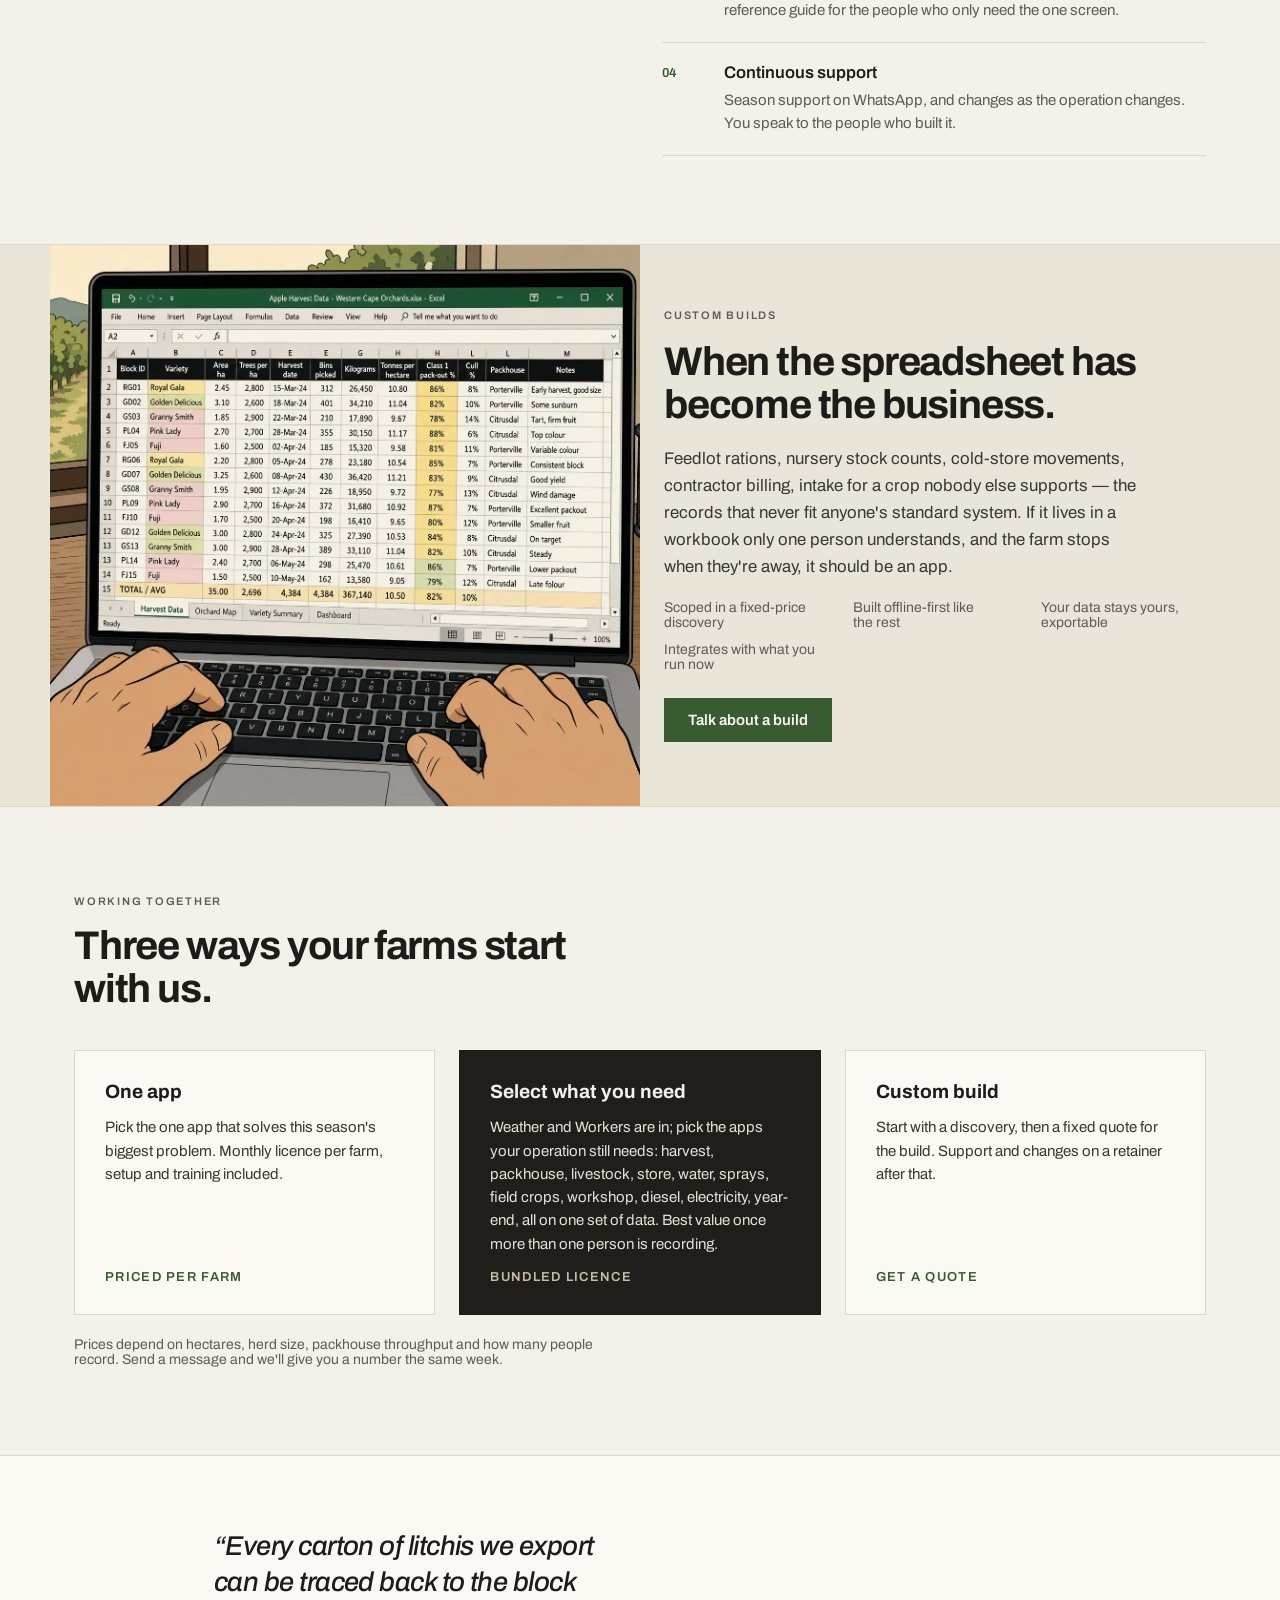
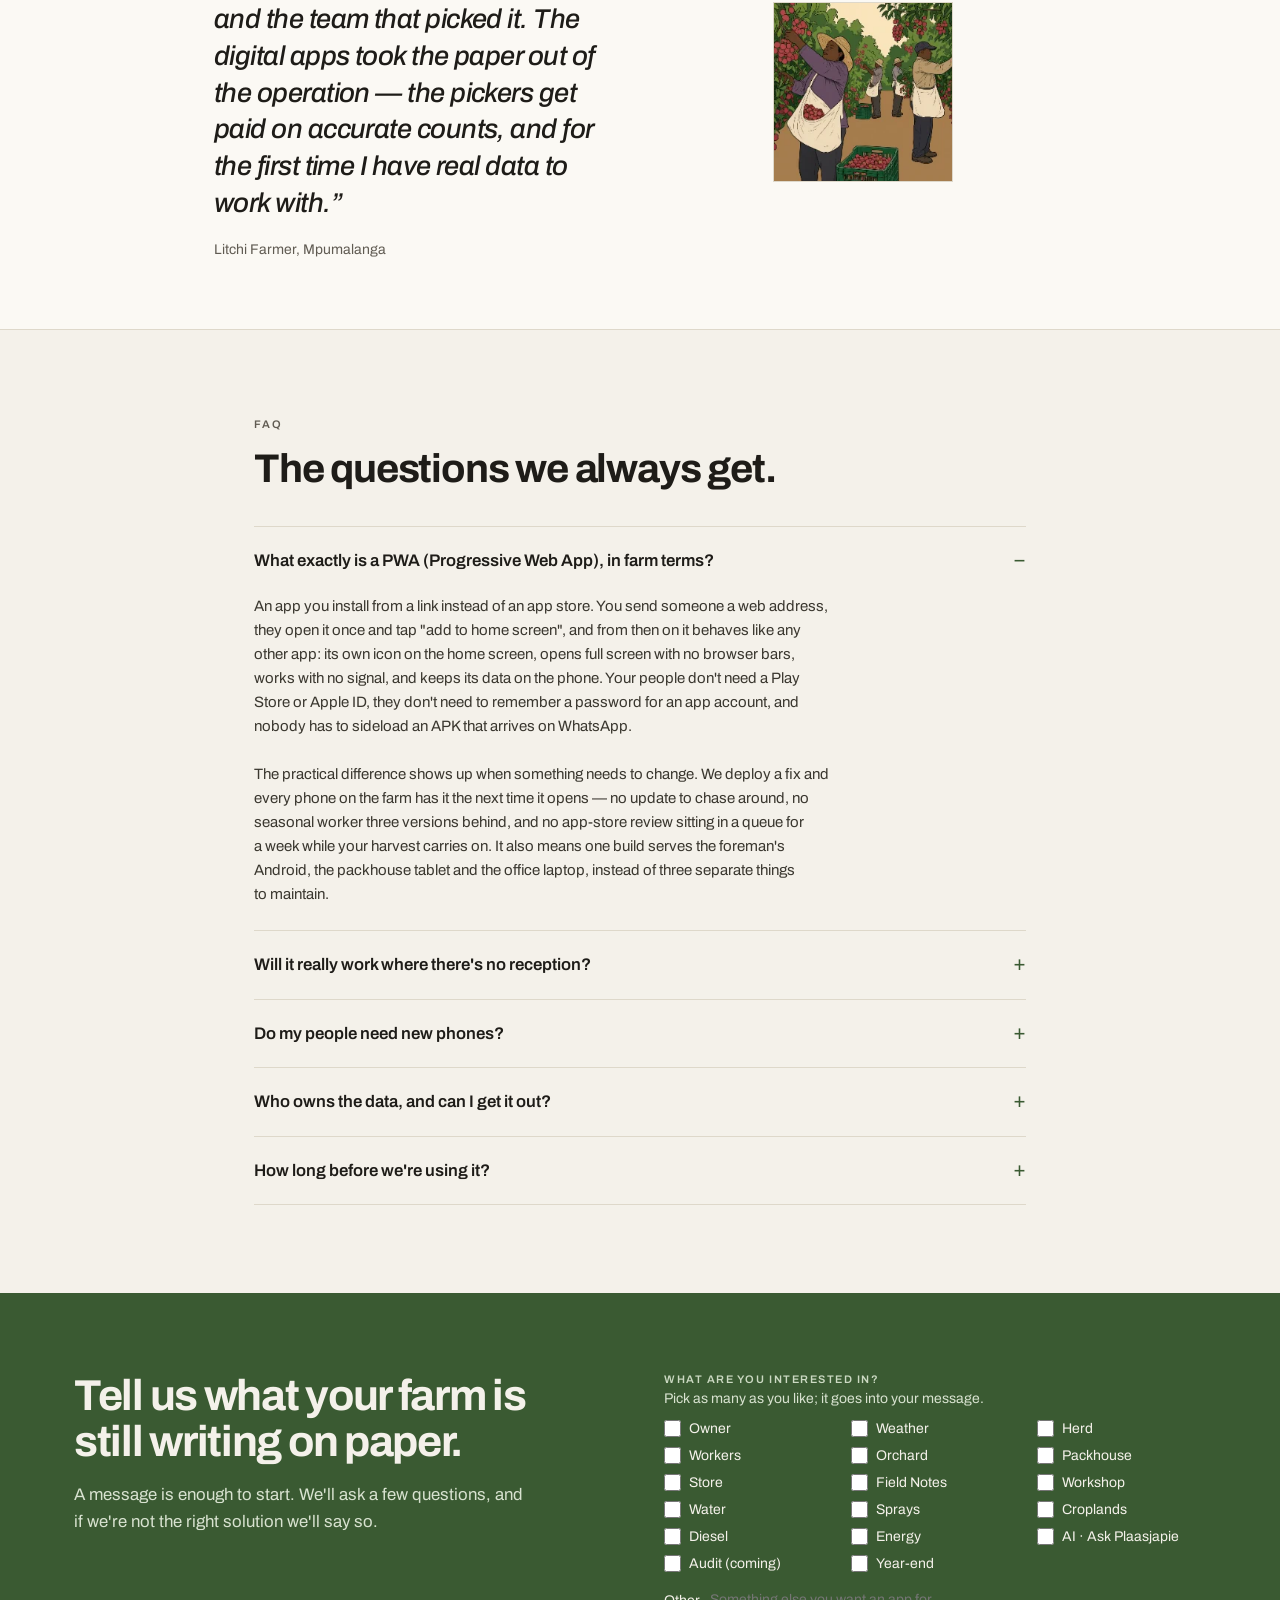
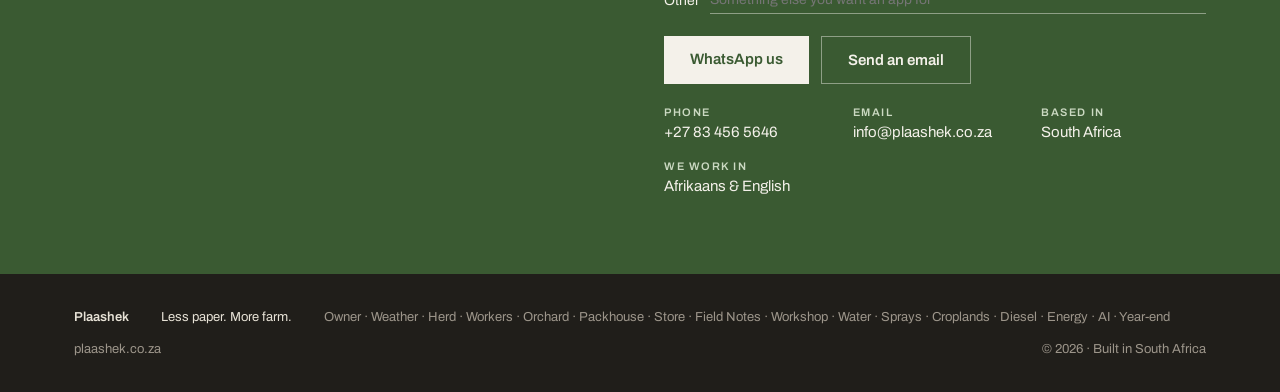
==== commit ca41668a: "Jaareinde is built The Year-end card loses its "Binnekort" tag, says what shipped in v0.12.0 (one in" ====
--- a/en.html
+++ b/en.html
@@ -4,9 +4,9 @@
 <meta charset="utf-8">
 <meta name="viewport" content="width=device-width, initial-scale=1">
 <title>Plaashek — Farm software for orchards, herds and packhouses</title>
-<meta name="description" content="Fourteen apps that take the farm off paper: weather, livestock, workers and payroll, harvest, packhouse, store, field notes, workshop, water, sprays, field crops, diesel, electricity and AI. Built to work offline, in the field." />
+<meta name="description" content="Fifteen apps that take the farm off paper: weather, livestock, workers and payroll, harvest, packhouse, store, field notes, workshop, water, sprays, field crops, diesel, electricity, AI and year-end. Built to work offline, in the field." />
 <meta property="og:title" content="Plaashek — Farm software for orchards, herds and packhouses" />
-<meta property="og:description" content="Fourteen apps that take the farm off paper — weather, livestock, workers, harvest, packhouse, store, water, field crops, diesel, electricity, AI. Built to work offline, in the field." />
+<meta property="og:description" content="Fifteen apps that take the farm off paper — weather, livestock, workers, harvest, packhouse, store, water, field crops, diesel, electricity, AI, year-end. Built to work offline, in the field." />
 <meta property="og:type" content="website" />
 <meta property="og:url" content="https://plaashek.co.za/en.html" />
 <meta property="og:locale" content="en_ZA" />
@@ -475,6 +475,26 @@
 
     <article style="background:#FBF9F4;border:1px solid #DED8CA;display:flex;flex-direction:column">
       <div style="position:relative;aspect-ratio:16/10;background:#E8E3D6;border-bottom:1px solid #DED8CA">
+        <img src="photos/pcs-app-jaareinde.webp" alt="" loading="lazy" style="position:absolute;inset:0;width:100%;height:100%;object-fit:cover;display:block">
+      </div>
+      <div style="padding:26px;display:flex;flex-direction:column;gap:14px;flex:1">
+        <div style="display:flex;align-items:center;gap:10px;flex-wrap:wrap">
+          <svg viewBox="0 0 24 24" style="width:22px;height:22px;display:block;flex:0 0 auto" fill="none" stroke="#3A5A32" stroke-width="1.8" stroke-linecap="round" stroke-linejoin="round" aria-hidden="true"><path d="M4 6h16v14H4z"></path><path d="M4 10h16M8 3v4M16 3v4"></path><path d="M9 15l2 2 4-4"></path></svg>
+          <h3 style="margin:0;font-size:1.45rem;font-weight:700;letter-spacing:-0.02em">Year-end</h3>
+          <span style="font-size:11px;font-weight:600;letter-spacing:0.12em;text-transform:uppercase;color:#3A5A32">For the accountant</span>
+        </div>
+        <p style="margin:0;font-size:15px;line-height:1.55;color:#3A372F">The accountant's year-end pack from what Plaashek already holds: one indexed zip with an index PDF, an Excel workbook of schedules and every document filed under its reference, so the financial statements and the tax return are compiled faster and with fewer queries.</p>
+        <ul style="margin:auto 0 0;padding:16px 0 0;list-style:none;display:flex;flex-direction:column;gap:8px;font-size:14px;color:#605B52;border-top:1px solid #E7E1D3">
+          <li>Every app gives its year's schedules; a checklist shows what is there and what is still missing</li>
+          <li>Year-end counts scheduled ahead: the herd, the store and the diesel dip</li>
+          <li>Quantities reconcile before money does: cartons, head, litres and stock against the records</li>
+          <li>Not bookkeeping: the pack feeds your accountant's Sage, Xero, Pastel or CaseWare</li>
+        </ul>
+      </div>
+    </article>
+
+    <article style="background:#FBF9F4;border:1px solid #DED8CA;display:flex;flex-direction:column">
+      <div style="position:relative;aspect-ratio:16/10;background:#E8E3D6;border-bottom:1px solid #DED8CA">
         <img src="photos/pcs-app-oudit.webp" alt="" loading="lazy" style="position:absolute;inset:0;width:100%;height:100%;object-fit:cover;display:block">
       </div>
       <div style="padding:26px;display:flex;flex-direction:column;gap:14px;flex:1">
@@ -488,25 +508,6 @@
           <li>Evidence gathered automatically</li>
           <li>Gaps flagged before audit week</li>
           <li>Export and buyer requirements</li>
-        </ul>
-      </div>
-    </article>
-
-    <article style="background:#FBF9F4;border:1px solid #DED8CA;display:flex;flex-direction:column">
-      <div style="position:relative;aspect-ratio:16/10;background:#E8E3D6;border-bottom:1px solid #DED8CA">
-        <img src="photos/pcs-app-jaareinde.webp" alt="" loading="lazy" style="position:absolute;inset:0;width:100%;height:100%;object-fit:cover;display:block">
-      </div>
-      <div style="padding:26px;display:flex;flex-direction:column;gap:14px;flex:1">
-        <div style="display:flex;align-items:center;gap:10px;flex-wrap:wrap">
-          <svg viewBox="0 0 24 24" style="width:22px;height:22px;display:block;flex:0 0 auto" fill="none" stroke="#3A5A32" stroke-width="1.8" stroke-linecap="round" stroke-linejoin="round" aria-hidden="true"><path d="M4 6h16v14H4z"></path><path d="M4 10h16M8 3v4M16 3v4"></path><path d="M9 15l2 2 4-4"></path></svg>
-          <h3 style="margin:0;font-size:1.45rem;font-weight:700;letter-spacing:-0.02em">Year-end</h3>
-          <span style="font-size:11px;font-weight:600;letter-spacing:0.12em;text-transform:uppercase;color:#3A5A32">For the accountant</span>
-        </div>
-        <p style="margin:0;font-size:15px;line-height:1.55;color:#3A372F">The accountant's year-end box, built from what Plaashek already holds: the store, the herd, the diesel and payroll as at year-end, in one pack for Sage, Xero, Pastel or CaseWare.</p>
-        <ul style="margin:auto 0 0;padding:16px 0 0;list-style:none;display:flex;flex-direction:column;gap:8px;font-size:14px;color:#605B52;border-top:1px solid #E7E1D3">
-          <li>Year-end counts scheduled ahead in each app's own screen</li>
-          <li>One locked pack with index and documents</li>
-          <li>Not bookkeeping: Year-end feeds your accountant's system</li>
         </ul>
       </div>
     </article>
@@ -611,7 +612,7 @@
       </div>
       <div style="background:#201E1A;color:#F4F1EA;border:1px solid #201E1A;padding:30px;display:flex;flex-direction:column;gap:14px">
         <h3 style="margin:0;font-size:1.2rem;font-weight:700">Select what you need</h3>
-        <p style="margin:0;font-size:15px;line-height:1.55;color:#E7E2D6;flex:1">Weather and Workers are in; pick the apps your operation still needs: harvest, packhouse, livestock, store, water, sprays, field crops, workshop, diesel, electricity, all on one set of data. Best value once more than one person is recording.</p>
+        <p style="margin:0;font-size:15px;line-height:1.55;color:#E7E2D6;flex:1">Weather and Workers are in; pick the apps your operation still needs: harvest, packhouse, livestock, store, water, sprays, field crops, workshop, diesel, electricity, year-end, all on one set of data. Best value once more than one person is recording.</p>
         <p style="margin:0;font-size:13px;font-weight:600;letter-spacing:0.1em;text-transform:uppercase;color:#C6BDA6">Bundled licence</p>
       </div>
       <div style="background:#FBF9F4;border:1px solid #DED8CA;padding:30px;display:flex;flex-direction:column;gap:14px">
@@ -653,7 +654,7 @@
     </div>
 
     <div style="border-top:1px solid #DED8CA">
-      <details><summary style="width:100%;background:transparent;border:0;padding:22px 0;display:flex;gap:20px;align-items:baseline;text-align:left;cursor:pointer;color:#1E1C18;list-style:none" class="x16"><span style="flex:1;font-size:1.05rem;font-weight:600;line-height:1.4">Who owns the data, and can I get it out?</span><span class="fq" style="font-size:1.3rem;line-height:1;color:#3A5A32"></span></summary><p style="margin:0;padding:0 0 24px;max-width:64ch;font-size:15px;line-height:1.6;color:#3A372F">You do. Every record your people capture belongs to the farm, not to us. It is kept in your farm's own installation on a South African server, and nothing is sold, shared with a third party, or used to train anything outside your own operation. Two things send information to an AI model, and only once you switch them on: Plaasjapie sends the figures for the question you ask, and Diesel's invoice reading sends the photo of an invoice. Neither is used to train the model. Export to an Excel spreadsheet whenever you like, on your own schedule, and if you ever leave you take the full history with you in a format you can open without us. No exit fee, no data held hostage, no last-minute negotiation. We'd rather earn the next season than lock you in.<br><br>On the technical side we fit in with what you have. If there is already a server, an accounting package, a scale system or a packhouse line with its own software, we work alongside it and integrate where it makes sense. If there isn't much yet, we'll recommend what has actually worked on other farms — backups, connectivity, who holds which login — rather than sell you infrastructure you don't need.</p></details>
+      <details><summary style="width:100%;background:transparent;border:0;padding:22px 0;display:flex;gap:20px;align-items:baseline;text-align:left;cursor:pointer;color:#1E1C18;list-style:none" class="x16"><span style="flex:1;font-size:1.05rem;font-weight:600;line-height:1.4">Who owns the data, and can I get it out?</span><span class="fq" style="font-size:1.3rem;line-height:1;color:#3A5A32"></span></summary><p style="margin:0;padding:0 0 24px;max-width:64ch;font-size:15px;line-height:1.6;color:#3A372F">You do. Every record your people capture belongs to the farm, not to us — and your data never leaves the farm: nothing is sold, shared with a third party, or used to train anything outside your own operation. Only AI sends the figures for a question you ask to the language model, and only if you have AI on. Export to an Excel spreadsheet whenever you like, on your own schedule, and if you ever leave you take the full history with you in a format you can open without us. No exit fee, no data held hostage, no last-minute negotiation. We'd rather earn the next season than lock you in.<br><br>On the technical side we fit in with what you have. If there is already a server, an accounting package, a scale system or a packhouse line with its own software, we work alongside it and integrate where it makes sense. If there isn't much yet, we'll recommend what has actually worked on other farms — backups, connectivity, who holds which login — rather than sell you infrastructure you don't need.</p></details>
     </div>
 
     <div style="border-top:1px solid #DED8CA;border-bottom:1px solid #DED8CA">
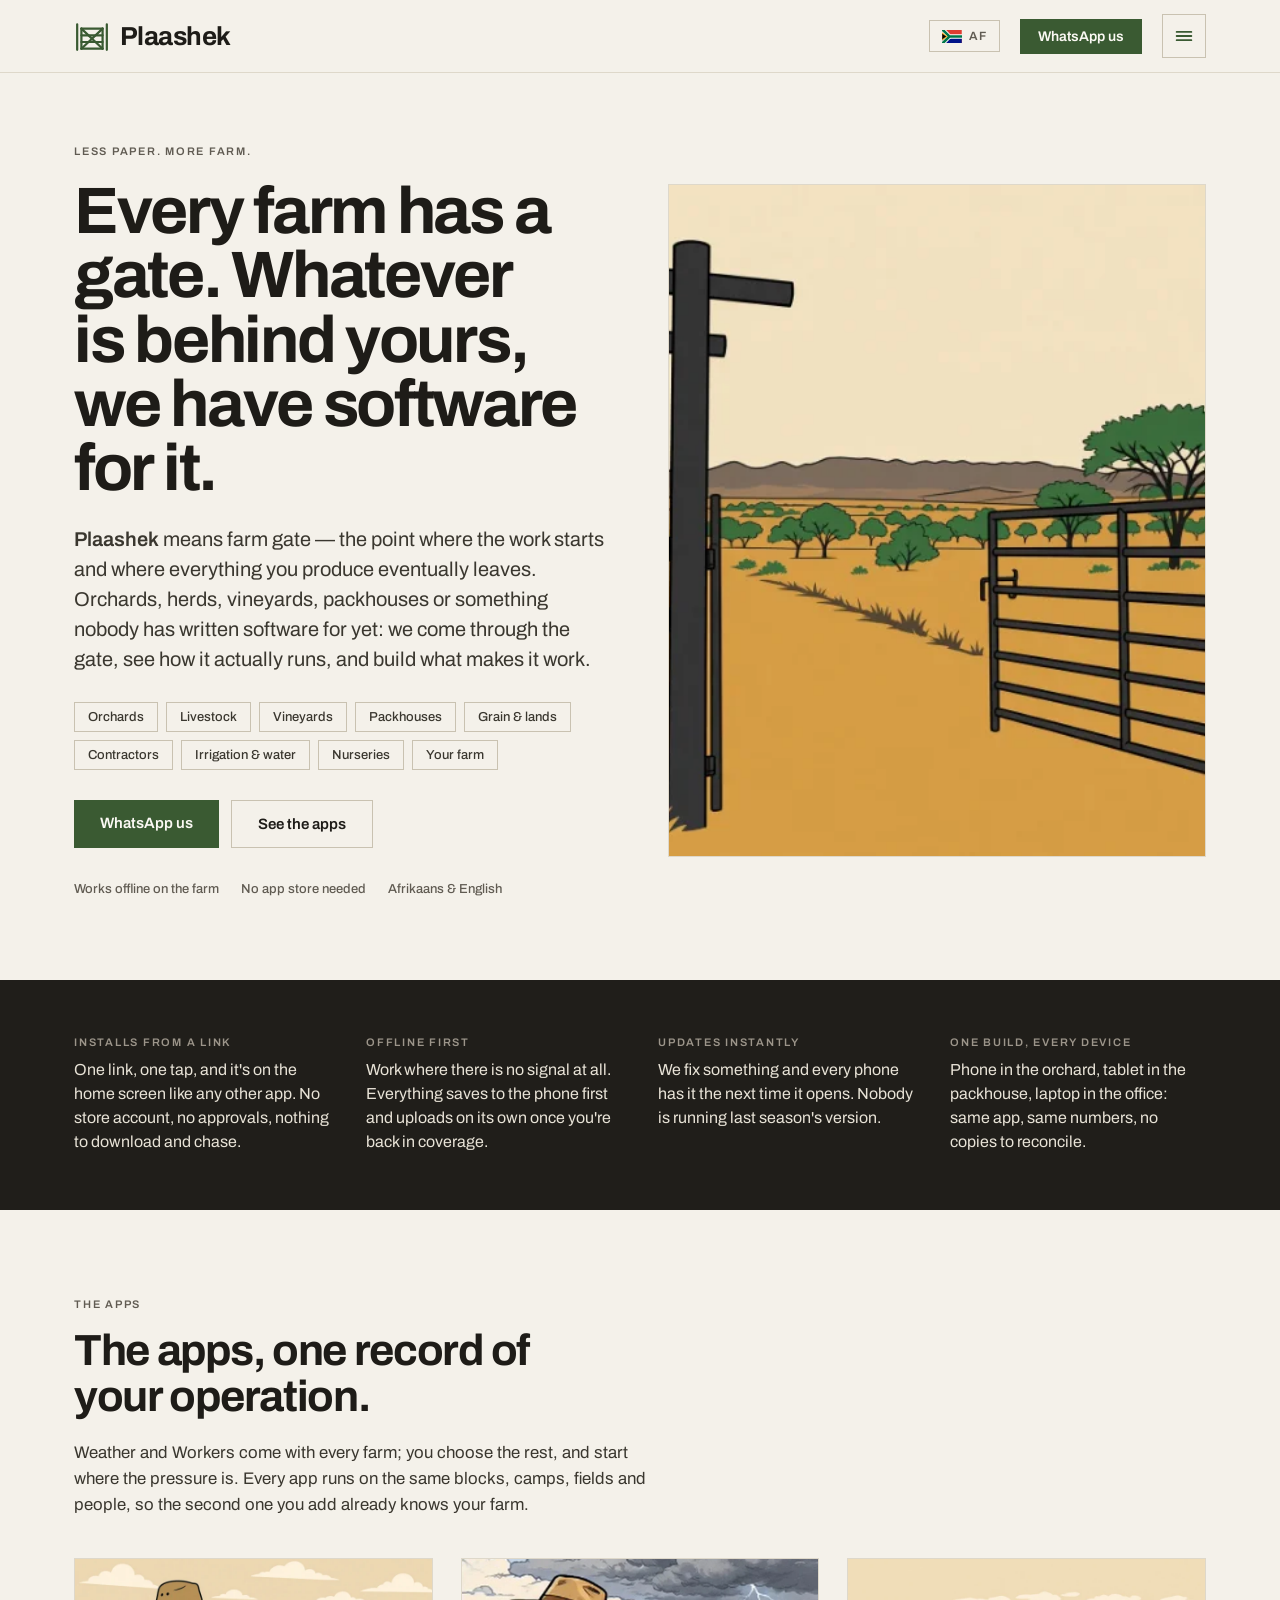
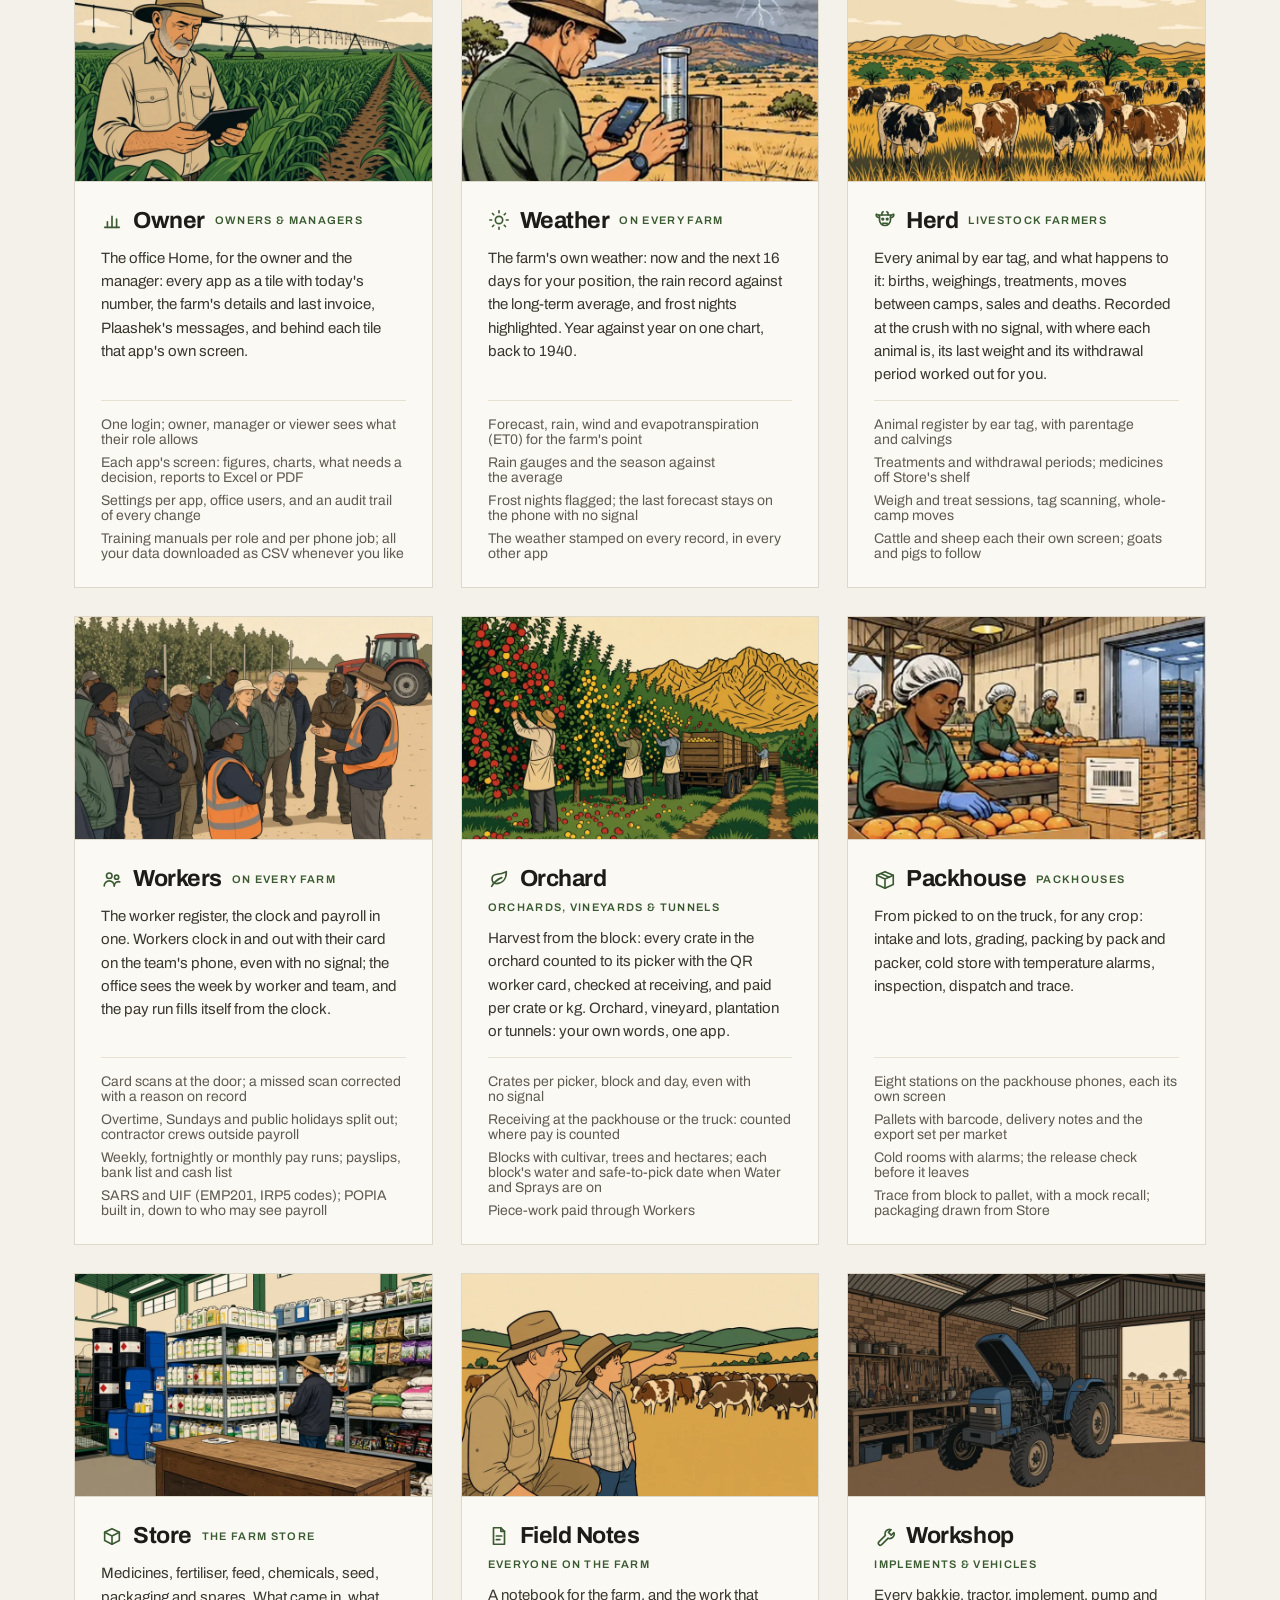
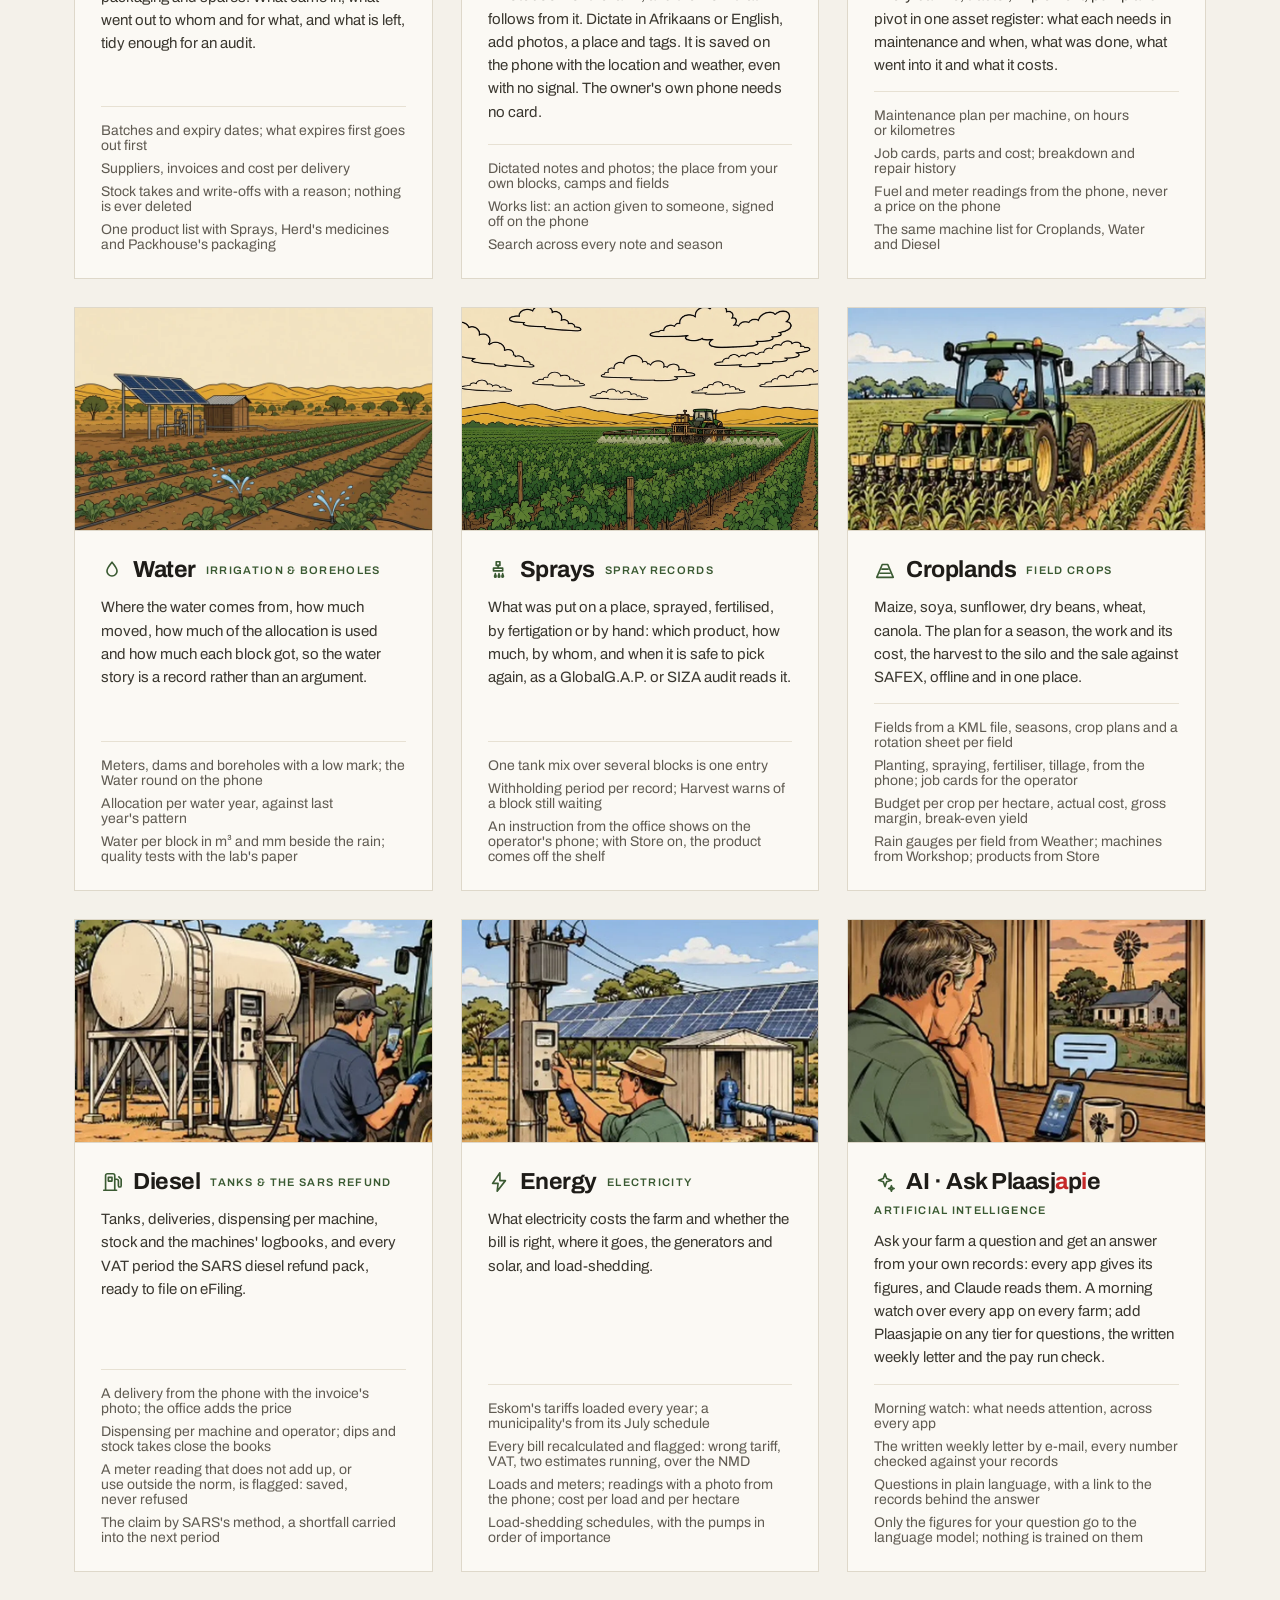
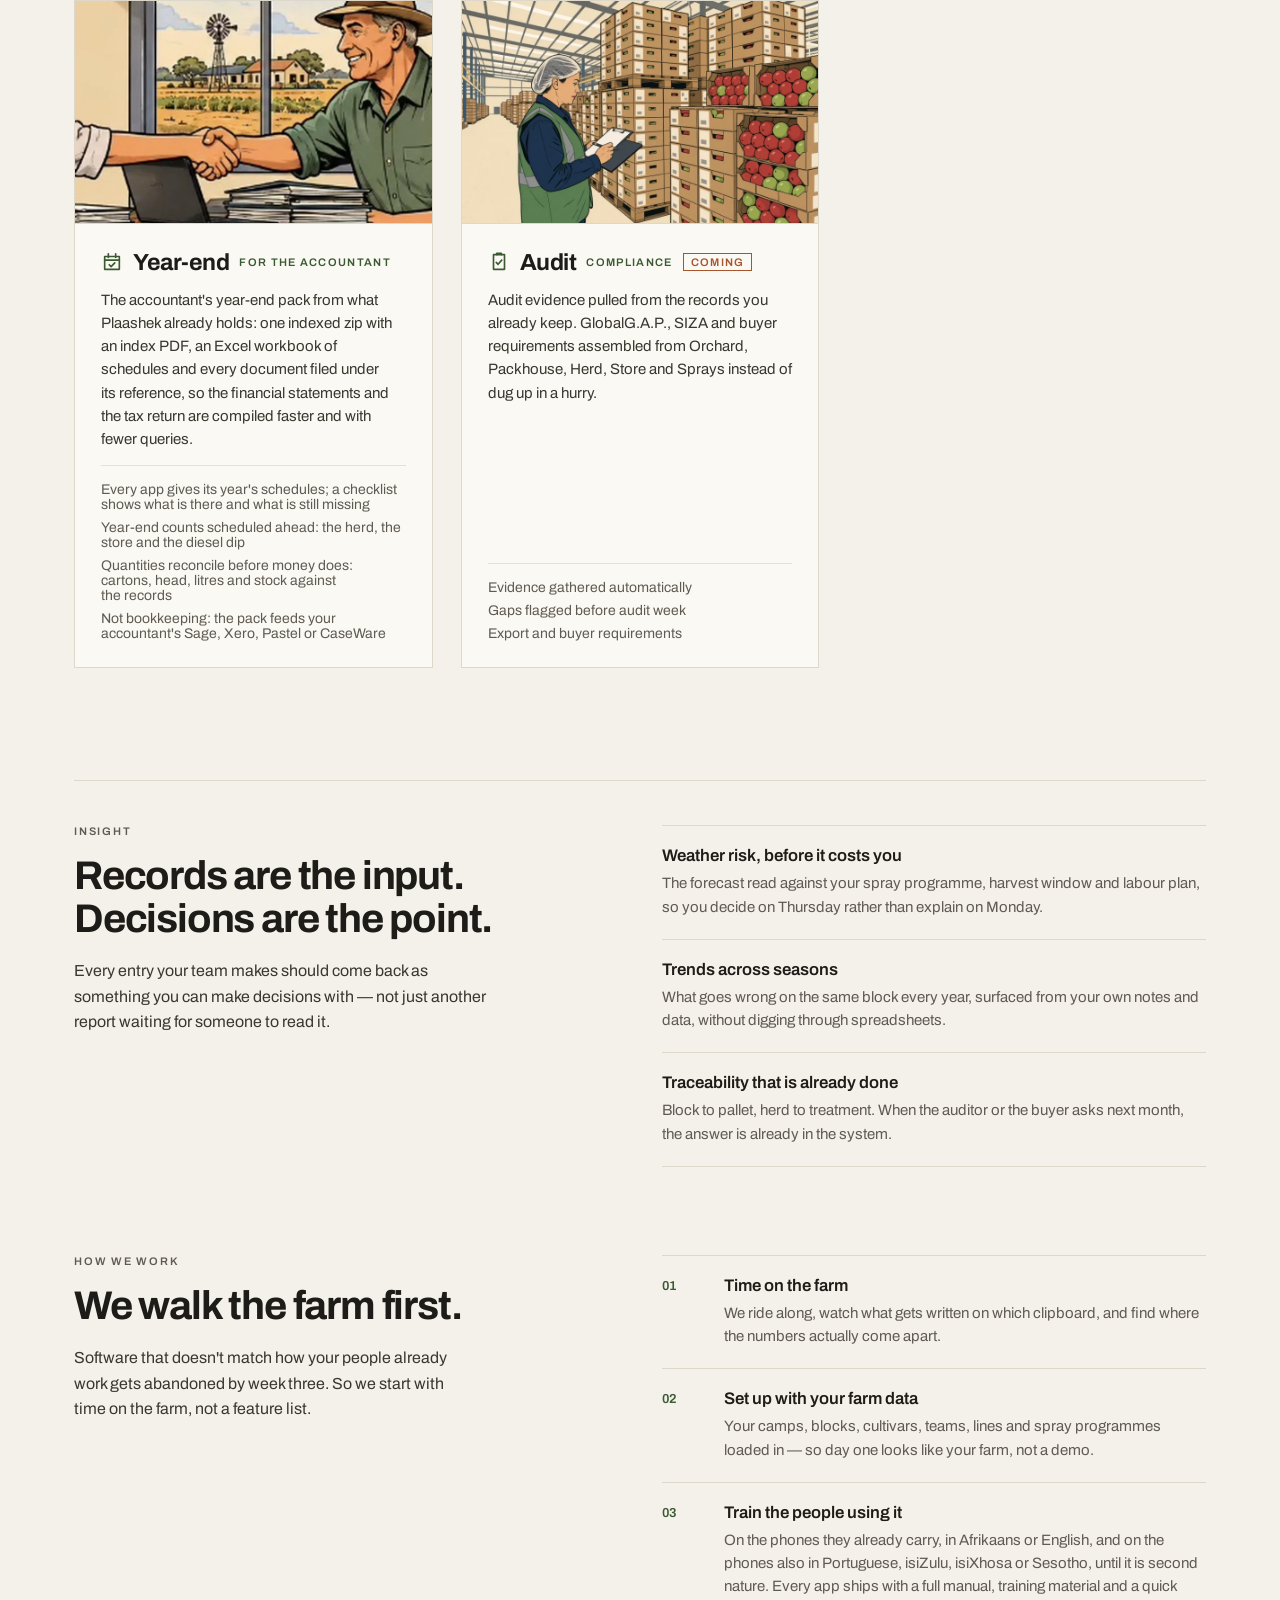
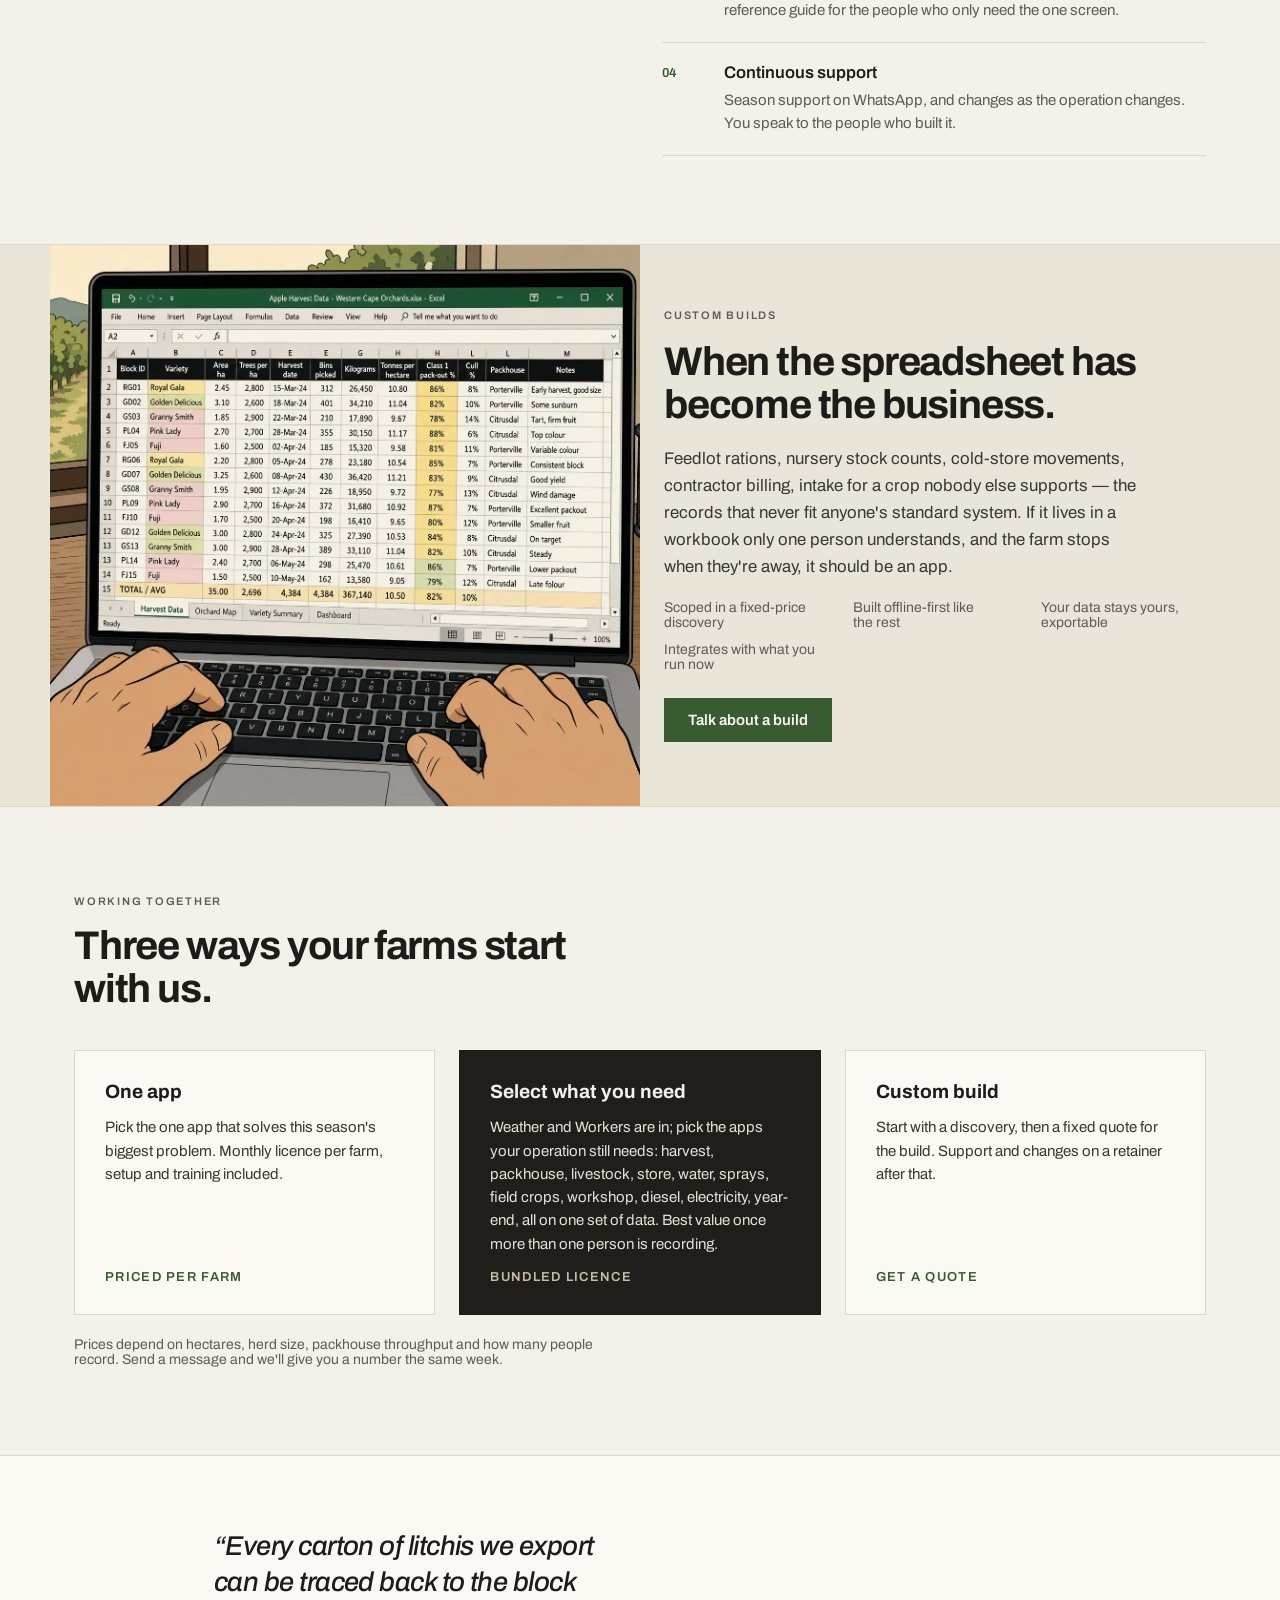
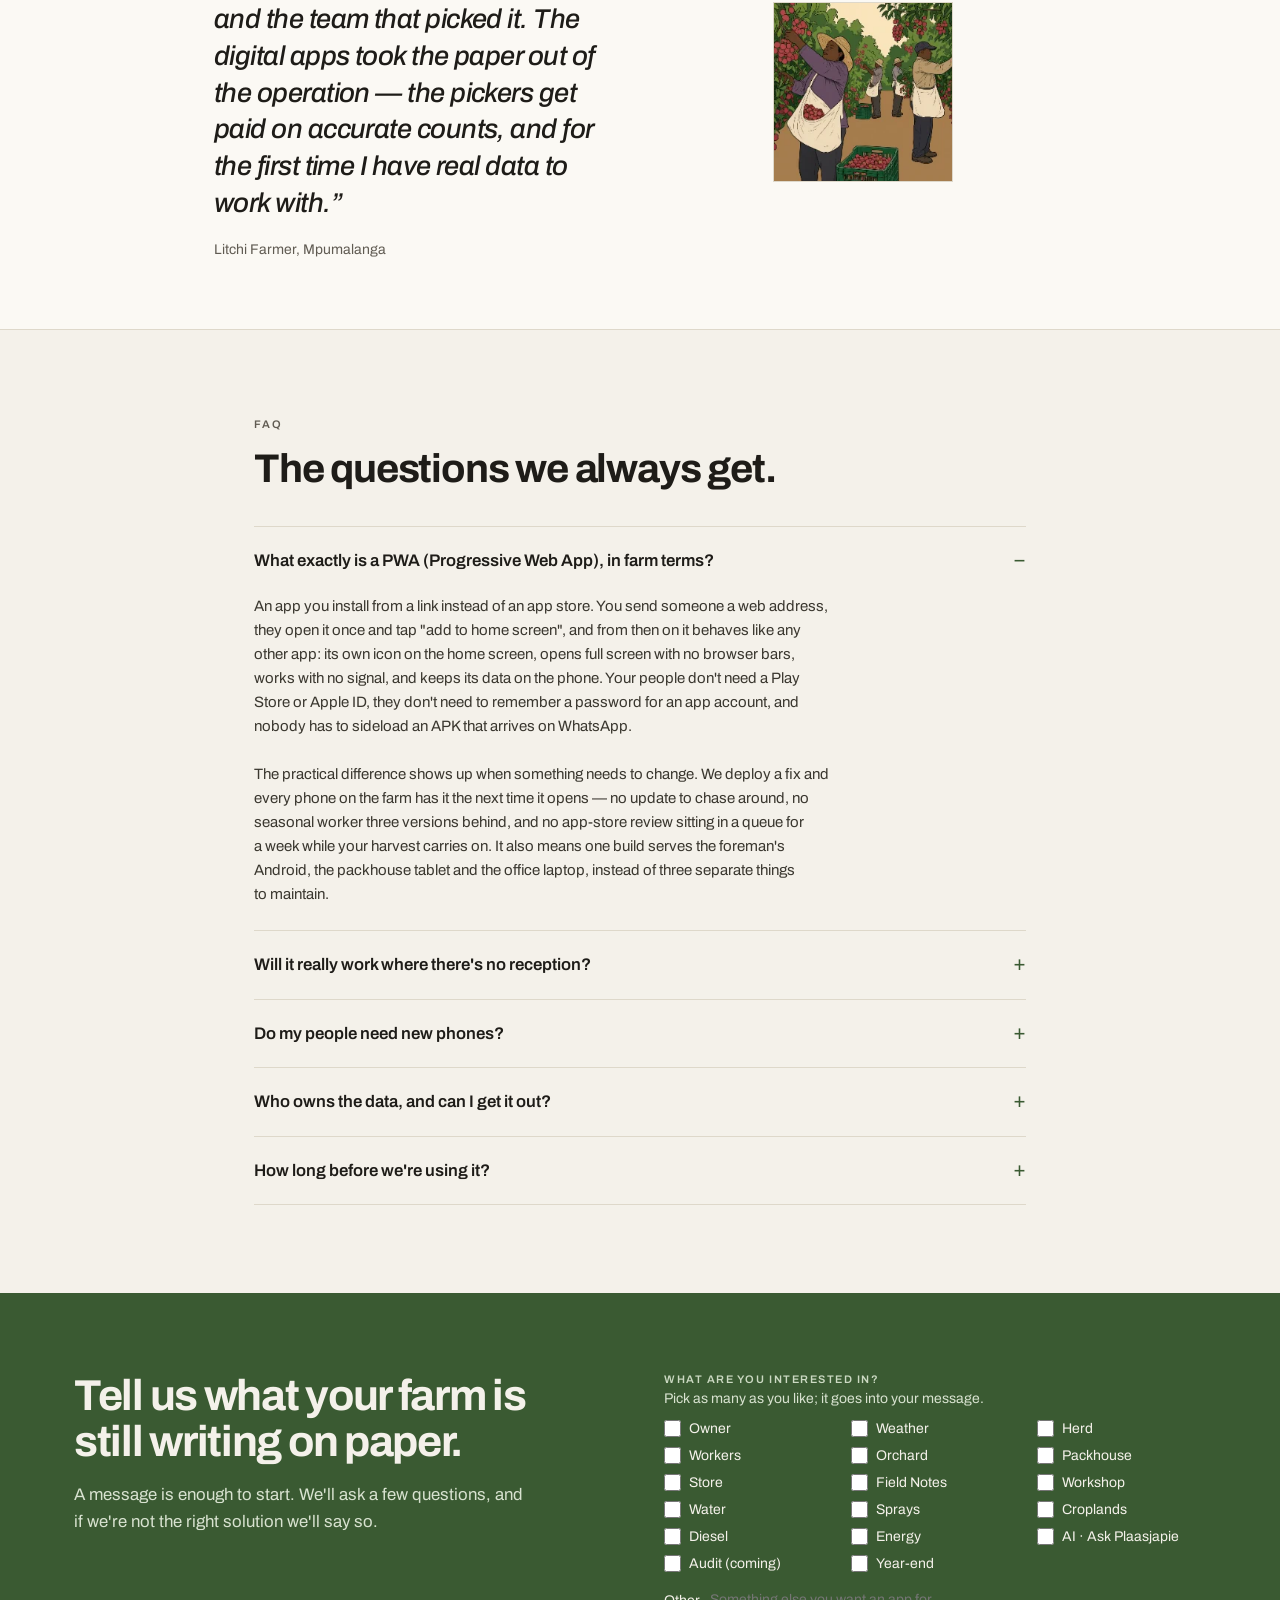
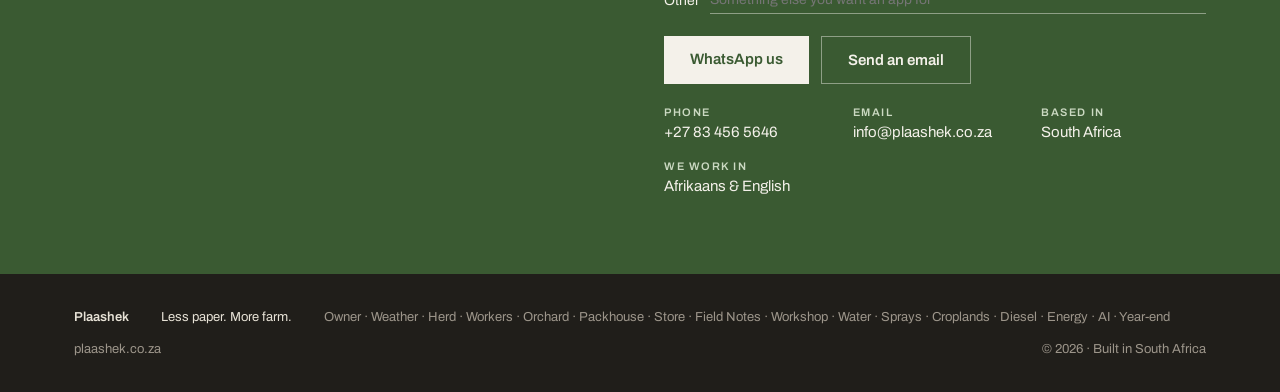
==== commit ed98899a: "Plaasjapie is a paid add-on on any tier; new tier app limits Co-Authored-By: Claude Opus 5.5 <norepl" ====
--- a/en.html
+++ b/en.html
@@ -463,10 +463,10 @@
           <h3 style="margin:0;font-size:1.45rem;font-weight:700;letter-spacing:-0.02em">AI · Ask Plaasj<span style="color:#C62828">a</span>p<span style="color:#C62828">i</span>e</h3>
           <span style="font-size:11px;font-weight:600;letter-spacing:0.12em;text-transform:uppercase;color:#3A5A32">Artificial intelligence</span>
         </div>
-        <p style="margin:0;font-size:15px;line-height:1.55;color:#3A372F">Ask your farm a question and get an answer from your own records: every app gives its figures, and Claude reads them. A morning watch over every app on every farm; the written weekly letter, unlimited questions and the pay run check in the full package.</p>
-        <ul style="margin:auto 0 0;padding:16px 0 0;list-style:none;display:flex;flex-direction:column;gap:8px;font-size:14px;color:#605B52;border-top:1px solid #E7E1D3">
-          <li>Morning watch: what needs attention, across every app, with "Ask why"</li>
-          <li>The week's figures by e-mail; the written letter in the full package</li>
+        <p style="margin:0;font-size:15px;line-height:1.55;color:#3A372F">Ask your farm a question and get an answer from your own records: every app gives its figures, and Claude reads them. A morning watch over every app on every farm; add Plaasjapie on any tier for questions, the written weekly letter and the pay run check.</p>
+        <ul style="margin:auto 0 0;padding:16px 0 0;list-style:none;display:flex;flex-direction:column;gap:8px;font-size:14px;color:#605B52;border-top:1px solid #E7E1D3">
+          <li>Morning watch: what needs attention, across every app</li>
+          <li>The written weekly letter by e-mail, every number checked against your records</li>
           <li>Questions in plain language, with a link to the records behind the answer</li>
           <li>Only the figures for your question go to the language model; nothing is trained on them</li>
         </ul>
@@ -654,7 +654,7 @@
     </div>
 
     <div style="border-top:1px solid #DED8CA">
-      <details><summary style="width:100%;background:transparent;border:0;padding:22px 0;display:flex;gap:20px;align-items:baseline;text-align:left;cursor:pointer;color:#1E1C18;list-style:none" class="x16"><span style="flex:1;font-size:1.05rem;font-weight:600;line-height:1.4">Who owns the data, and can I get it out?</span><span class="fq" style="font-size:1.3rem;line-height:1;color:#3A5A32"></span></summary><p style="margin:0;padding:0 0 24px;max-width:64ch;font-size:15px;line-height:1.6;color:#3A372F">You do. Every record your people capture belongs to the farm, not to us — and your data never leaves the farm: nothing is sold, shared with a third party, or used to train anything outside your own operation. Only AI sends the figures for a question you ask to the language model, and only if you have AI on. Export to an Excel spreadsheet whenever you like, on your own schedule, and if you ever leave you take the full history with you in a format you can open without us. No exit fee, no data held hostage, no last-minute negotiation. We'd rather earn the next season than lock you in.<br><br>On the technical side we fit in with what you have. If there is already a server, an accounting package, a scale system or a packhouse line with its own software, we work alongside it and integrate where it makes sense. If there isn't much yet, we'll recommend what has actually worked on other farms — backups, connectivity, who holds which login — rather than sell you infrastructure you don't need.</p></details>
+      <details><summary style="width:100%;background:transparent;border:0;padding:22px 0;display:flex;gap:20px;align-items:baseline;text-align:left;cursor:pointer;color:#1E1C18;list-style:none" class="x16"><span style="flex:1;font-size:1.05rem;font-weight:600;line-height:1.4">Who owns the data, and can I get it out?</span><span class="fq" style="font-size:1.3rem;line-height:1;color:#3A5A32"></span></summary><p style="margin:0;padding:0 0 24px;max-width:64ch;font-size:15px;line-height:1.6;color:#3A372F">You do. Every record your people capture belongs to the farm, not to us. It is kept in your farm's own installation on a South African server, and nothing is sold, shared with a third party, or used to train anything outside your own operation. Two things send information to an AI model, and only once you switch them on: Plaasjapie sends the figures for the question you ask, and Diesel's invoice reading sends the photo of an invoice. Neither is used to train the model. Export to an Excel spreadsheet whenever you like, on your own schedule, and if you ever leave you take the full history with you in a format you can open without us. No exit fee, no data held hostage, no last-minute negotiation. We'd rather earn the next season than lock you in.<br><br>On the technical side we fit in with what you have. If there is already a server, an accounting package, a scale system or a packhouse line with its own software, we work alongside it and integrate where it makes sense. If there isn't much yet, we'll recommend what has actually worked on other farms — backups, connectivity, who holds which login — rather than sell you infrastructure you don't need.</p></details>
     </div>
 
     <div style="border-top:1px solid #DED8CA;border-bottom:1px solid #DED8CA">
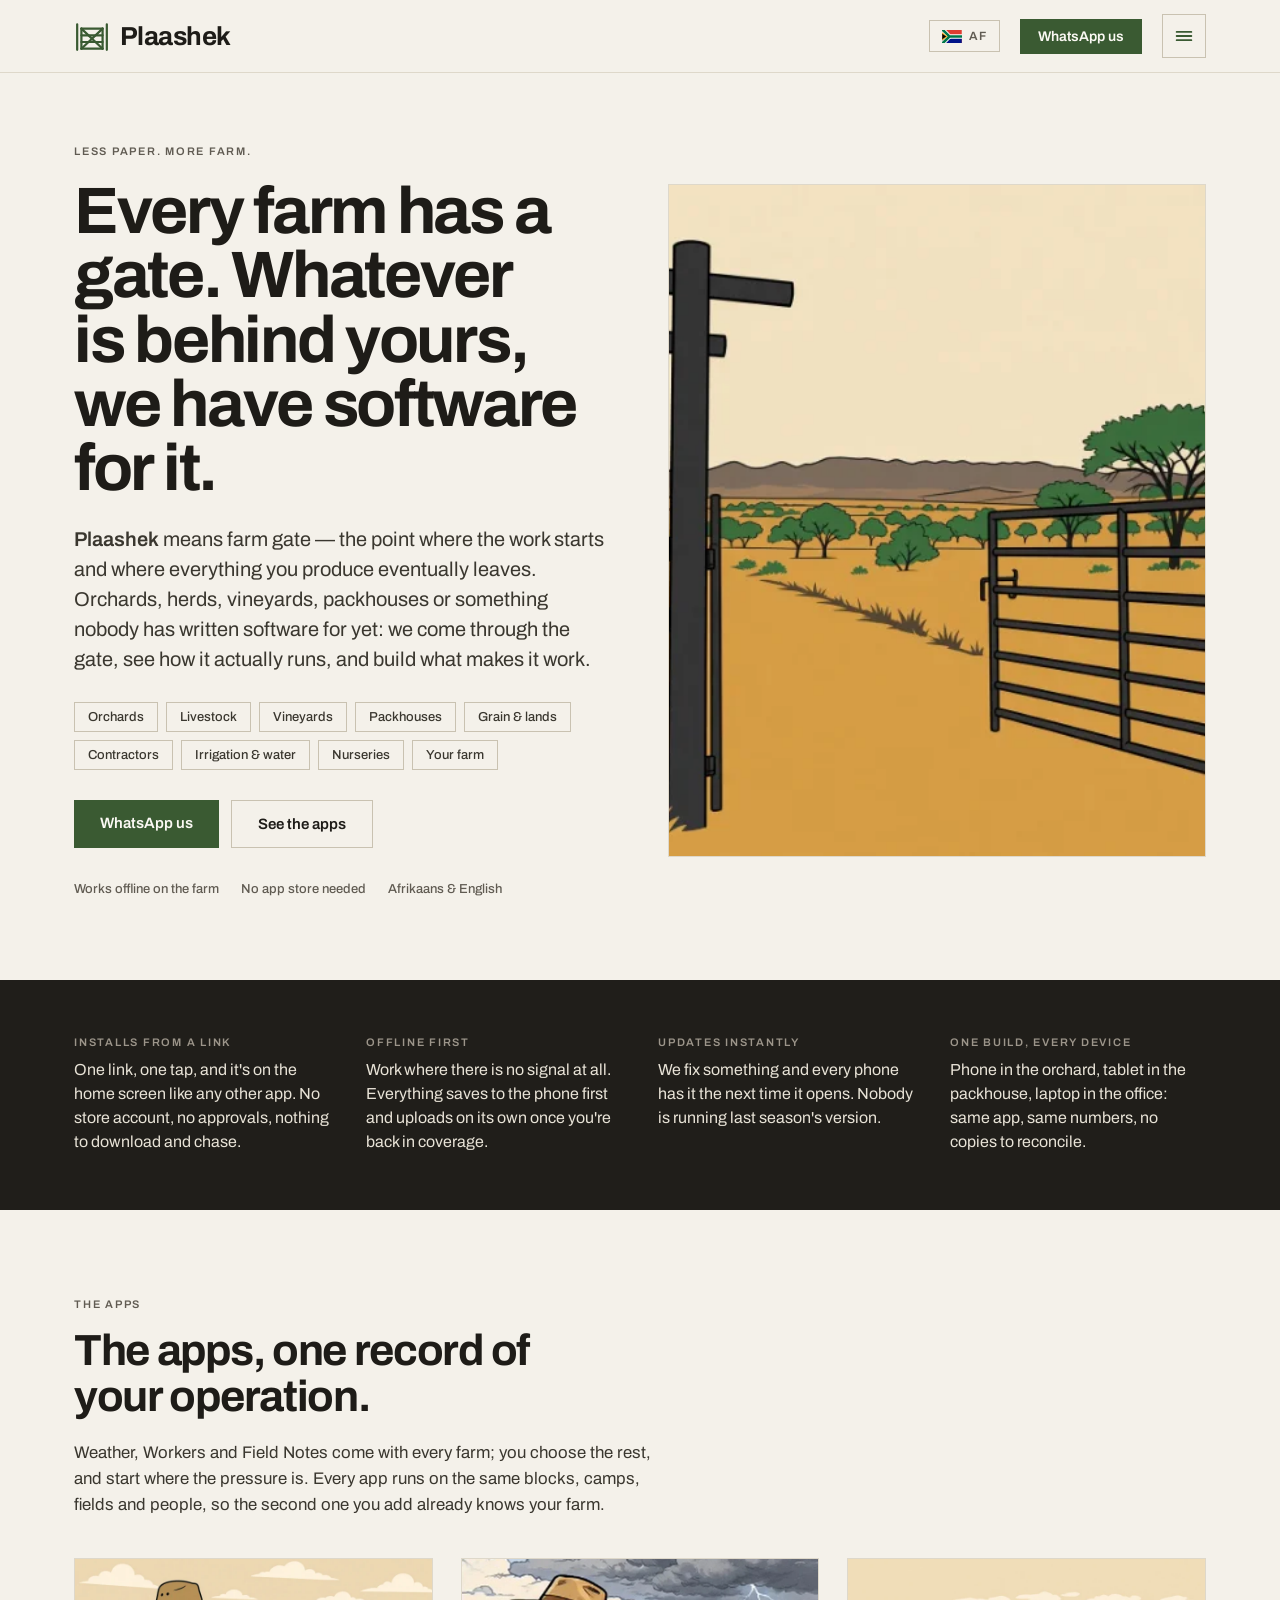
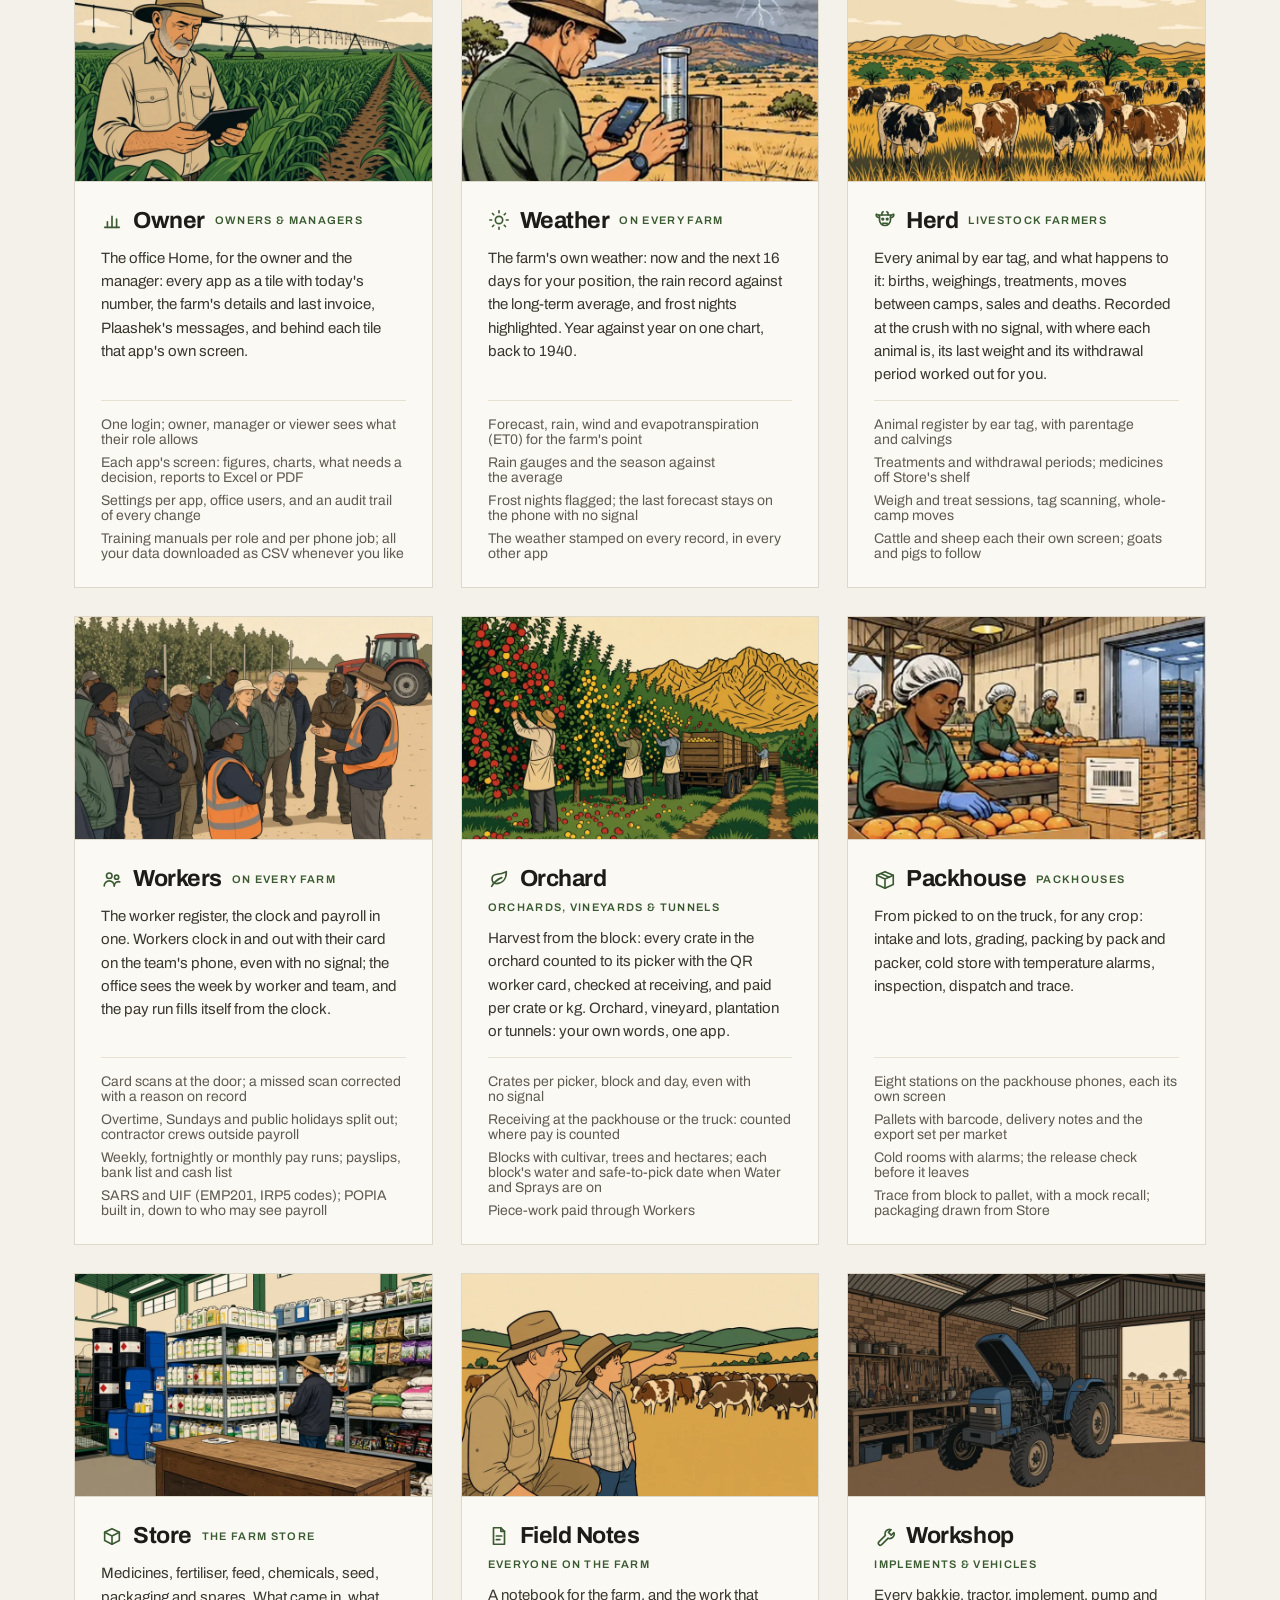
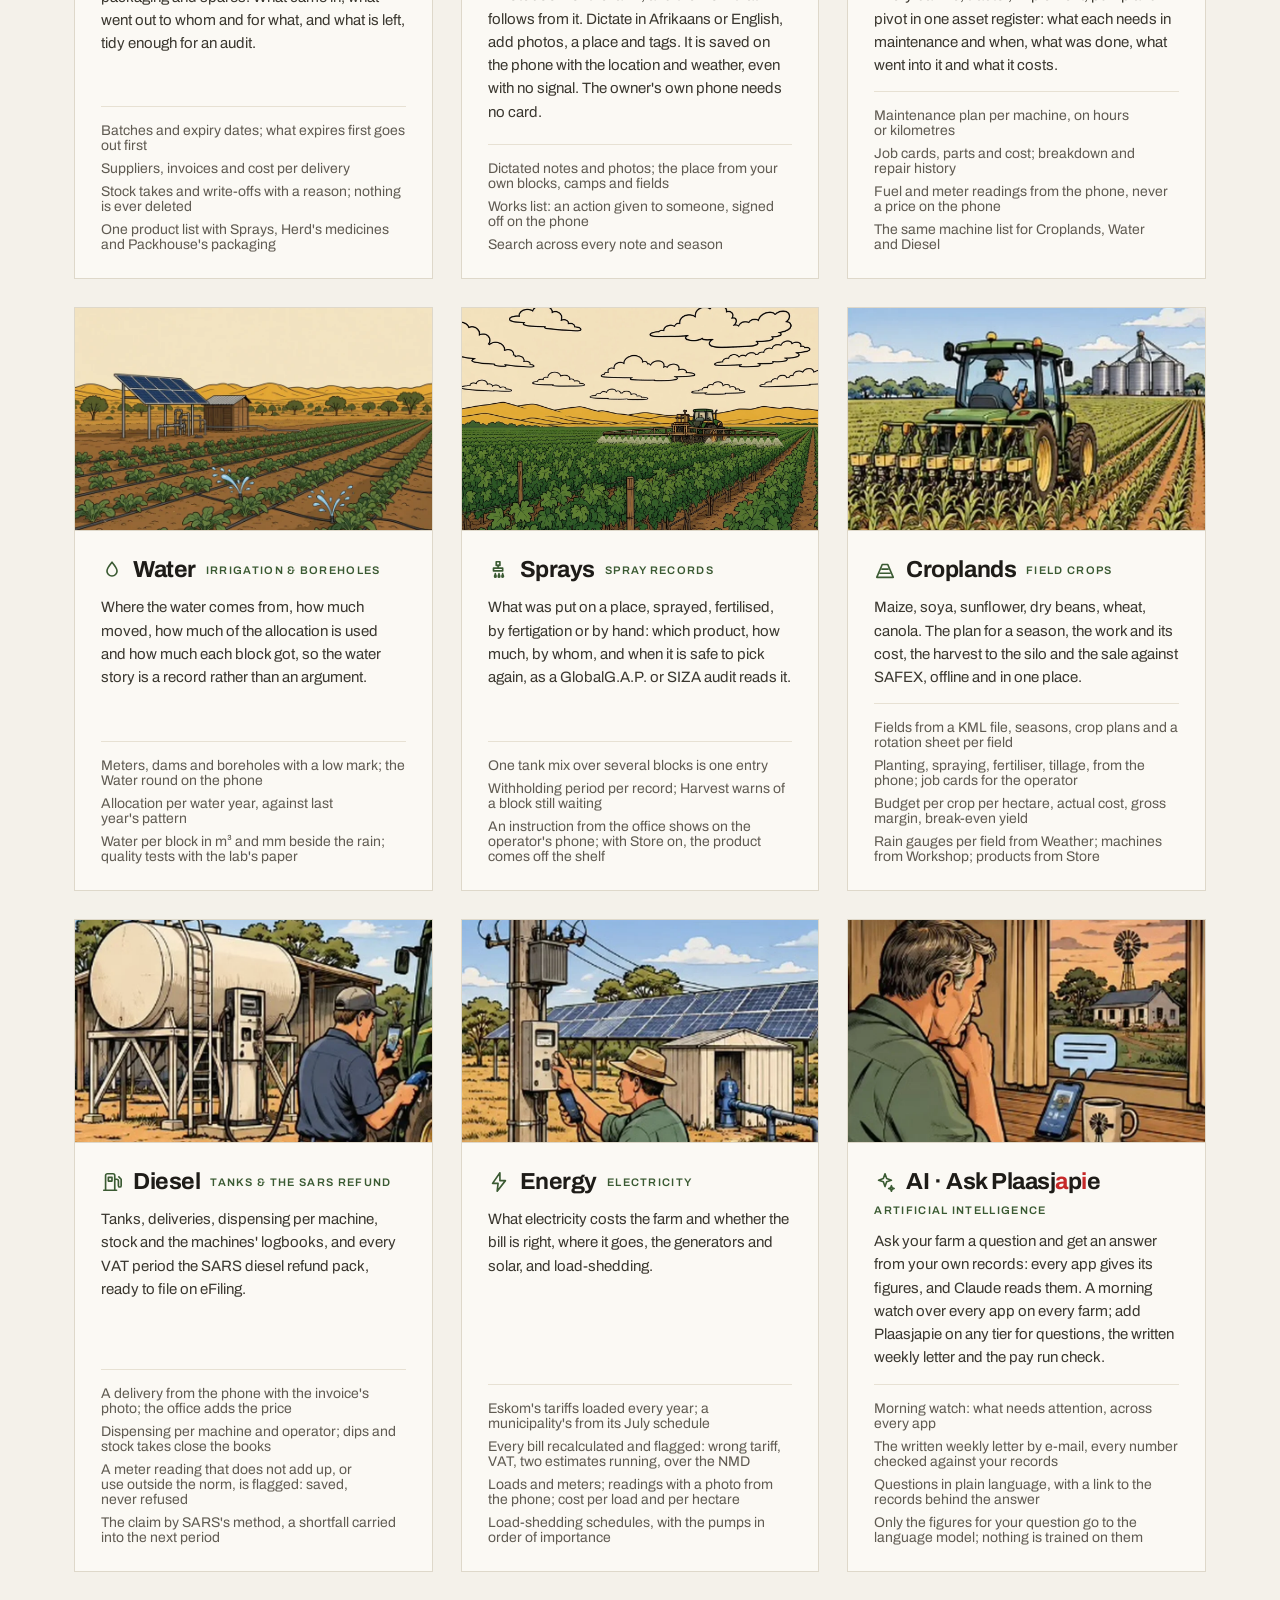
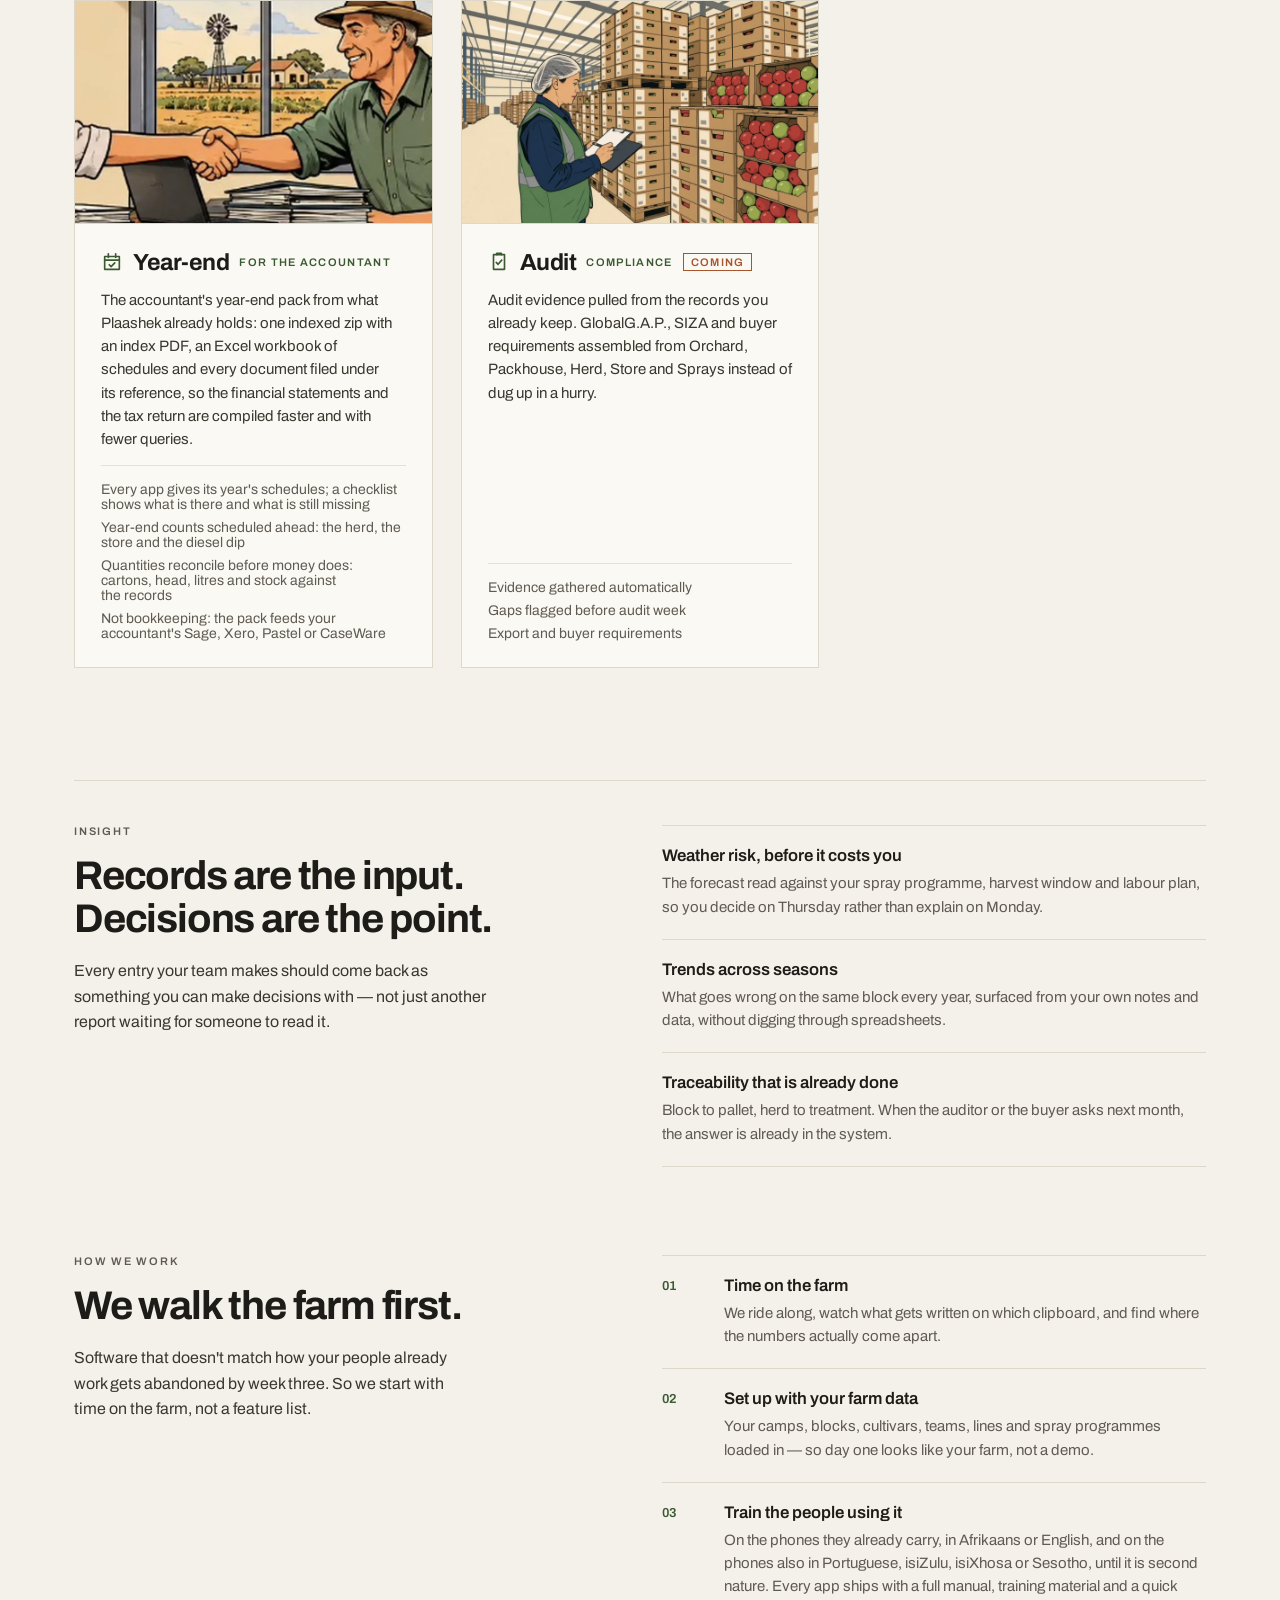
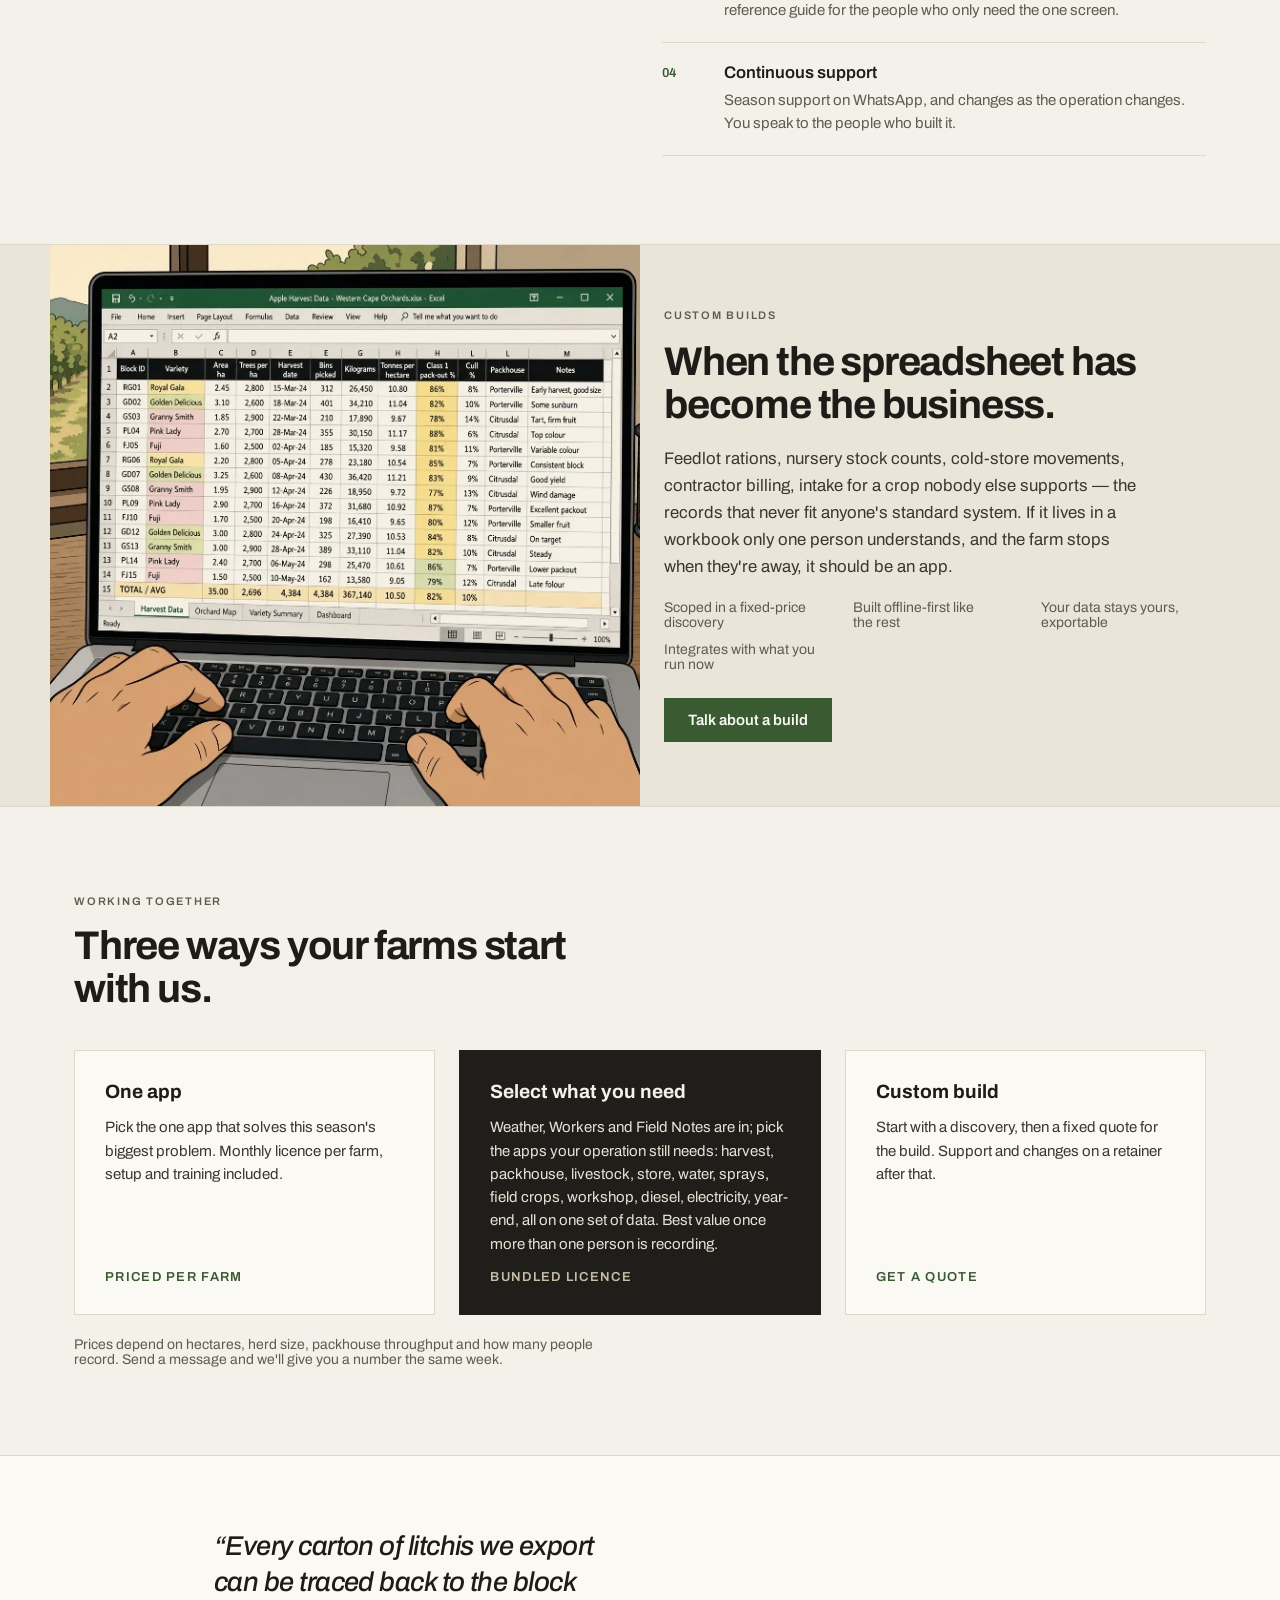
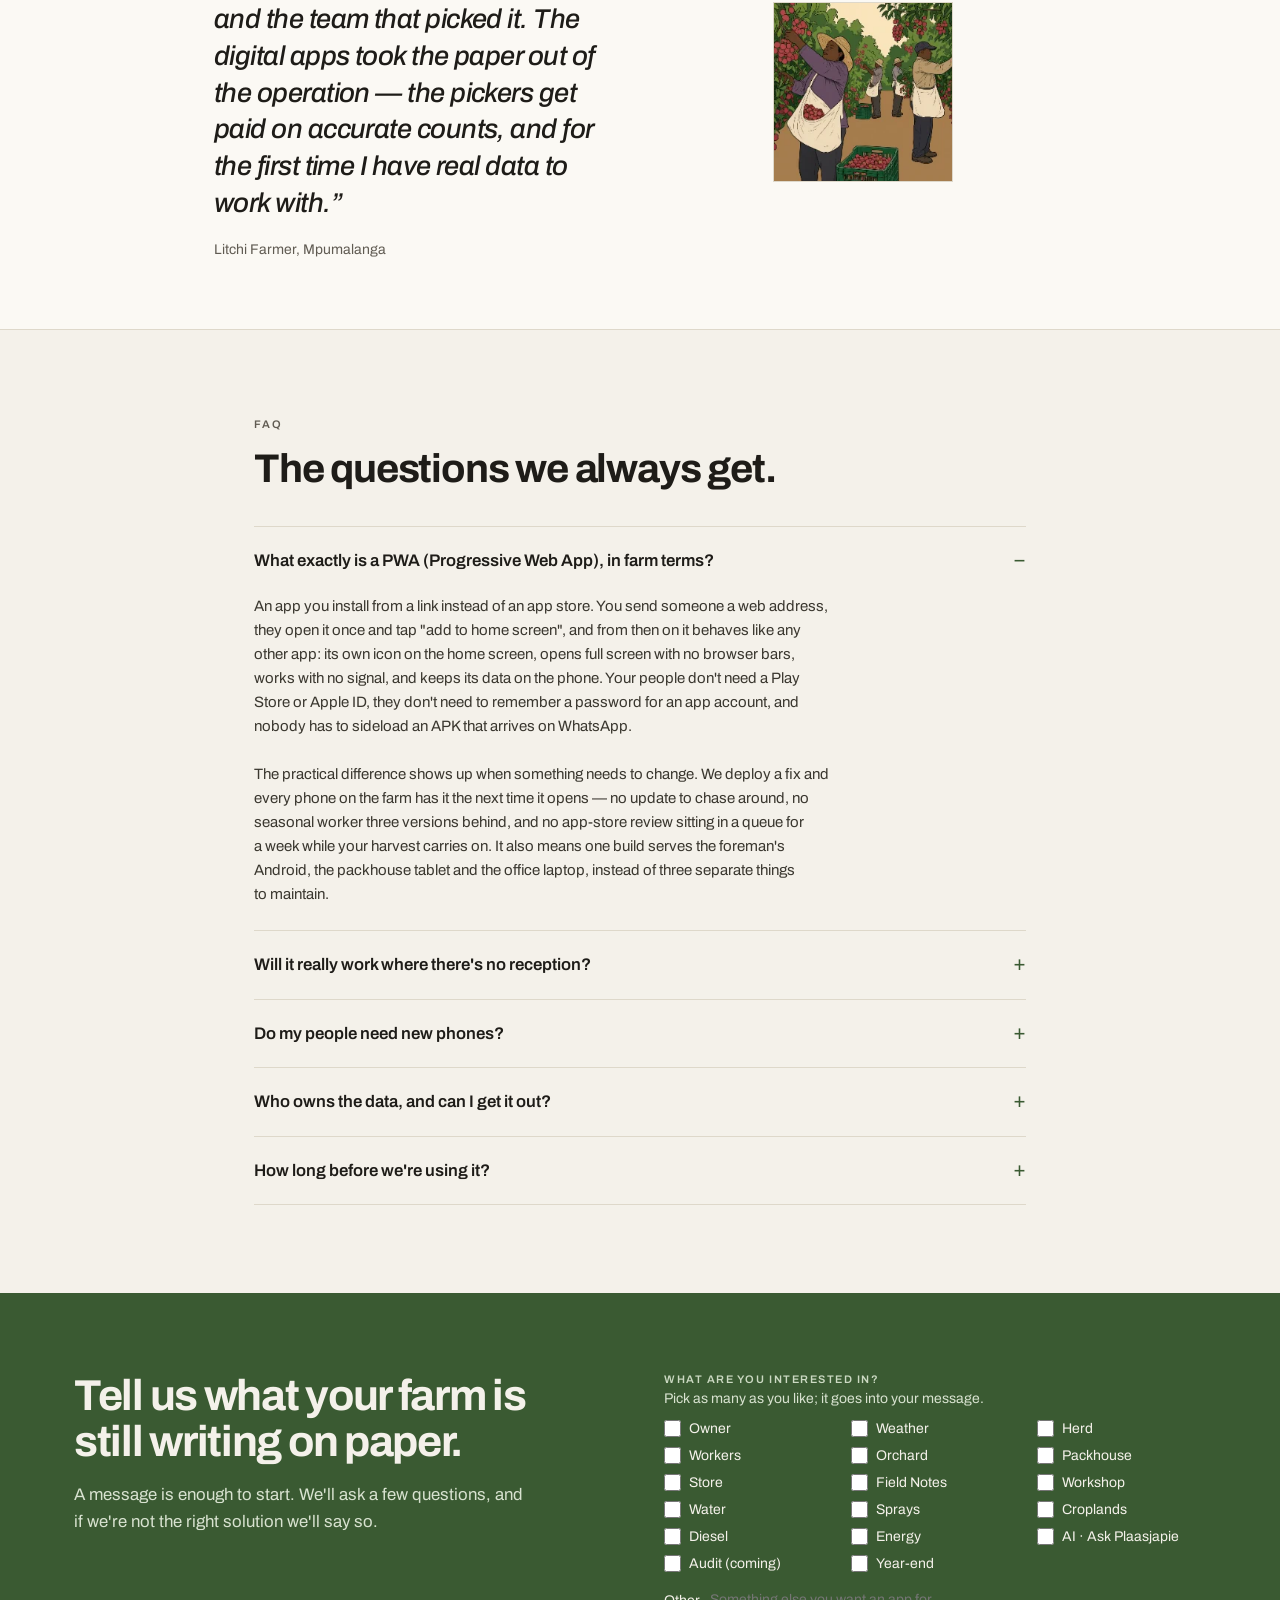
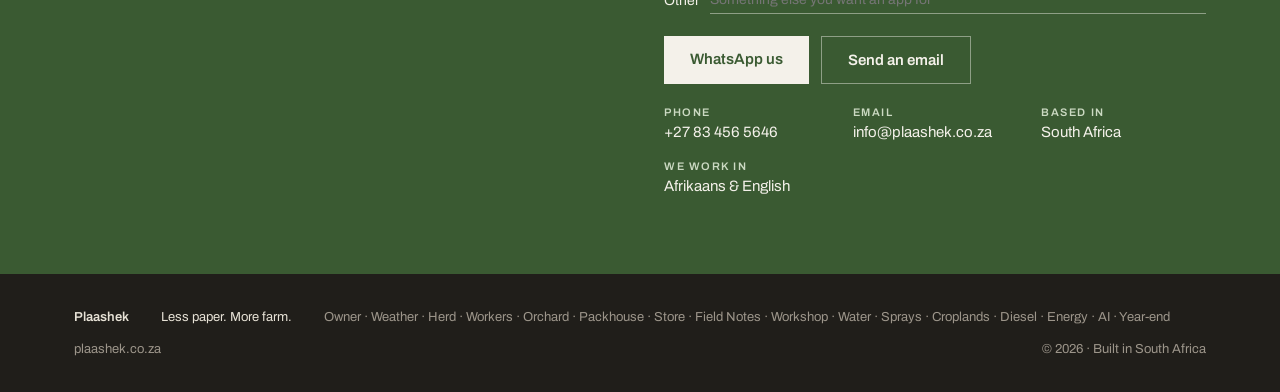
==== commit 839268eb: "Veldnotas comes with every farm, beside Weather and Workers The owner's call of 11 November 2026: Ve" ====
--- a/en.html
+++ b/en.html
@@ -171,7 +171,7 @@
   <section id="apps" style="max-width:1180px;margin:0 auto;padding:88px 24px 40px">
     <p style="margin:0 0 18px;font-size:11px;font-weight:600;letter-spacing:0.16em;text-transform:uppercase;color:#605B52">The apps</p>
     <h2 style="margin:0 0 20px;font-size:clamp(1.9rem,3.4vw,2.8rem);line-height:1.05;letter-spacing:-0.03em;font-weight:700;max-width:24ch">The apps, one record of your operation.</h2>
-    <p style="margin:0;font-size:1.05rem;line-height:1.55;color:#3A372F;max-width:58ch">Weather and Workers come with every farm; you choose the rest, and start where the pressure is. Every app runs on the same blocks, camps, fields and people, so the second one you add already knows your farm.</p>
+    <p style="margin:0;font-size:1.05rem;line-height:1.55;color:#3A372F;max-width:58ch">Weather, Workers and Field Notes come with every farm; you choose the rest, and start where the pressure is. Every app runs on the same blocks, camps, fields and people, so the second one you add already knows your farm.</p>
   </section>
 
   <section style="max-width:1180px;margin:0 auto;padding:0 24px 24px;display:grid;grid-template-columns:repeat(auto-fit,minmax(min(300px,100%),1fr));gap:28px">
@@ -612,7 +612,7 @@
       </div>
       <div style="background:#201E1A;color:#F4F1EA;border:1px solid #201E1A;padding:30px;display:flex;flex-direction:column;gap:14px">
         <h3 style="margin:0;font-size:1.2rem;font-weight:700">Select what you need</h3>
-        <p style="margin:0;font-size:15px;line-height:1.55;color:#E7E2D6;flex:1">Weather and Workers are in; pick the apps your operation still needs: harvest, packhouse, livestock, store, water, sprays, field crops, workshop, diesel, electricity, year-end, all on one set of data. Best value once more than one person is recording.</p>
+        <p style="margin:0;font-size:15px;line-height:1.55;color:#E7E2D6;flex:1">Weather, Workers and Field Notes are in; pick the apps your operation still needs: harvest, packhouse, livestock, store, water, sprays, field crops, workshop, diesel, electricity, year-end, all on one set of data. Best value once more than one person is recording.</p>
         <p style="margin:0;font-size:13px;font-weight:600;letter-spacing:0.1em;text-transform:uppercase;color:#C6BDA6">Bundled licence</p>
       </div>
       <div style="background:#FBF9F4;border:1px solid #DED8CA;padding:30px;display:flex;flex-direction:column;gap:14px">
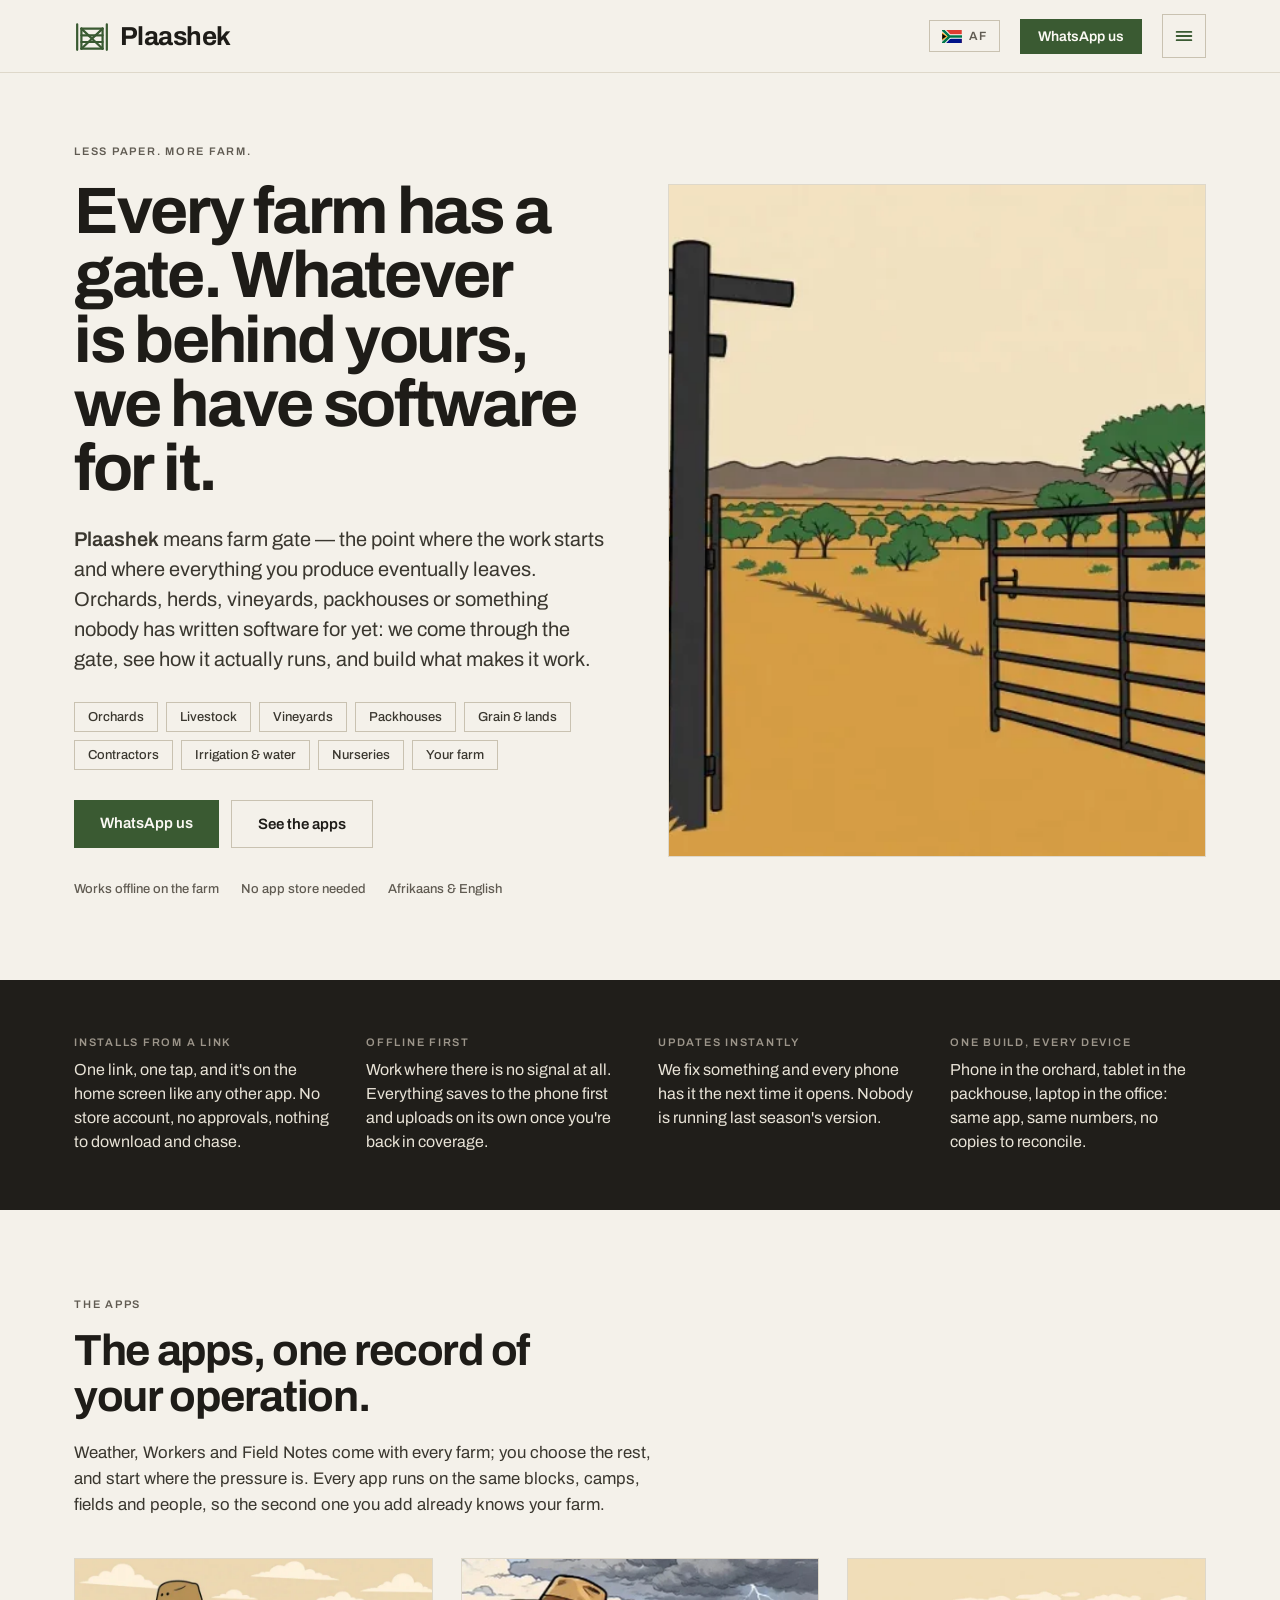
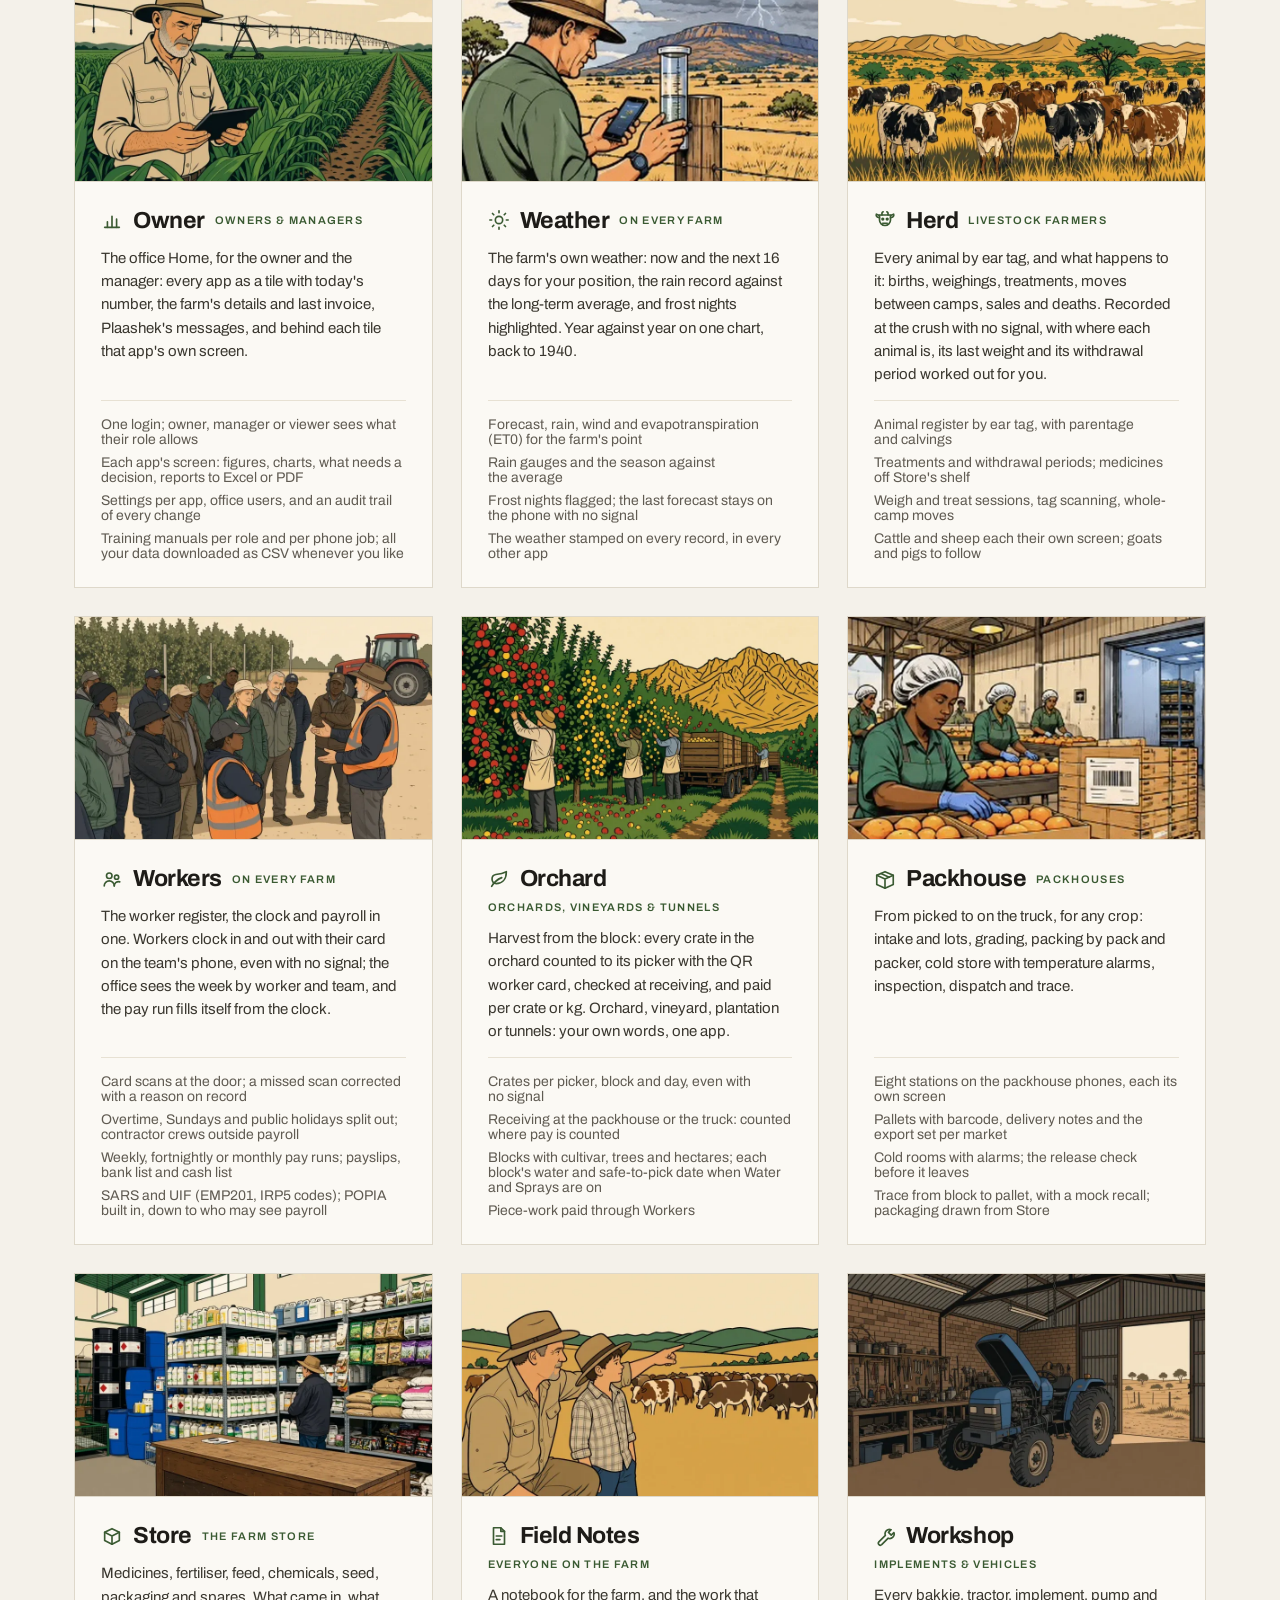
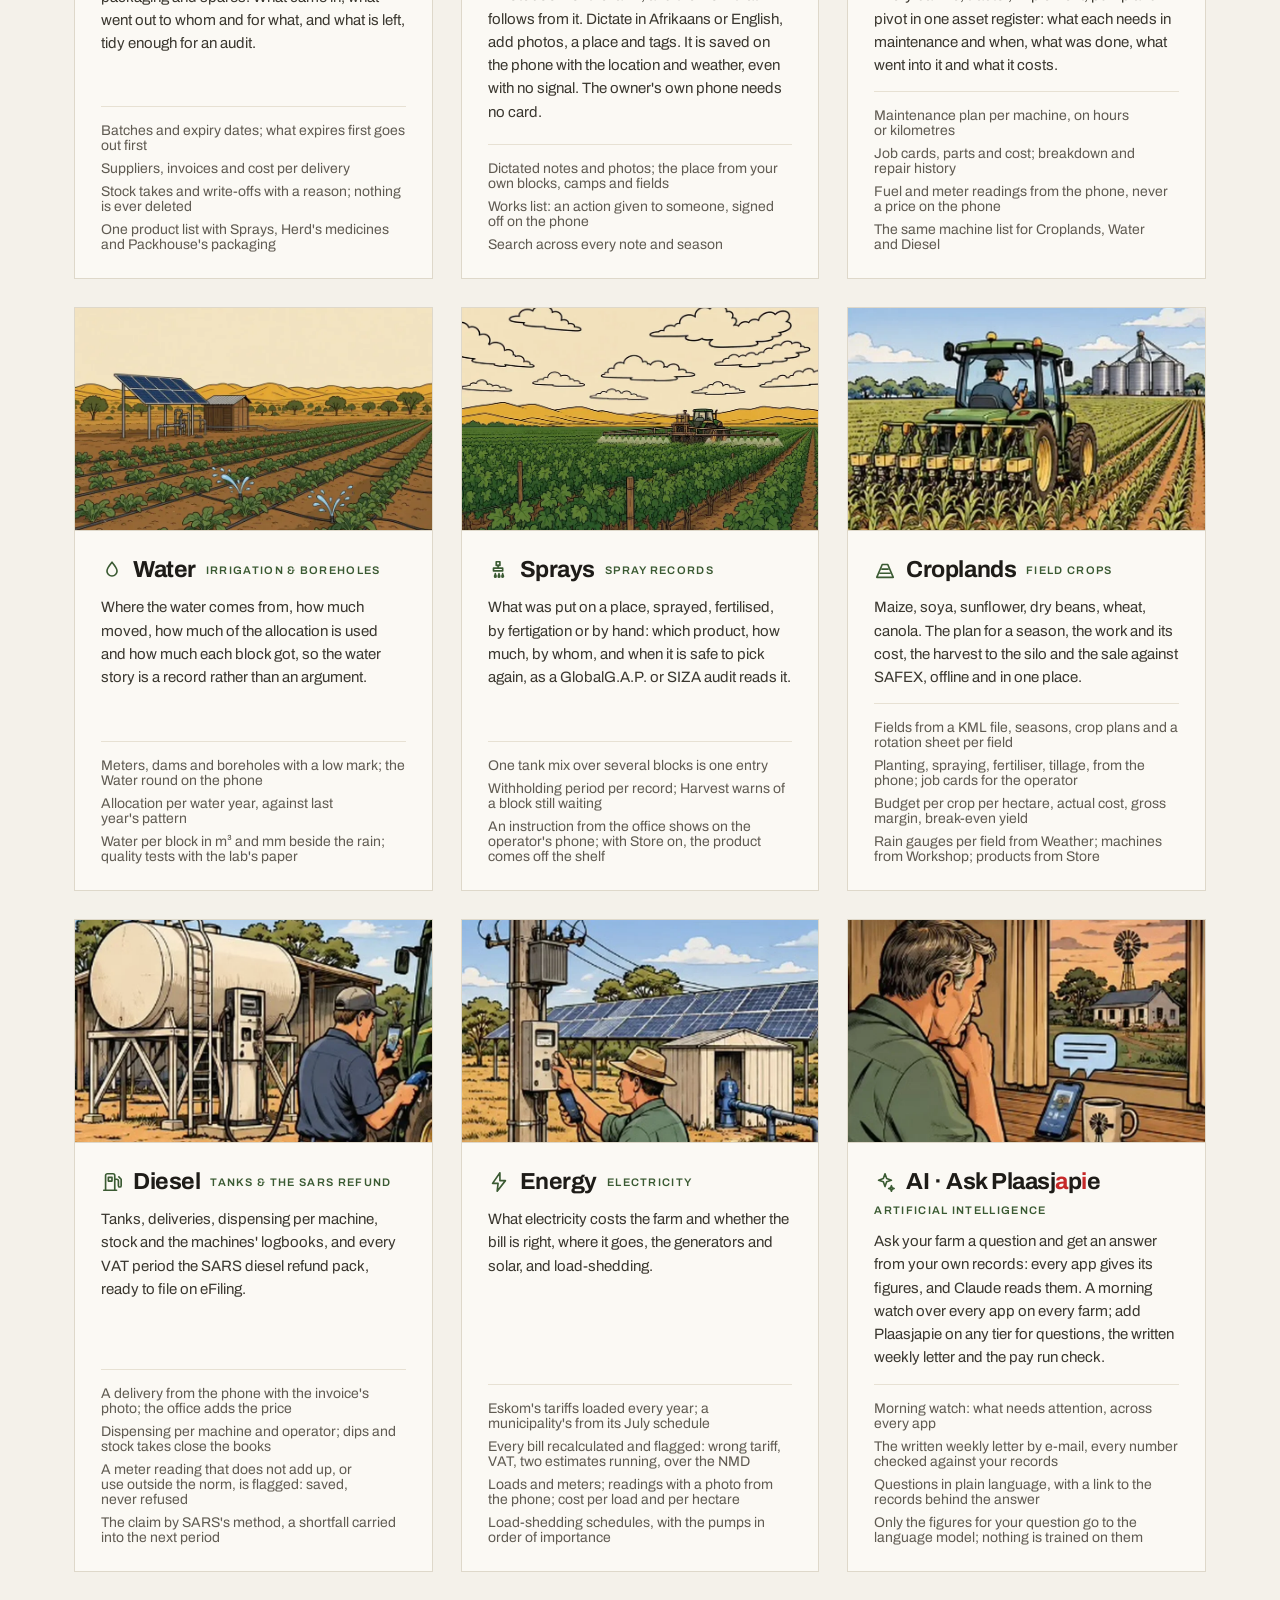
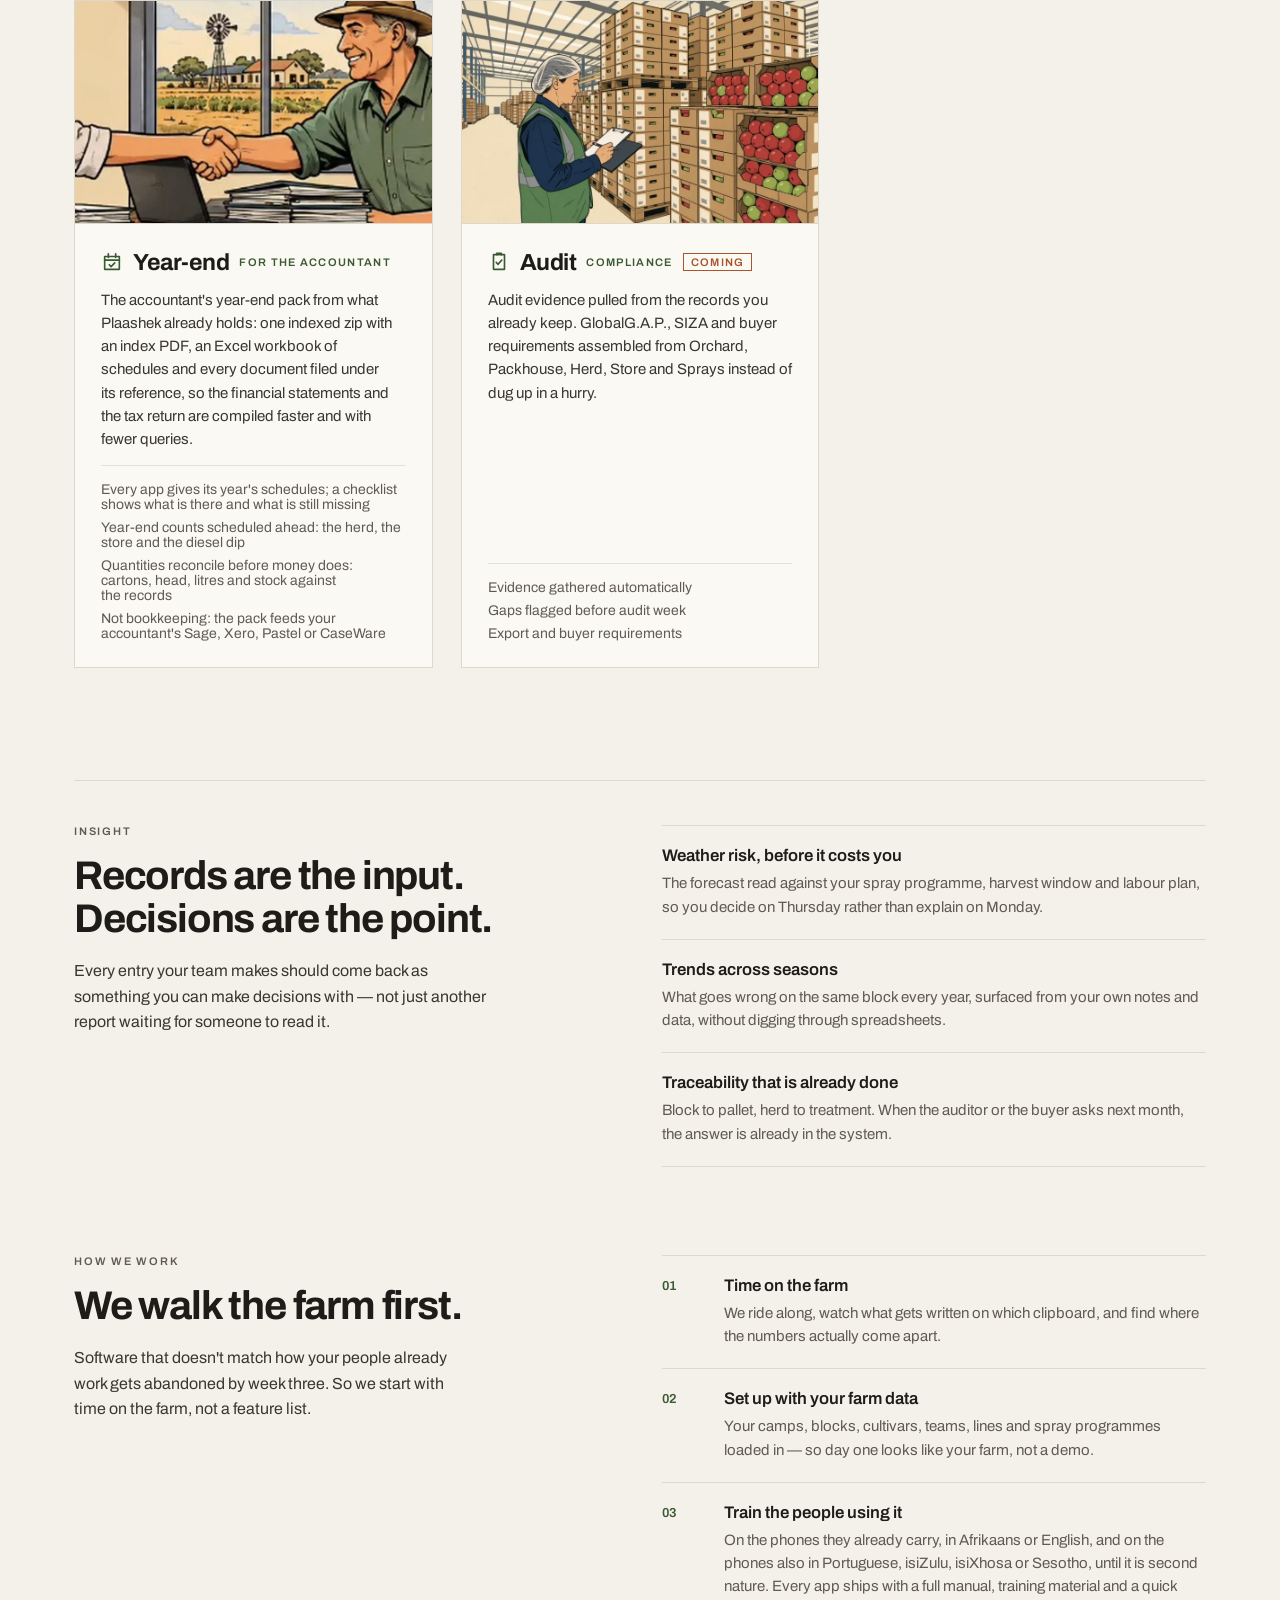
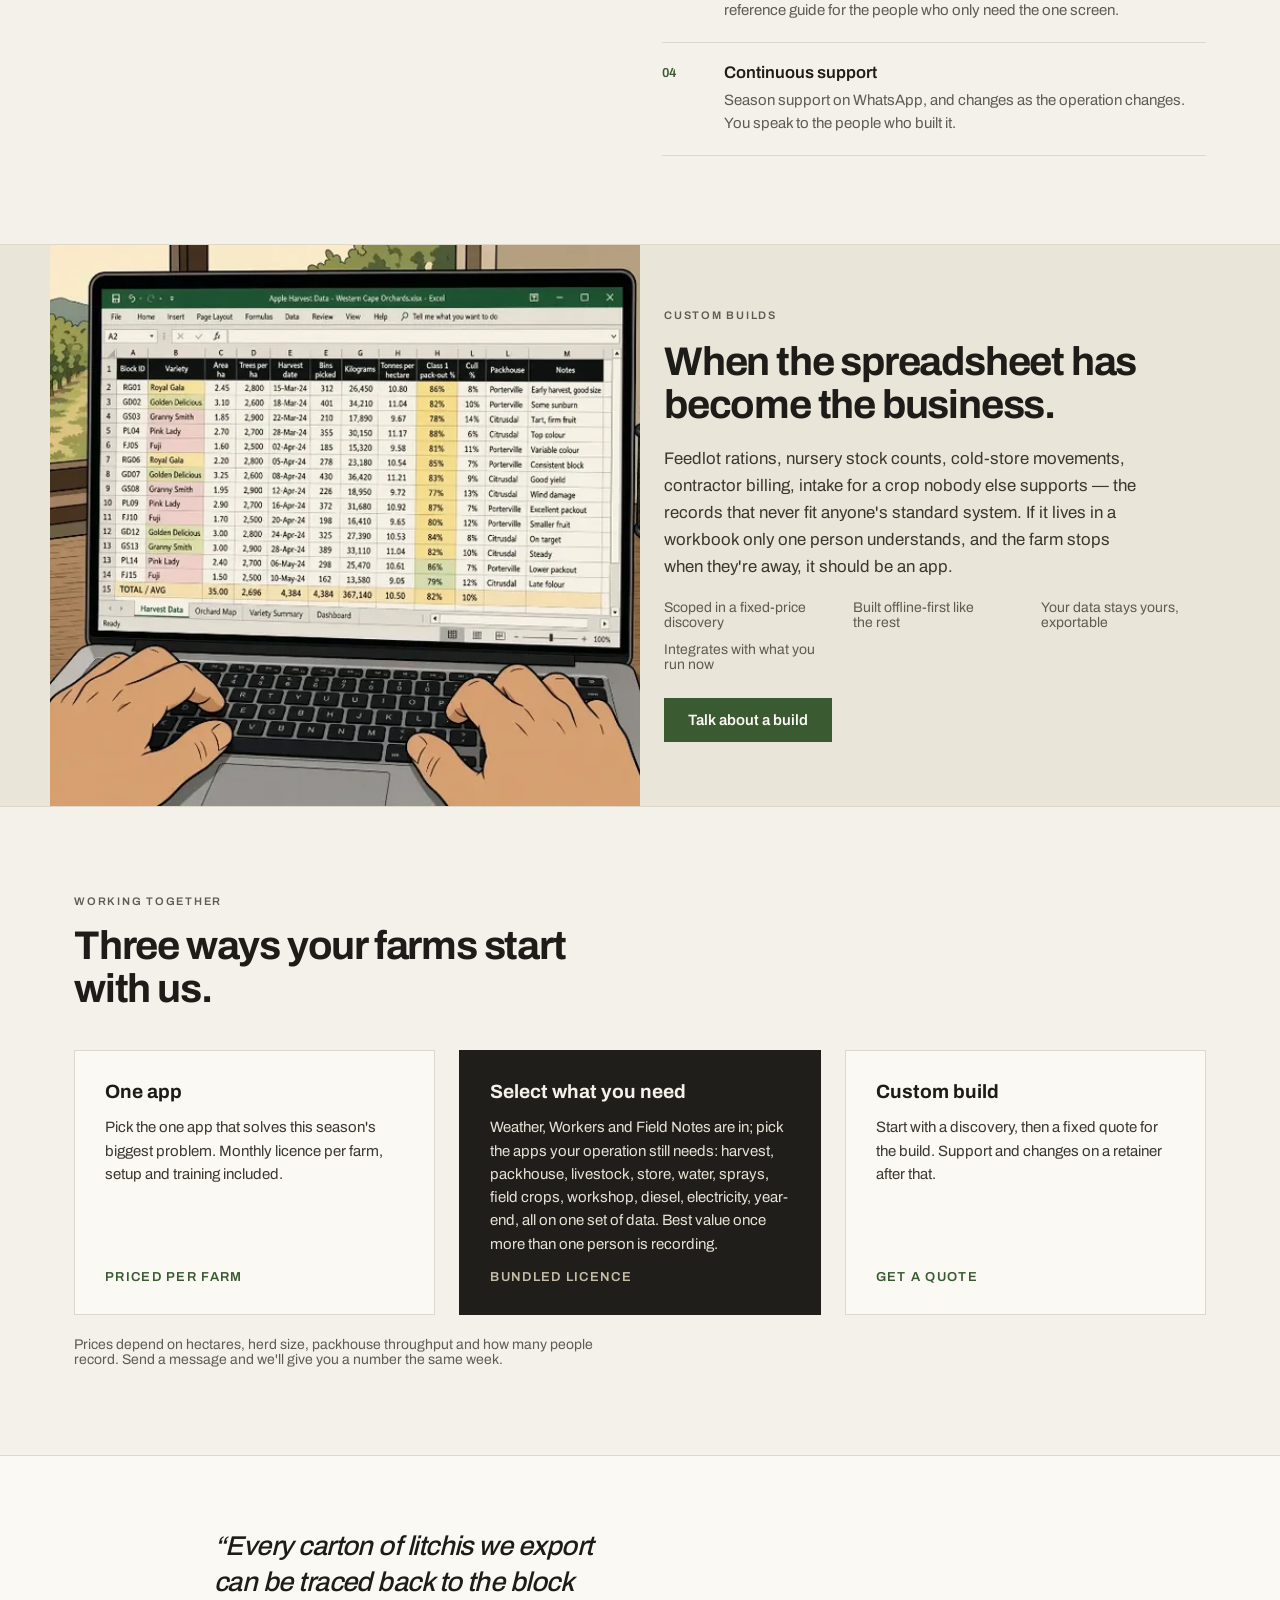
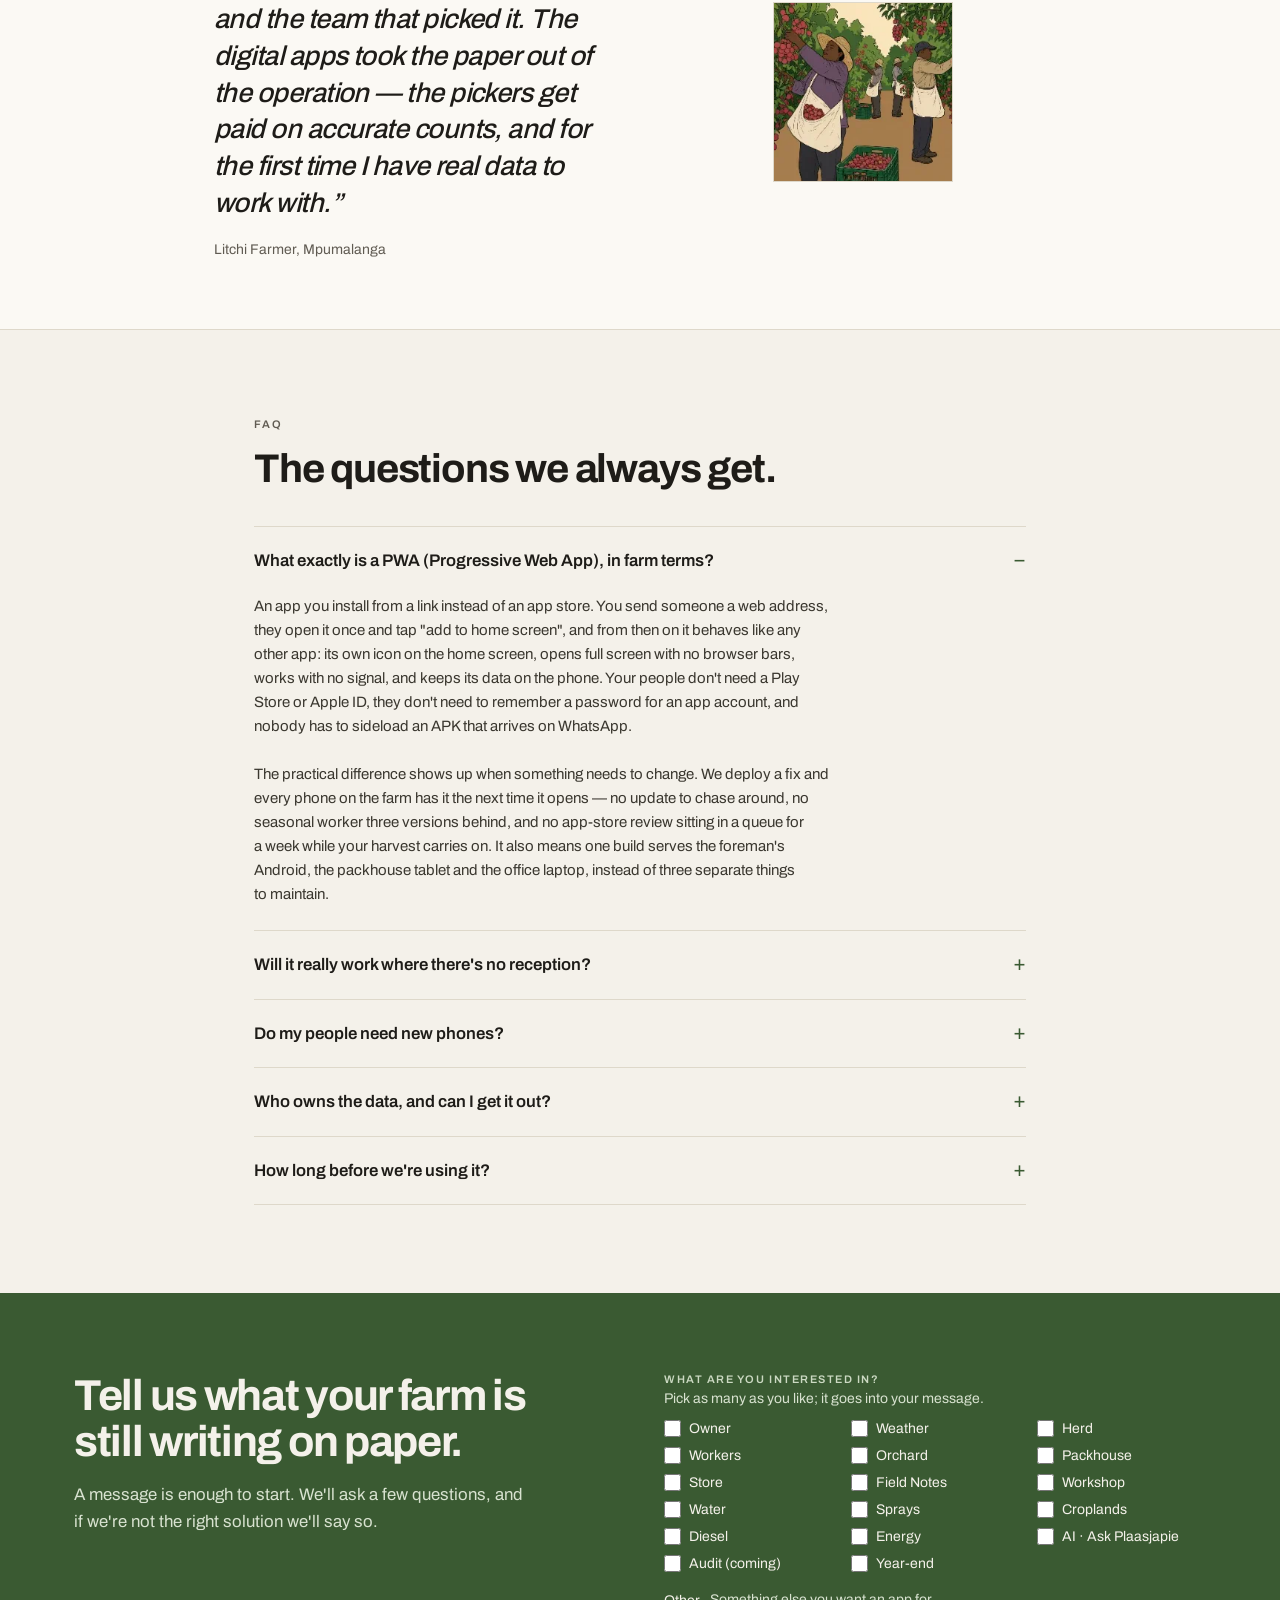
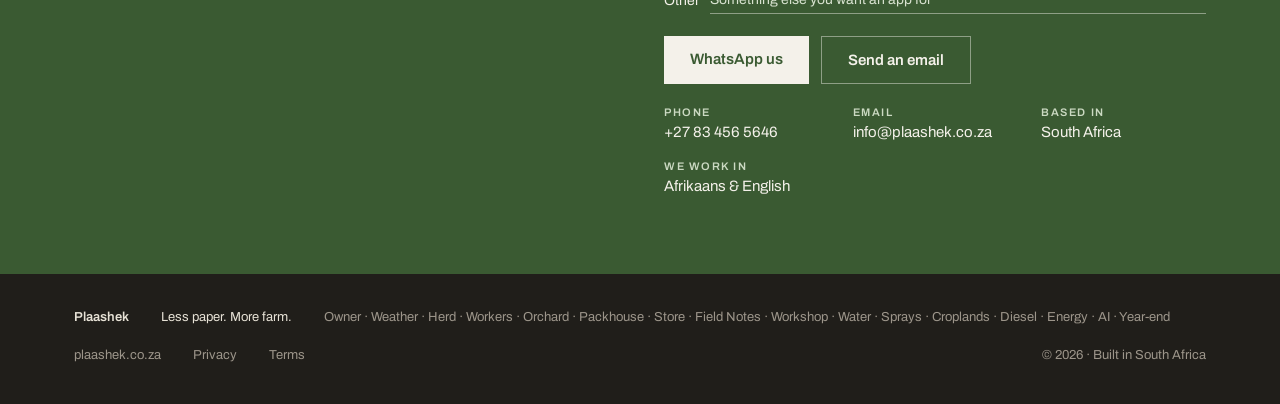
==== commit 9341e715: "Launch checks: privacy, terms, 404, own font, previews, alt text - Privacy policy and terms of servi" ====
--- a/en.html
+++ b/en.html
@@ -3,23 +3,39 @@
 <head>
 <meta charset="utf-8">
 <meta name="viewport" content="width=device-width, initial-scale=1">
+<meta http-equiv="Content-Security-Policy" content="default-src 'self'; script-src 'self'; style-src 'self' 'unsafe-inline'; img-src 'self' data:; object-src 'none'; base-uri 'self'; form-action 'none'">
+<meta name="referrer" content="strict-origin-when-cross-origin">
+<meta name="theme-color" content="#F4F1EA">
 <title>Plaashek — Farm software for orchards, herds and packhouses</title>
-<meta name="description" content="Fifteen apps that take the farm off paper: weather, livestock, workers and payroll, harvest, packhouse, store, field notes, workshop, water, sprays, field crops, diesel, electricity, AI and year-end. Built to work offline, in the field." />
+<meta name="description" content="Farm software that takes the farm off paper: livestock, workers and payroll, harvest, packhouse, store, water, crops, diesel and electricity. Works offline.">
 <meta property="og:title" content="Plaashek — Farm software for orchards, herds and packhouses" />
 <meta property="og:description" content="Fifteen apps that take the farm off paper — weather, livestock, workers, harvest, packhouse, store, water, field crops, diesel, electricity, AI, year-end. Built to work offline, in the field." />
 <meta property="og:type" content="website" />
 <meta property="og:url" content="https://plaashek.co.za/en.html" />
+<meta property="og:site_name" content="Plaashek">
+<meta property="og:image" content="https://plaashek.co.za/og-en.jpg">
+<meta property="og:image:width" content="1200">
+<meta property="og:image:height" content="630">
+<meta property="og:image:alt" content="Plaashek: less paper, more farm. Farm software that works offline.">
+<meta name="twitter:card" content="summary_large_image">
+<meta name="twitter:image" content="https://plaashek.co.za/og-en.jpg">
 <meta property="og:locale" content="en_ZA" />
+<link rel="icon" type="image/svg+xml" href="favicon.svg">
 <link rel="icon" type="image/png" sizes="64x64" href="favicon.png">
+<link rel="apple-touch-icon" href="apple-touch-icon.png">
 <link rel="canonical" href="https://plaashek.co.za/en.html" />
 <link rel="alternate" hreflang="af" href="https://plaashek.co.za/" />
 <link rel="alternate" hreflang="en" href="https://plaashek.co.za/en.html" />
 <link rel="alternate" hreflang="x-default" href="https://plaashek.co.za/" />
 <script type="application/ld+json">{"@context":"https://schema.org","@type":"ProfessionalService","name":"Plaashek","description":"Farm software for orchards, herds, packhouses, water, workshops, audits and labour. Offline-first progressive web apps built for South African farms.","url":"https://plaashek.co.za/","telephone":"+27834565646","founder":{"@type":"Person","name":"Dawie Pieterse"},"areaServed":{"@type":"Country","name":"South Africa"},"availableLanguage":["af","en"],"knowsLanguage":["af","en"],"serviceType":"Agricultural software development","sameAs":["https://wa.me/27834565646"]}</script>
 
-<link rel="preconnect" href="https://fonts.googleapis.com">
-<link rel="preconnect" href="https://fonts.gstatic.com" crossorigin="crossorigin">
-<link href="https://fonts.googleapis.com/css2?family=Archivo:wght@400;500;600;700&amp;display=swap" rel="stylesheet">
+<link rel="preload" href="fonts/archivo-latin.woff2" as="font" type="font/woff2" crossorigin>
+<style>
+  /* Archivo from this site's own fonts/ folder (SIL Open Font License), so the page asks nothing of
+     another website: no visitor's address goes to Google, and there is nothing to ask consent for. */
+  @font-face { font-family: Archivo; font-style: normal; font-weight: 400 700; font-display: swap; src: url(fonts/archivo-latin.woff2) format("woff2"); unicode-range: U+0000-00FF, U+0131, U+0152-0153, U+02BB-02BC, U+02C6, U+02DA, U+02DC, U+0304, U+0308, U+0329, U+2000-206F, U+20AC, U+2122, U+2191, U+2193, U+2212, U+2215, U+FEFF, U+FFFD; }
+  @font-face { font-family: Archivo; font-style: normal; font-weight: 400 700; font-display: swap; src: url(fonts/archivo-latin-ext.woff2) format("woff2"); unicode-range: U+0100-02BA, U+02BD-02C5, U+02C7-02CC, U+02CE-02D7, U+02DD-02FF, U+0304, U+0308, U+0329, U+1D00-1DBF, U+1E00-1E9F, U+1EF2-1EFF, U+2020, U+20A0-20AB, U+20AD-20C0, U+2113, U+2C60-2C7F, U+A720-A7FF; }
+</style>
 <style>
   *, *::before, *::after { box-sizing: border-box; }
   html { scroll-behavior: smooth; }
@@ -45,12 +61,7 @@
     h2 { line-height: 1.14 !important; letter-spacing: -0.02em !important; }
   }
 </style>
-<script>
-  document.addEventListener('click', function (e) {
-    var a = e.target.closest('.mnav a');
-    if (a) { var d = a.closest('details'); if (d) d.open = false; }
-  });
-</script>
+<script src="site.js" defer></script>
 <style>
 .x1:hover{border-color:#1E1C18 !important;color:#1E1C18 !important}
 .x2:hover{background:#2C4626 !important;color:#FBF9F4 !important}
@@ -79,6 +90,9 @@
 details>summary::-webkit-details-marker{display:none}
 details>summary{cursor:pointer;display:flex}
 #faq details>summary .fq::after{content:'+'}
+.x22{display:inline-block;padding:6px 0}
+.ander::placeholder{color:#D8E2D0;opacity:1}
+.ander:focus-visible{border-bottom-color:#F4F1EA !important;box-shadow:0 2px 0 #F4F1EA}
 #faq details[open]>summary .fq::after{content:'\2212'}
 </style>
 </head>
@@ -143,7 +157,7 @@
       </ul>
     </div>
     <div style="min-width:0;position:relative;aspect-ratio:4/5;background:#E8E3D6;border:1px solid #DED8CA">
-      <img src="photos/pcs-hero.webp" alt="" loading="lazy" style="position:absolute;inset:0;width:100%;height:100%;object-fit:cover;display:block">
+      <img src="photos/pcs-hero.webp" alt="Illustration of an open farm gate with veld and thorn trees beyond" fetchpriority="high" style="position:absolute;inset:0;width:100%;height:100%;object-fit:cover;display:block">
     </div>
   </section>
 
@@ -178,7 +192,7 @@
 
     <article style="background:#FBF9F4;border:1px solid #DED8CA;display:flex;flex-direction:column">
       <div style="position:relative;aspect-ratio:16/10;background:#E8E3D6;border-bottom:1px solid #DED8CA">
-        <img src="photos/pcs-app-owner.webp" alt="" loading="lazy" style="position:absolute;inset:0;width:100%;height:100%;object-fit:cover;display:block">
+        <img src="photos/pcs-app-owner.webp" alt="Farmer with a tablet in a maize field, a centre pivot behind him" loading="lazy" decoding="async" style="position:absolute;inset:0;width:100%;height:100%;object-fit:cover;display:block">
       </div>
       <div style="padding:26px;display:flex;flex-direction:column;gap:14px;flex:1">
         <div style="display:flex;align-items:center;gap:10px;flex-wrap:wrap">
@@ -198,7 +212,7 @@
 
     <article style="background:#FBF9F4;border:1px solid #DED8CA;display:flex;flex-direction:column">
       <div style="position:relative;aspect-ratio:16/10;background:#E8E3D6;border-bottom:1px solid #DED8CA">
-        <img src="photos/pcs-app-weer.webp" alt="" loading="lazy" style="position:absolute;inset:0;width:100%;height:100%;object-fit:cover;display:block">
+        <img src="photos/pcs-app-weer.webp" alt="Farmer reading a rain gauge with his phone in hand as a thunderstorm crosses the mountain" loading="lazy" decoding="async" style="position:absolute;inset:0;width:100%;height:100%;object-fit:cover;display:block">
       </div>
       <div style="padding:26px;display:flex;flex-direction:column;gap:14px;flex:1">
         <div style="display:flex;align-items:center;gap:10px;flex-wrap:wrap">
@@ -218,7 +232,7 @@
 
     <article style="background:#FBF9F4;border:1px solid #DED8CA;display:flex;flex-direction:column">
       <div style="position:relative;aspect-ratio:16/10;background:#E8E3D6;border-bottom:1px solid #DED8CA">
-        <img src="photos/pcs-app-kudde.webp" alt="" loading="lazy" style="position:absolute;inset:0;width:100%;height:100%;object-fit:cover;display:block">
+        <img src="photos/pcs-app-kudde.webp" alt="A herd of cattle grazing in the veld" loading="lazy" decoding="async" style="position:absolute;inset:0;width:100%;height:100%;object-fit:cover;display:block">
       </div>
       <div style="padding:26px;display:flex;flex-direction:column;gap:14px;flex:1">
         <div style="display:flex;align-items:center;gap:10px;flex-wrap:wrap">
@@ -238,7 +252,7 @@
 
     <article style="background:#FBF9F4;border:1px solid #DED8CA;display:flex;flex-direction:column">
       <div style="position:relative;aspect-ratio:16/10;background:#E8E3D6;border-bottom:1px solid #DED8CA">
-        <img src="photos/pcs-app-span.webp" alt="" loading="lazy" style="position:absolute;inset:0;width:100%;height:100%;object-fit:cover;display:block">
+        <img src="photos/pcs-app-span.webp" alt="Foreman briefing a team of workers in front of a tractor" loading="lazy" decoding="async" style="position:absolute;inset:0;width:100%;height:100%;object-fit:cover;display:block">
       </div>
       <div style="padding:26px;display:flex;flex-direction:column;gap:14px;flex:1">
         <div style="display:flex;align-items:center;gap:10px;flex-wrap:wrap">
@@ -258,7 +272,7 @@
 
     <article style="background:#FBF9F4;border:1px solid #DED8CA;display:flex;flex-direction:column">
       <div style="position:relative;aspect-ratio:16/10;background:#E8E3D6;border-bottom:1px solid #DED8CA">
-        <img src="photos/pcs-app-boord.webp" alt="" loading="lazy" style="position:absolute;inset:0;width:100%;height:100%;object-fit:cover;display:block">
+        <img src="photos/pcs-app-boord.webp" alt="Pickers harvesting apples in an orchard, crates on a trailer" loading="lazy" decoding="async" style="position:absolute;inset:0;width:100%;height:100%;object-fit:cover;display:block">
       </div>
       <div style="padding:26px;display:flex;flex-direction:column;gap:14px;flex:1">
         <div style="display:flex;align-items:center;gap:10px;flex-wrap:wrap">
@@ -278,7 +292,7 @@
 
     <article style="background:#FBF9F4;border:1px solid #DED8CA;display:flex;flex-direction:column">
       <div style="position:relative;aspect-ratio:16/10;background:#E8E3D6;border-bottom:1px solid #DED8CA">
-        <img src="photos/pcs-app-pakhuis.webp" alt="" loading="lazy" style="position:absolute;inset:0;width:100%;height:100%;object-fit:cover;display:block">
+        <img src="photos/pcs-app-pakhuis.webp" alt="Packers sorting oranges in a packhouse beside a barcoded pallet" loading="lazy" decoding="async" style="position:absolute;inset:0;width:100%;height:100%;object-fit:cover;display:block">
       </div>
       <div style="padding:26px;display:flex;flex-direction:column;gap:14px;flex:1">
         <div style="display:flex;align-items:center;gap:10px;flex-wrap:wrap">
@@ -298,7 +312,7 @@
 
     <article style="background:#FBF9F4;border:1px solid #DED8CA;display:flex;flex-direction:column">
       <div style="position:relative;aspect-ratio:16/10;background:#E8E3D6;border-bottom:1px solid #DED8CA">
-        <img src="photos/pcs-app-stoor.webp" alt="" loading="lazy" style="position:absolute;inset:0;width:100%;height:100%;object-fit:cover;display:block">
+        <img src="photos/pcs-app-stoor.webp" alt="Farm store with shelves of drums, bags and containers" loading="lazy" decoding="async" style="position:absolute;inset:0;width:100%;height:100%;object-fit:cover;display:block">
       </div>
       <div style="padding:26px;display:flex;flex-direction:column;gap:14px;flex:1">
         <div style="display:flex;align-items:center;gap:10px;flex-wrap:wrap">
@@ -318,7 +332,7 @@
 
     <article style="background:#FBF9F4;border:1px solid #DED8CA;display:flex;flex-direction:column">
       <div style="position:relative;aspect-ratio:16/10;background:#E8E3D6;border-bottom:1px solid #DED8CA">
-        <img src="photos/pcs-app-notes.webp" alt="" loading="lazy" style="position:absolute;inset:0;width:100%;height:100%;object-fit:cover;display:block">
+        <img src="photos/pcs-app-notes.webp" alt="Farmer and his son looking at cattle in the veld; the farmer points something out" loading="lazy" decoding="async" style="position:absolute;inset:0;width:100%;height:100%;object-fit:cover;display:block">
       </div>
       <div style="padding:26px;display:flex;flex-direction:column;gap:14px;flex:1">
         <div style="display:flex;align-items:center;gap:10px;flex-wrap:wrap">
@@ -337,7 +351,7 @@
 
     <article style="background:#FBF9F4;border:1px solid #DED8CA;display:flex;flex-direction:column">
       <div style="position:relative;aspect-ratio:16/10;background:#E8E3D6;border-bottom:1px solid #DED8CA">
-        <img src="photos/pcs-app-werkswinkel.webp" alt="" loading="lazy" style="position:absolute;inset:0;width:100%;height:100%;object-fit:cover;display:block">
+        <img src="photos/pcs-app-werkswinkel.webp" alt="Tractor with its bonnet open in the farm workshop" loading="lazy" decoding="async" style="position:absolute;inset:0;width:100%;height:100%;object-fit:cover;display:block">
       </div>
       <div style="padding:26px;display:flex;flex-direction:column;gap:14px;flex:1">
         <div style="display:flex;align-items:center;gap:10px;flex-wrap:wrap">
@@ -357,7 +371,7 @@
 
     <article style="background:#FBF9F4;border:1px solid #DED8CA;display:flex;flex-direction:column">
       <div style="position:relative;aspect-ratio:16/10;background:#E8E3D6;border-bottom:1px solid #DED8CA">
-        <img src="photos/pcs-app-water.webp" alt="" loading="lazy" style="position:absolute;inset:0;width:100%;height:100%;object-fit:cover;display:block">
+        <img src="photos/pcs-app-water.webp" alt="Irrigation on a field, with a pump house and solar panels" loading="lazy" decoding="async" style="position:absolute;inset:0;width:100%;height:100%;object-fit:cover;display:block">
       </div>
       <div style="padding:26px;display:flex;flex-direction:column;gap:14px;flex:1">
         <div style="display:flex;align-items:center;gap:10px;flex-wrap:wrap">
@@ -376,7 +390,7 @@
 
     <article style="background:#FBF9F4;border:1px solid #DED8CA;display:flex;flex-direction:column">
       <div style="position:relative;aspect-ratio:16/10;background:#E8E3D6;border-bottom:1px solid #DED8CA">
-        <img src="photos/pcs-app-bespuitings.webp" alt="" loading="lazy" style="position:absolute;inset:0;width:100%;height:100%;object-fit:cover;display:block">
+        <img src="photos/pcs-app-bespuitings.webp" alt="Tractor with a sprayer in a vineyard" loading="lazy" decoding="async" style="position:absolute;inset:0;width:100%;height:100%;object-fit:cover;display:block">
       </div>
       <div style="padding:26px;display:flex;flex-direction:column;gap:14px;flex:1">
         <div style="display:flex;align-items:center;gap:10px;flex-wrap:wrap">
@@ -395,7 +409,7 @@
 
     <article style="background:#FBF9F4;border:1px solid #DED8CA;display:flex;flex-direction:column">
       <div style="position:relative;aspect-ratio:16/10;background:#E8E3D6;border-bottom:1px solid #DED8CA">
-        <img src="photos/pcs-app-lande.webp" alt="" loading="lazy" style="position:absolute;inset:0;width:100%;height:100%;object-fit:cover;display:block">
+        <img src="photos/pcs-app-lande.webp" alt="Tractor with a planter on a maize field, silos in the background" loading="lazy" decoding="async" style="position:absolute;inset:0;width:100%;height:100%;object-fit:cover;display:block">
       </div>
       <div style="padding:26px;display:flex;flex-direction:column;gap:14px;flex:1">
         <div style="display:flex;align-items:center;gap:10px;flex-wrap:wrap">
@@ -415,7 +429,7 @@
 
     <article style="background:#FBF9F4;border:1px solid #DED8CA;display:flex;flex-direction:column">
       <div style="position:relative;aspect-ratio:16/10;background:#E8E3D6;border-bottom:1px solid #DED8CA">
-        <img src="photos/pcs-app-diesel.webp" alt="" loading="lazy" style="position:absolute;inset:0;width:100%;height:100%;object-fit:cover;display:block">
+        <img src="photos/pcs-app-diesel.webp" alt="Man with a phone at the farm's diesel tank and pump" loading="lazy" decoding="async" style="position:absolute;inset:0;width:100%;height:100%;object-fit:cover;display:block">
       </div>
       <div style="padding:26px;display:flex;flex-direction:column;gap:14px;flex:1">
         <div style="display:flex;align-items:center;gap:10px;flex-wrap:wrap">
@@ -435,7 +449,7 @@
 
     <article style="background:#FBF9F4;border:1px solid #DED8CA;display:flex;flex-direction:column">
       <div style="position:relative;aspect-ratio:16/10;background:#E8E3D6;border-bottom:1px solid #DED8CA">
-        <img src="photos/pcs-app-krag.webp" alt="" loading="lazy" style="position:absolute;inset:0;width:100%;height:100%;object-fit:cover;display:block">
+        <img src="photos/pcs-app-krag.webp" alt="Farmer reading an electricity meter beside solar panels and a pump house" loading="lazy" decoding="async" style="position:absolute;inset:0;width:100%;height:100%;object-fit:cover;display:block">
       </div>
       <div style="padding:26px;display:flex;flex-direction:column;gap:14px;flex:1">
         <div style="display:flex;align-items:center;gap:10px;flex-wrap:wrap">
@@ -455,7 +469,7 @@
 
     <article style="background:#FBF9F4;border:1px solid #DED8CA;display:flex;flex-direction:column">
       <div style="position:relative;aspect-ratio:16/10;background:#E8E3D6;border-bottom:1px solid #DED8CA">
-        <img src="photos/pcs-app-ki.webp" alt="" loading="lazy" style="position:absolute;inset:0;width:100%;height:100%;object-fit:cover;display:block">
+        <img src="photos/pcs-app-ki.webp" alt="Farmer looking thoughtfully at a phone with a message on its screen" loading="lazy" decoding="async" style="position:absolute;inset:0;width:100%;height:100%;object-fit:cover;display:block">
       </div>
       <div style="padding:26px;display:flex;flex-direction:column;gap:14px;flex:1">
         <div style="display:flex;align-items:center;gap:10px;flex-wrap:wrap">
@@ -475,7 +489,7 @@
 
     <article style="background:#FBF9F4;border:1px solid #DED8CA;display:flex;flex-direction:column">
       <div style="position:relative;aspect-ratio:16/10;background:#E8E3D6;border-bottom:1px solid #DED8CA">
-        <img src="photos/pcs-app-jaareinde.webp" alt="" loading="lazy" style="position:absolute;inset:0;width:100%;height:100%;object-fit:cover;display:block">
+        <img src="photos/pcs-app-jaareinde.webp" alt="Farmer shaking hands with his accountant over a desk of files" loading="lazy" decoding="async" style="position:absolute;inset:0;width:100%;height:100%;object-fit:cover;display:block">
       </div>
       <div style="padding:26px;display:flex;flex-direction:column;gap:14px;flex:1">
         <div style="display:flex;align-items:center;gap:10px;flex-wrap:wrap">
@@ -495,7 +509,7 @@
 
     <article style="background:#FBF9F4;border:1px solid #DED8CA;display:flex;flex-direction:column">
       <div style="position:relative;aspect-ratio:16/10;background:#E8E3D6;border-bottom:1px solid #DED8CA">
-        <img src="photos/pcs-app-oudit.webp" alt="" loading="lazy" style="position:absolute;inset:0;width:100%;height:100%;object-fit:cover;display:block">
+        <img src="photos/pcs-app-oudit.webp" alt="Woman with a clipboard checking boxes of fruit in a cold room" loading="lazy" decoding="async" style="position:absolute;inset:0;width:100%;height:100%;object-fit:cover;display:block">
       </div>
       <div style="padding:26px;display:flex;flex-direction:column;gap:14px;flex:1">
         <div style="display:flex;align-items:center;gap:10px;flex-wrap:wrap">
@@ -581,7 +595,7 @@
   <section id="custom" style="background:#EAE5D9;border-top:1px solid #DED8CA;border-bottom:1px solid #DED8CA">
     <div style="max-width:1180px;margin:0 auto;display:grid;grid-template-columns:repeat(auto-fit,minmax(min(320px,100%),1fr))">
       <div style="min-width:0;position:relative;min-height:420px;background:#DDD7C7">
-        <img src="photos/pcs-custom.webp" alt="" loading="lazy" style="position:absolute;inset:0;width:100%;height:100%;object-fit:cover;display:block">
+        <img src="photos/pcs-custom.webp" alt="Hands on a laptop with a harvest spreadsheet open" loading="lazy" decoding="async" style="position:absolute;inset:0;width:100%;height:100%;object-fit:cover;display:block">
       </div>
       <div style="min-width:0;padding:64px 24px;display:flex;flex-direction:column;justify-content:center;gap:20px">
         <p style="margin:0;font-size:11px;font-weight:600;letter-spacing:0.16em;text-transform:uppercase;color:#605B52">Custom builds</p>
@@ -632,7 +646,7 @@
         <footer style="font-size:14px;color:#605B52">Litchi Farmer, Mpumalanga</footer>
       </blockquote>
       <div style="min-width:0;justify-self:center;width:180px;height:180px;background:#E8E3D6;border:1px solid #DED8CA;position:relative">
-        <img src="photos/pcs-quote.webp" alt="" loading="lazy" style="position:absolute;inset:0;width:100%;height:100%;object-fit:cover;display:block">
+        <img src="photos/pcs-quote.webp" alt="Pickers harvesting litchis in an orchard" loading="lazy" decoding="async" style="position:absolute;inset:0;width:100%;height:100%;object-fit:cover;display:block">
       </div>
     </div>
   </section>
@@ -670,11 +684,11 @@
         <p style="margin:0;font-size:1.05rem;line-height:1.6;color:#D8E2D0;max-width:46ch">A message is enough to start. We'll ask a few questions, and if we're not the right solution we'll say so.</p>
       </div>
       <div style="min-width:0;display:flex;flex-direction:column;gap:22px">
-        <fieldset id="kies" style="margin:0;padding:0;border:0;min-width:0">
+        <fieldset id="kies" data-hello="Hello Plaashek. I am interested in:" data-none="more information" data-other="Other" data-subject="Plaashek enquiry" style="margin:0;padding:0;border:0;min-width:0">
           <legend style="padding:0;margin:0 0 6px;font-size:11px;font-weight:600;letter-spacing:0.14em;text-transform:uppercase;color:#CBD9C2">What are you interested in?</legend>
           <p style="margin:0 0 14px;font-size:14px;color:#D8E2D0">Pick as many as you like; it goes into your message.</p>
           <div style="display:grid;grid-template-columns:repeat(auto-fill,minmax(150px,1fr));gap:10px 18px"><label style="display:flex;align-items:center;gap:8px;font-size:14px;color:#F4F1EA;cursor:pointer"><input type="checkbox" value="Owner" style="width:17px;height:17px;margin:0;accent-color:#F4F1EA">Owner</label><label style="display:flex;align-items:center;gap:8px;font-size:14px;color:#F4F1EA;cursor:pointer"><input type="checkbox" value="Weather" style="width:17px;height:17px;margin:0;accent-color:#F4F1EA">Weather</label><label style="display:flex;align-items:center;gap:8px;font-size:14px;color:#F4F1EA;cursor:pointer"><input type="checkbox" value="Herd" style="width:17px;height:17px;margin:0;accent-color:#F4F1EA">Herd</label><label style="display:flex;align-items:center;gap:8px;font-size:14px;color:#F4F1EA;cursor:pointer"><input type="checkbox" value="Workers" style="width:17px;height:17px;margin:0;accent-color:#F4F1EA">Workers</label><label style="display:flex;align-items:center;gap:8px;font-size:14px;color:#F4F1EA;cursor:pointer"><input type="checkbox" value="Orchard" style="width:17px;height:17px;margin:0;accent-color:#F4F1EA">Orchard</label><label style="display:flex;align-items:center;gap:8px;font-size:14px;color:#F4F1EA;cursor:pointer"><input type="checkbox" value="Packhouse" style="width:17px;height:17px;margin:0;accent-color:#F4F1EA">Packhouse</label><label style="display:flex;align-items:center;gap:8px;font-size:14px;color:#F4F1EA;cursor:pointer"><input type="checkbox" value="Store" style="width:17px;height:17px;margin:0;accent-color:#F4F1EA">Store</label><label style="display:flex;align-items:center;gap:8px;font-size:14px;color:#F4F1EA;cursor:pointer"><input type="checkbox" value="Field Notes" style="width:17px;height:17px;margin:0;accent-color:#F4F1EA">Field Notes</label><label style="display:flex;align-items:center;gap:8px;font-size:14px;color:#F4F1EA;cursor:pointer"><input type="checkbox" value="Workshop" style="width:17px;height:17px;margin:0;accent-color:#F4F1EA">Workshop</label><label style="display:flex;align-items:center;gap:8px;font-size:14px;color:#F4F1EA;cursor:pointer"><input type="checkbox" value="Water" style="width:17px;height:17px;margin:0;accent-color:#F4F1EA">Water</label><label style="display:flex;align-items:center;gap:8px;font-size:14px;color:#F4F1EA;cursor:pointer"><input type="checkbox" value="Sprays" style="width:17px;height:17px;margin:0;accent-color:#F4F1EA">Sprays</label><label style="display:flex;align-items:center;gap:8px;font-size:14px;color:#F4F1EA;cursor:pointer"><input type="checkbox" value="Croplands" style="width:17px;height:17px;margin:0;accent-color:#F4F1EA">Croplands</label><label style="display:flex;align-items:center;gap:8px;font-size:14px;color:#F4F1EA;cursor:pointer"><input type="checkbox" value="Diesel" style="width:17px;height:17px;margin:0;accent-color:#F4F1EA">Diesel</label><label style="display:flex;align-items:center;gap:8px;font-size:14px;color:#F4F1EA;cursor:pointer"><input type="checkbox" value="Energy" style="width:17px;height:17px;margin:0;accent-color:#F4F1EA">Energy</label><label style="display:flex;align-items:center;gap:8px;font-size:14px;color:#F4F1EA;cursor:pointer"><input type="checkbox" value="AI · Ask Plaasjapie" style="width:17px;height:17px;margin:0;accent-color:#F4F1EA">AI · Ask Plaasjapie</label><label style="display:flex;align-items:center;gap:8px;font-size:14px;color:#F4F1EA;cursor:pointer"><input type="checkbox" value="Audit (coming)" style="width:17px;height:17px;margin:0;accent-color:#F4F1EA">Audit (coming)</label><label style="display:flex;align-items:center;gap:8px;font-size:14px;color:#F4F1EA;cursor:pointer"><input type="checkbox" value="Year-end" style="width:17px;height:17px;margin:0;accent-color:#F4F1EA">Year-end</label></div>
-          <label style="display:flex;align-items:center;gap:10px;margin-top:14px;font-size:14px;color:#F4F1EA"><span style="flex:0 0 auto">Other</span><input type="text" placeholder="Something else you want an app for" style="flex:1;min-width:0;background:transparent;border:0;border-bottom:1px solid rgba(244,241,234,0.45);color:#F4F1EA;font:inherit;font-size:14px;padding:6px 0;outline:0"></label>
+          <label style="display:flex;align-items:center;gap:10px;margin-top:14px;font-size:14px;color:#F4F1EA"><span style="flex:0 0 auto">Other</span><input type="text" maxlength="200" class="ander" placeholder="Something else you want an app for" style="flex:1;min-width:0;background:transparent;border:0;border-bottom:1px solid rgba(244,241,234,0.45);color:#F4F1EA;font:inherit;font-size:14px;padding:6px 0;outline:0"></label>
         </fieldset>
         <div style="display:flex;flex-wrap:wrap;gap:12px">
           <a id="wa-kontak" href="https://wa.me/27834565646" target="_blank" rel="noopener" style="display:inline-block;background:#F4F1EA;color:#3A5A32;font-size:15px;font-weight:600;padding:15px 26px" class="x18">WhatsApp us</a>
@@ -708,17 +722,12 @@
       <span style="color:#E7E2D6">Less paper. More farm.</span>
       <span>Owner · Weather · Herd · Workers · Orchard · Packhouse · Store · Field Notes · Workshop · Water · Sprays · Croplands · Diesel · Energy · AI · Year-end</span>
       <a href="https://plaashek.co.za" style="color:#9C958A" class="x22">plaashek.co.za</a>
+      <a href="privacy.html" style="color:#9C958A" class="x22">Privacy</a>
+      <a href="terms.html" style="color:#9C958A" class="x22">Terms</a>
       <span style="margin-left:auto">© 2026 · Built in South Africa</span>
     </div>
   </footer>
 
 </div>
-<script>
-(function(){var f=document.getElementById('kies'),wa=document.getElementById('wa-kontak'),em=document.getElementById('epos-kontak');if(!f||!wa||!em)return;
-function upd(){var s=[].map.call(f.querySelectorAll('input[type=checkbox]:checked'),function(c){return c.value}),o=f.querySelector('input[type=text]').value.trim();
-var t='Hello Plaashek. I am interested in: '+(s.length?s.join(', '):'more information')+(o?'. Other: '+o:'')+'.';
-wa.href='https://wa.me/27834565646?text='+encodeURIComponent(t);em.href='mailto:info@plaashek.co.za?subject=Plaashek%20enquiry&body='+encodeURIComponent(t)}
-f.addEventListener('change',upd);f.addEventListener('input',upd);upd()})();
-</script>
 </body>
 </html>
